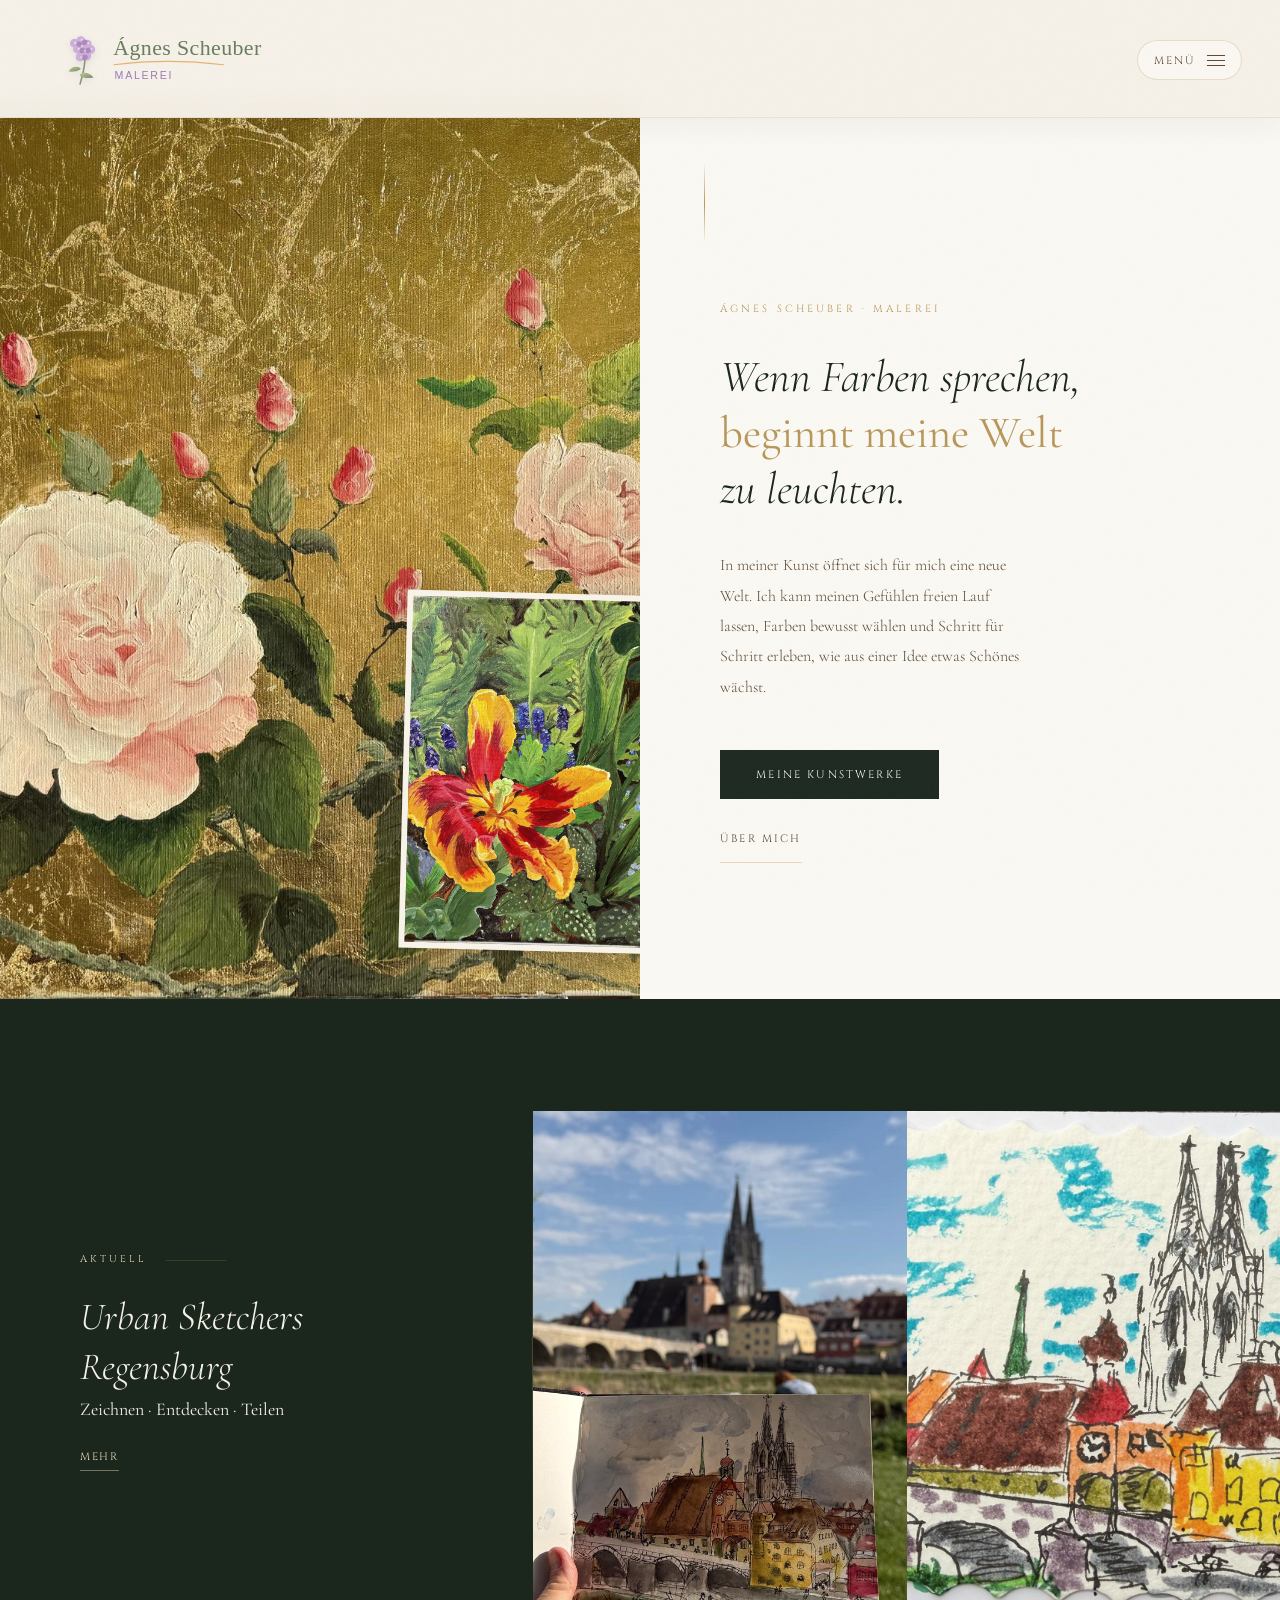
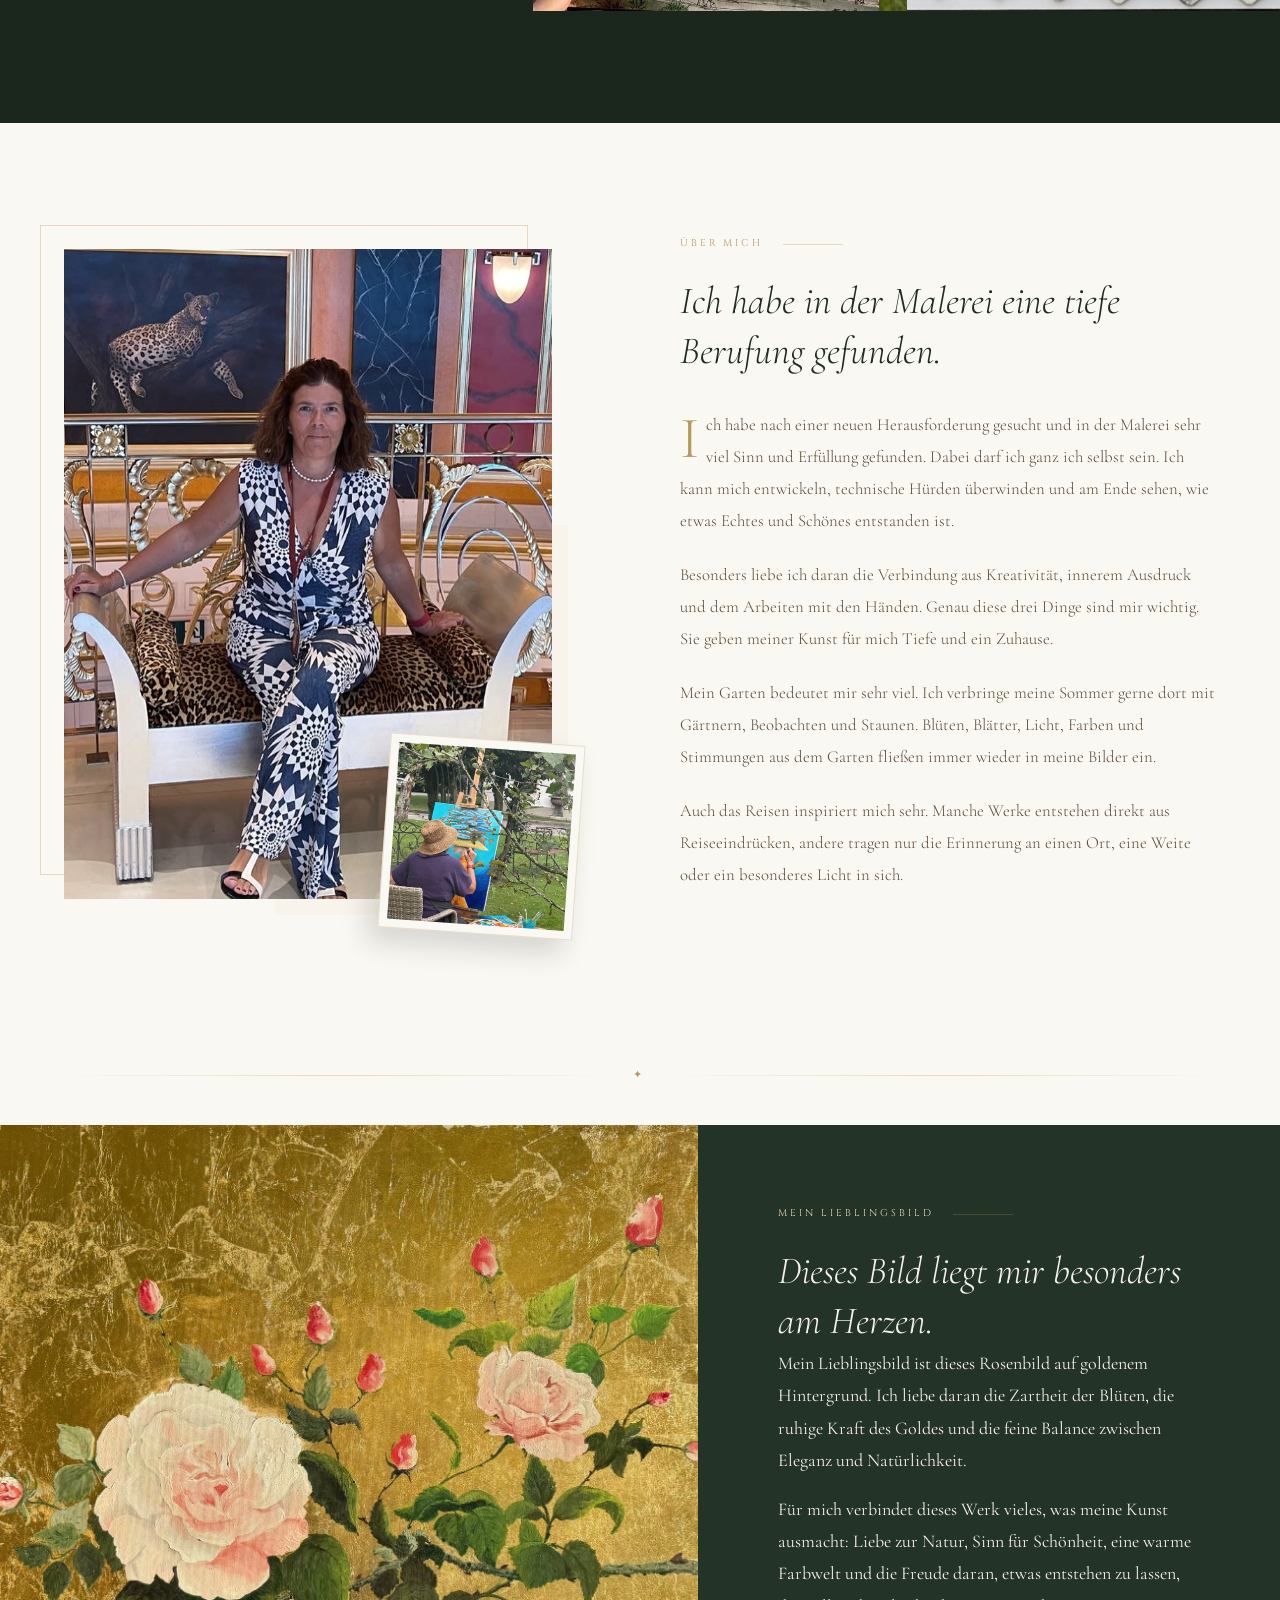
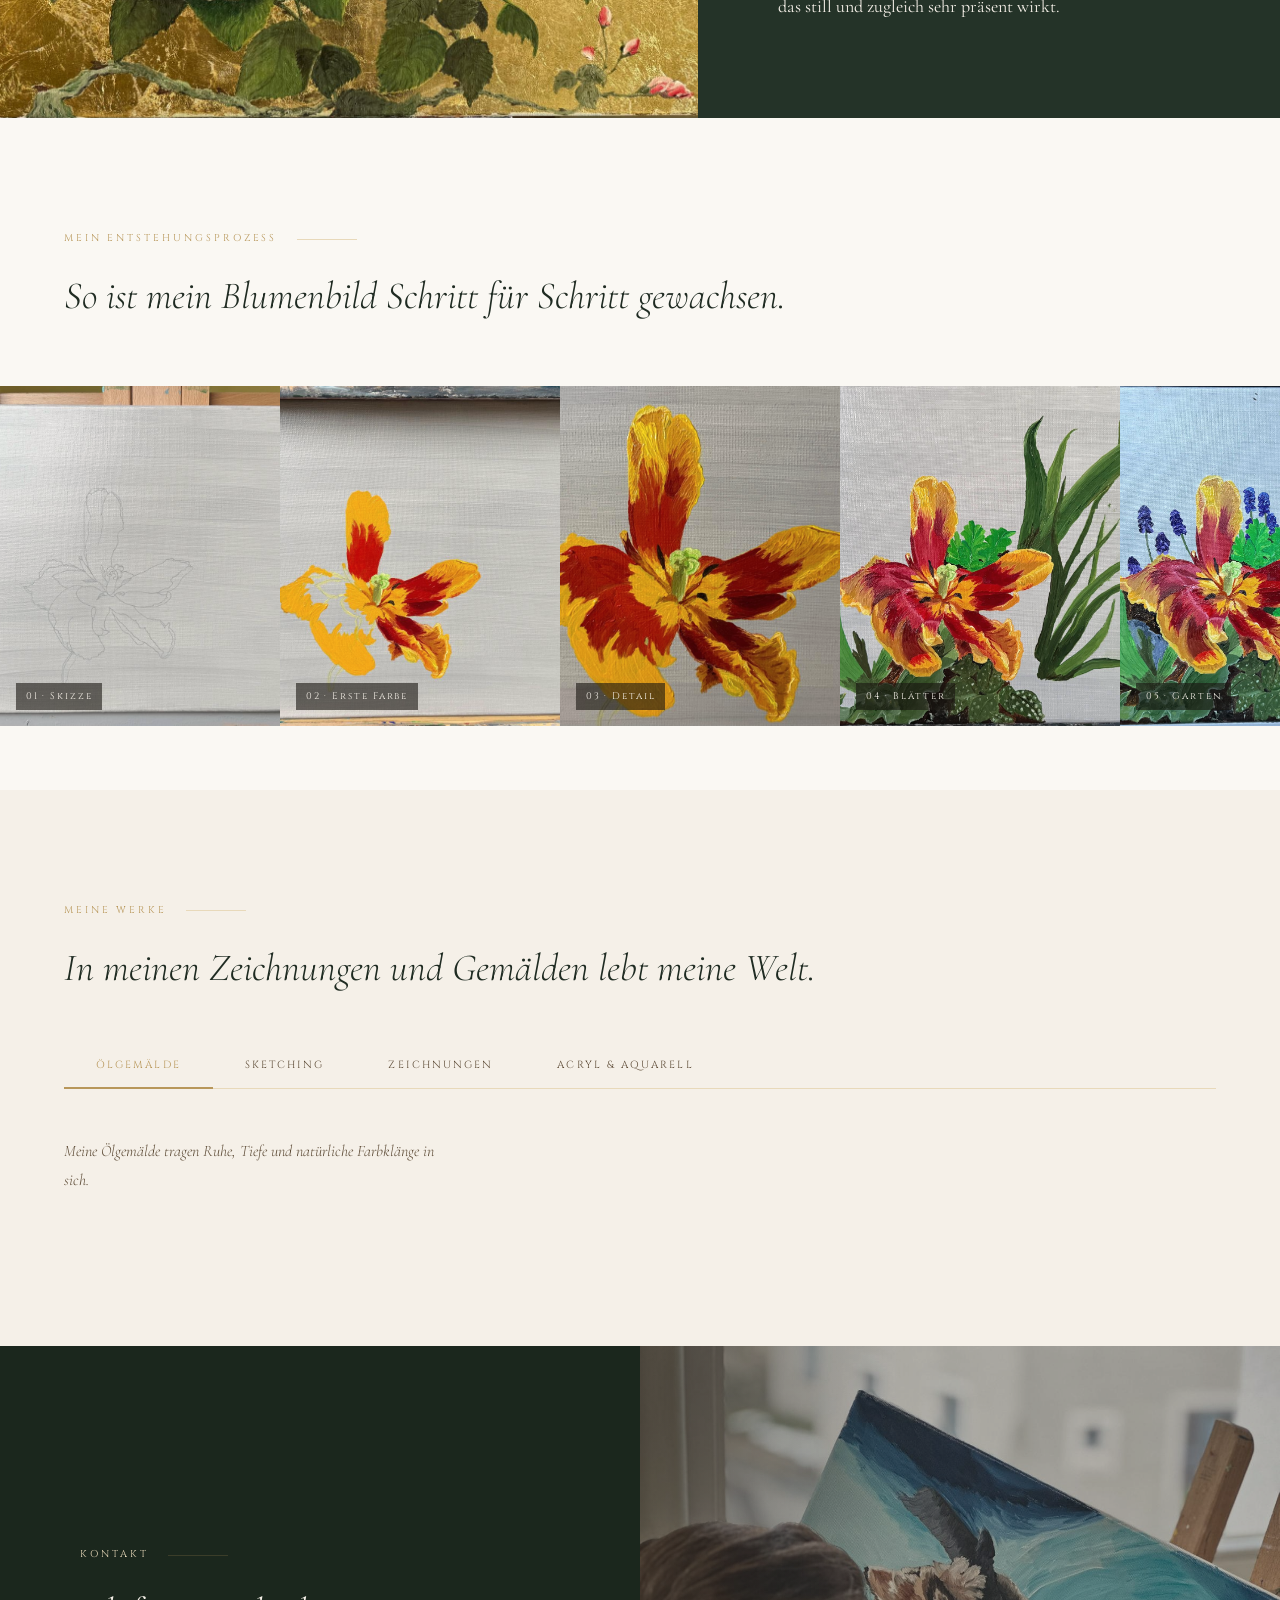
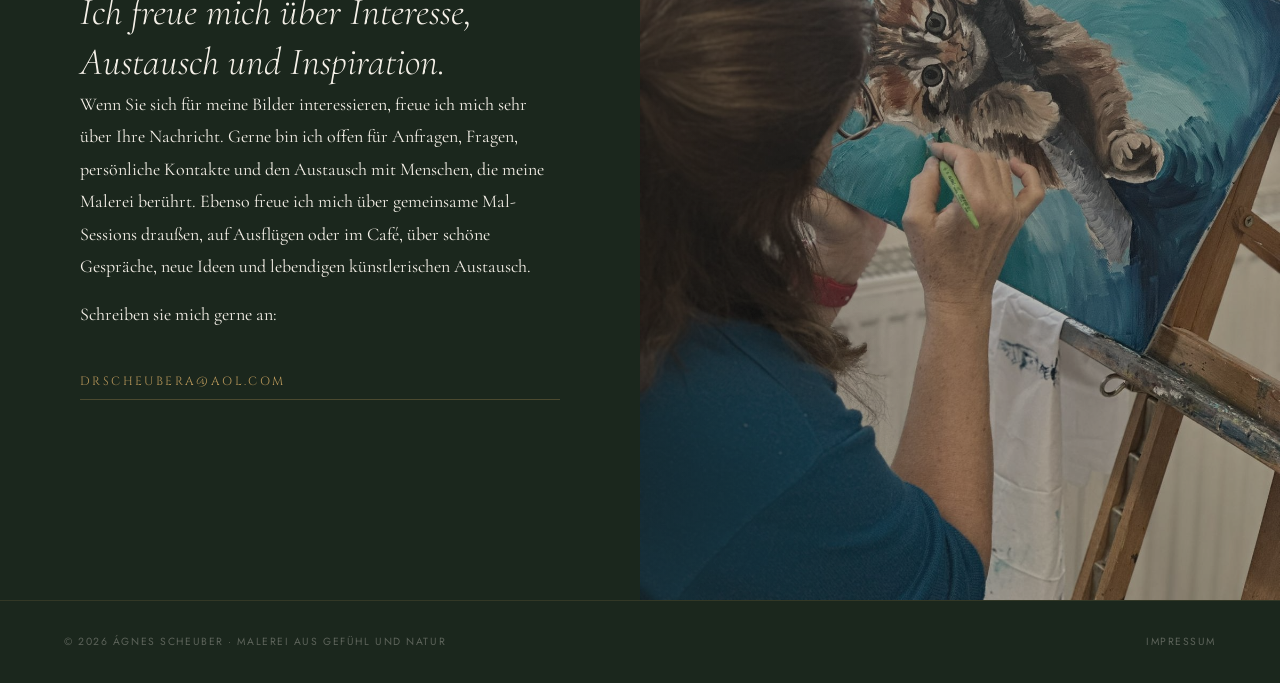
==== claude-layout-test.html @ e6d592bc "Switch top navigation to burger menu" ====
﻿<!DOCTYPE html>
<html lang="de">
<head>
<meta charset="UTF-8">
<meta name="viewport" content="width=device-width, initial-scale=1.0">
<title>Agnes Scheuber | Meine Kunst aus Gefühl und Natur</title>
<link rel="preconnect" href="https://fonts.googleapis.com">
<link href="https://fonts.googleapis.com/css2?family=Cormorant+Garamond:ital,wght@0,300;0,400;0,500;1,300;1,400&family=Cinzel:wght@400;500&family=Jost:wght@200;300;400&display=swap" rel="stylesheet">
<style>
  *, *::before, *::after { box-sizing: border-box; margin: 0; padding: 0; }

  :root {
    --cream: #f5f0e8;
    --warm-white: #faf8f3;
    --gold: #b8975a;
    --gold-light: #d4b07a;
    --gold-pale: #e8d9ba;
    --charcoal: #1f2b22;
    --brown: #5c4a35;
    --rose: #c17a6f;
    --sage: #7a8c6e;
    --ink: #1b271d;
    --deep-green-surface: #243328;
  }

  html { scroll-behavior: smooth; }

  #aktuell, #ueber-mich, #lieblingsbild, #entstehung, #kunstwerke, #kontakt { scroll-margin-top: 132px; }

  body {
    background: var(--cream);
    color: var(--charcoal);
    font-family: 'Cormorant Garamond', serif;
    font-size: 18px;
    line-height: 1.8;
    overflow-x: hidden;
    cursor: default;
  }

  /* ─── NOISE TEXTURE OVERLAY ─── */
  body::before {
    content: '';
    position: fixed;
    inset: 0;
    background-image: url("data:image/svg+xml,%3Csvg viewBox='0 0 256 256' xmlns='http://www.w3.org/2000/svg'%3E%3Cfilter id='n'%3E%3CfeTurbulence type='fractalNoise' baseFrequency='0.9' numOctaves='4' stitchTiles='stitch'/%3E%3C/filter%3E%3Crect width='100%25' height='100%25' filter='url(%23n)' opacity='0.03'/%3E%3C/svg%3E");
    pointer-events: none;
    z-index: 9999;
    opacity: 0.4;
  }

  /* ─── NAV ─── */
  nav {
    position: fixed;
    top: 0; left: 0; right: 0;
    z-index: 100;
    padding: 1.2rem 2.4rem 1rem;
    display: flex;
    justify-content: space-between;
    align-items: center;
    gap: 2rem;
    mix-blend-mode: normal;
    background: rgba(245,240,232,0.98);
    backdrop-filter: blur(10px);
    border-bottom: 1px solid rgba(184,151,90,0.16);
    box-shadow: 0 8px 24px rgba(42,37,32,0.05);
  }

  .nav-logo {
    height: 82px;
    width: auto;
    max-width: min(48vw, 420px);
    flex-shrink: 0;
    filter: sepia(20%) saturate(80%);
  }

  .nav-links {
    display: flex;
    gap: 1.7rem;
    list-style: none;
    flex-wrap: wrap;
    justify-content: flex-end;
    align-items: center;
  }

  .nav-links a {
    font-family: 'Cinzel', serif;
    font-size: 0.78rem;
    letter-spacing: 0.16em;
    text-transform: uppercase;
    color: var(--brown);
    text-decoration: none;
    position: relative;
    transition: color 0.3s;
    white-space: nowrap;
  }

  .nav-links a::after {
    content: '';
    position: absolute;
    bottom: -4px; left: 0;
    width: 0; height: 1px;
    background: var(--gold);
    transition: width 0.4s ease;
  }

  .nav-links a:hover { color: var(--gold); }
  .nav-links a:hover::after { width: 100%; }

  .nav-toggle {
    display: inline-flex;
    align-items: center;
    justify-content: center;
    gap: 0.7rem;
    padding: 0.72rem 1rem;
    border: 1px solid rgba(184,151,90,0.28);
    border-radius: 999px;
    background: rgba(250,248,243,0.94);
    color: var(--brown);
    font-family: 'Cinzel', serif;
    font-size: 0.68rem;
    letter-spacing: 0.16em;
    text-transform: uppercase;
    cursor: pointer;
    transition: all 0.3s ease;
  }

  .nav-toggle:hover {
    color: var(--gold);
    border-color: rgba(184,151,90,0.55);
    transform: translateY(-1px);
  }

  .nav-toggle-lines {
    display: inline-flex;
    flex-direction: column;
    gap: 4px;
  }

  .nav-toggle-lines span {
    display: block;
    width: 18px;
    height: 1px;
    background: currentColor;
    transition: transform 0.3s ease, opacity 0.3s ease;
  }

  nav.menu-open .nav-toggle-lines span:nth-child(1) {
    transform: translateY(5px) rotate(45deg);
  }

  nav.menu-open .nav-toggle-lines span:nth-child(2) {
    opacity: 0;
  }

  nav.menu-open .nav-toggle-lines span:nth-child(3) {
    transform: translateY(-5px) rotate(-45deg);
  }

  .nav-links {
    position: absolute;
    top: calc(100% + 0.8rem);
    right: 2.4rem;
    width: min(360px, calc(100vw - 2.5rem));
    display: flex;
    flex-direction: column;
    gap: 0.2rem;
    list-style: none;
    padding: 1rem;
    border: 1px solid rgba(184,151,90,0.18);
    border-radius: 1.3rem;
    background: rgba(250,248,243,0.98);
    box-shadow: 0 18px 42px rgba(42,37,32,0.12);
    opacity: 0;
    pointer-events: none;
    transform: translateY(-10px);
    transition: opacity 0.28s ease, transform 0.28s ease;
    flex-wrap: nowrap;
    justify-content: flex-start;
    align-items: stretch;
  }

  nav.menu-open .nav-links {
    opacity: 1;
    pointer-events: auto;
    transform: translateY(0);
  }

  .nav-links a {
    display: block;
    padding: 0.85rem 0.95rem;
    border-radius: 0.9rem;
    font-size: 0.76rem;
    letter-spacing: 0.14em;
    white-space: normal;
    line-height: 1.35;
  }

  .nav-links a::after {
    display: none;
  }

  .nav-links a:hover {
    color: var(--gold);
    background: rgba(232,217,186,0.24);
  }

  @media (max-width: 768px) {
    #aktuell, #ueber-mich, #lieblingsbild, #entstehung, #kunstwerke, #kontakt { scroll-margin-top: 140px; }
    nav {
      padding: 0.9rem 1rem 0.95rem;
      gap: 0.85rem;
    }
    .nav-logo {
      height: 62px;
      max-width: min(74vw, 300px);
    }
    .nav-toggle {
      padding: 0.68rem 0.88rem;
      font-size: 0.62rem;
      letter-spacing: 0.14em;
    }
    .nav-links {
      right: 1rem;
      width: min(320px, calc(100vw - 2rem));
    }
    .nav-links a {
      font-size: 0.64rem;
      letter-spacing: 0.12em;
      padding: 0.7rem 0.78rem;
    }
    .hero { margin-top: 7.3rem; }
  }

  @media (max-width: 420px) {
    .hero { margin-top: 7.6rem; }
    .nav-links a {
      font-size: 0.58rem;
      letter-spacing: 0.1em;
    }
  }

  /* ─── HERO ─── */
  .hero {
    min-height: 100vh;
    display: grid;
    grid-template-columns: 1fr 1fr;
    position: relative;
    overflow: hidden;
    margin-top: 6.2rem;
  }

  .hero-images {
    position: relative;
    overflow: hidden;
  }

  .hero-img-main {
    width: 100%;
    height: 100vh;
    object-fit: cover;
    object-position: center;
    display: block;
    filter: saturate(0.9) sepia(8%);
  }

  .hero-img-overlay {
    position: absolute;
    bottom: 3rem; right: -2rem;
    width: 42%;
    aspect-ratio: 3/4;
    object-fit: cover;
    border: 6px solid var(--cream);
    box-shadow: -8px 8px 40px rgba(26,22,18,0.3);
    filter: saturate(0.85) sepia(5%);
    transform: rotate(1.5deg);
    transition: transform 0.6s ease;
  }

  .hero-img-overlay:hover { transform: rotate(0deg) scale(1.02); }

  .hero-content {
    display: flex;
    flex-direction: column;
    justify-content: center;
    padding: 8rem 5rem 4rem 5rem;
    background: var(--warm-white);
    position: relative;
  }

  .hero-content::before {
    content: '';
    position: absolute;
    top: 4rem; left: 4rem;
    width: 1px;
    height: 80px;
    background: linear-gradient(to bottom, transparent, var(--gold), transparent);
  }

  .hero-eyebrow {
    font-family: 'Cinzel', serif;
    font-size: 0.65rem;
    letter-spacing: 0.3em;
    text-transform: uppercase;
    color: var(--gold);
    margin-bottom: 2rem;
  }

  .hero-title {
    font-family: 'Cormorant Garamond', serif;
    font-size: clamp(2.2rem, 3.5vw, 3.8rem);
    font-weight: 300;
    font-style: italic;
    line-height: 1.25;
    color: var(--ink);
    margin-bottom: 2rem;
  }

  .hero-title span {
    display: block;
    color: var(--gold);
    font-style: normal;
    font-weight: 400;
  }

  .hero-text {
    font-size: 1rem;
    line-height: 1.9;
    color: var(--brown);
    max-width: 38ch;
    font-weight: 300;
    margin-bottom: 3rem;
  }

  .hero-ctas {
    display: flex;
    flex-direction: column;
    gap: 1rem;
    align-items: flex-start;
  }

  .btn-primary {
    font-family: 'Cinzel', serif;
    font-size: 0.68rem;
    letter-spacing: 0.2em;
    text-transform: uppercase;
    color: var(--warm-white);
    background: var(--charcoal);
    text-decoration: none;
    padding: 0.85rem 2.2rem;
    border: 1px solid var(--charcoal);
    transition: all 0.35s ease;
  }

  .btn-primary:hover {
    background: var(--gold);
    border-color: var(--gold);
    letter-spacing: 0.28em;
  }

  .btn-secondary {
    font-family: 'Cinzel', serif;
    font-size: 0.68rem;
    letter-spacing: 0.2em;
    text-transform: uppercase;
    color: var(--brown);
    text-decoration: none;
    padding: 0.85rem 0;
    border-bottom: 1px solid var(--gold-pale);
    transition: all 0.35s;
  }

  .btn-secondary:hover {
    color: var(--gold);
    border-color: var(--gold);
  }

  /* ─── ORNAMENT ─── */
  .ornament {
    text-align: center;
    color: var(--gold);
    font-size: 1.1rem;
    letter-spacing: 0.5em;
    opacity: 0.5;
    margin: 0.5rem 0;
  }

  /* ─── SECTION WRAPPER ─── */
  .section {
    padding: 7rem 0;
  }

  .container {
    max-width: 1280px;
    margin: 0 auto;
    padding: 0 4rem;
  }

  .section-label {
    font-family: 'Cinzel', serif;
    font-size: 0.62rem;
    letter-spacing: 0.3em;
    text-transform: uppercase;
    color: var(--gold);
    display: flex;
    align-items: center;
    gap: 1.2rem;
    margin-bottom: 1.5rem;
  }

  .section-label::after {
    content: '';
    flex: 1;
    max-width: 60px;
    height: 1px;
    background: var(--gold-pale);
  }

  .section-title {
  font-family: 'Cormorant Garamond', serif;
  font-size: clamp(1.8rem, 3vw, 3rem);
  font-weight: 300;
  font-style: italic;
  line-height: 1.3;
  color: var(--charcoal);
  max-width: none;
  width: 100%;
}

  /* ─── AKTUELL ─── */
  .aktuell {
    background: var(--ink);
    color: var(--cream);
    overflow: hidden;
  }

  .aktuell-inner {
    display: grid;
    grid-template-columns: 1fr 1.4fr;
    gap: 0;
    min-height: 500px;
  }

  .aktuell-content {
    padding: 5rem;
    display: flex;
    flex-direction: column;
    justify-content: center;
    background: var(--ink);
    position: relative;
  }

  .aktuell-content::after {
    content: '';
    position: absolute;
    top: 3rem; bottom: 3rem; right: 0;
    width: 1px;
    background: linear-gradient(to bottom, transparent, var(--gold), transparent);
    opacity: 0.3;
  }

  .aktuell .section-label { color: var(--gold-pale); }
  .aktuell .section-label::after { background: rgba(184,151,90,0.2); }

  .aktuell .section-title {
  font-family: 'Cormorant Garamond', serif;
  font-size: clamp(1.8rem, 3vw, 3rem);
  font-weight: 300;
  font-style: italic;
  line-height: 1.3;
  color: var(--cream);
  max-width: none;
  width: 100%;
}

  .aktuell-more {
    display: inline-block;
    margin-top: 1.35rem;
    font-family: 'Cinzel', serif;
    font-size: 0.68rem;
    letter-spacing: 0.16em;
    text-transform: uppercase;
    color: var(--gold-pale);
    text-decoration: none;
    border-bottom: 1px solid rgba(232,217,186,0.45);
    padding-bottom: 0.2rem;
    width: fit-content;
    transition: color 0.3s ease, border-color 0.3s ease;
  }

  .aktuell-more:hover {
    color: var(--gold-light);
    border-color: var(--gold-light);
  }

  .aktuell-images {
    display: grid;
    grid-template-columns: 1fr 1fr;
  }

  .aktuell-images img {
    width: 100%;
    height: 100%;
    object-fit: cover;
    display: block;
    filter: sepia(10%) saturate(0.9);
    transition: filter 0.5s, transform 0.5s;
  }

  .aktuell-images img:hover {
    filter: sepia(0%) saturate(1.1);
    transform: scale(1.03);
  }

  .aktuell-images .img-wrap {
    overflow: hidden;
    position: relative;
  }

  /* ─── ÜBER MICH ─── */
  .about {
    background: var(--warm-white);
  }

  .about-grid {
    display: grid;
    grid-template-columns: 1fr 1.1fr;
    gap: 8rem;
    align-items: center;
  }

  .about-portrait {
    position: relative;
  }

  .about-portrait > img {
    width: 100%;
    aspect-ratio: 3/4;
    object-fit: cover;
    object-position: top center;
    display: block;
    filter: sepia(8%) saturate(0.9);
  }

  .about-portrait::before {
    content: '';
    position: absolute;
    top: -1.5rem; left: -1.5rem;
    right: 1.5rem; bottom: 1.5rem;
    border: 1px solid var(--gold-pale);
    z-index: -1;
  }

  .about-portrait::after {
    content: '';
    position: absolute;
    bottom: -1rem; right: -1rem;
    width: 60%;
    height: 60%;
    background: var(--gold-pale);
    opacity: 0.15;
    z-index: -2;
  }

  .about-portrait-detail {
    position: absolute;
    right: -1.7rem;
    bottom: -2.2rem;
    width: 40%;
    max-width: 250px;
    aspect-ratio: 1 / 1;
    padding: 0.5rem;
    background: var(--warm-white);
    border: 1px solid rgba(184,151,90,0.28);
    box-shadow: -10px 14px 28px rgba(26,22,18,0.16);
    transform: rotate(4deg);
    z-index: 2;
  }

  .about-portrait-detail img {
    width: 100%;
    height: 100%;
    object-fit: cover;
    object-position: center center;
    display: block;
    filter: sepia(8%) saturate(0.92);
  }

  .about-text p {
    color: var(--brown);
    font-size: 1.05rem;
    line-height: 1.9;
    font-weight: 300;
    margin-bottom: 1.4rem;
  }

  .about-text p:first-of-type::first-letter {
    font-size: 3.5em;
    float: left;
    line-height: 0.8;
    margin: 0.1em 0.12em 0 0;
    color: var(--gold);
    font-family: 'Cormorant Garamond', serif;
  }

  /* ─── LIEBLINGSBILD ─── */
  .lieblings {
    background: var(--cream);
    overflow: hidden;
  }

  .lieblings-inner {
    display: grid;
    grid-template-columns: 1.2fr 1fr;
    gap: 0;
    align-items: stretch;
  }

  .lieblings-img-wrap {
    position: relative;
    overflow: hidden;
  }

  .lieblings-img-wrap img {
    width: 100%;
    height: 100%;
    object-fit: cover;
    display: block;
    filter: saturate(1.05) sepia(5%);
    transition: transform 0.8s ease;
  }

  .lieblings-img-wrap:hover img { transform: scale(1.04); }

  .lieblings-content {
    padding: 5rem;
    background: var(--deep-green-surface);
    color: var(--cream);
    display: flex;
    flex-direction: column;
    justify-content: center;
  }

  .lieblings-content .section-label { color: var(--gold-pale); }
  .lieblings-content .section-label::after { background: rgba(184,151,90,0.25); }
  .lieblings-content .section-title {
  font-family: 'Cormorant Garamond', serif;
  font-size: clamp(1.8rem, 3vw, 3rem);
  font-weight: 300;
  font-style: italic;
  line-height: 1.3;
  color: var(--cream);
  max-width: none;
  width: 100%;
}


  .lieblings-text p { margin-bottom: 1rem; }

  /* ─── ENTSTEHUNG ─── */
  .entstehung {
    background: var(--warm-white);
    padding: 7rem 0 4rem;
  }

  .entstehung-header { margin-bottom: 4rem; }

  .process-strip {
    display: flex;
    gap: 0;
    overflow-x: auto;
    scrollbar-width: thin;
    scrollbar-color: var(--gold-pale) transparent;
  }

  .process-strip::-webkit-scrollbar { height: 3px; }
  .process-strip::-webkit-scrollbar-thumb { background: var(--gold-pale); }

  .process-item {
    position: relative;
    flex: 0 0 280px;
    overflow: hidden;
  }

  .process-item img {
    width: 100%;
    height: 340px;
    object-fit: cover;
    display: block;
    filter: sepia(5%) saturate(0.9);
    transition: filter 0.5s, transform 0.5s;
  }

  .process-item:hover img {
    filter: sepia(0%) saturate(1.1);
    transform: scale(1.05);
  }

  .process-num {
    position: absolute;
    bottom: 1rem; left: 1rem;
    font-family: 'Cinzel', serif;
    font-size: 0.6rem;
    letter-spacing: 0.2em;
    color: var(--cream);
    background: rgba(26,22,18,0.6);
    padding: 0.3rem 0.6rem;
  }

  /* ─── GALLERY ─── */
  .gallery-section {
    background: var(--cream);
    padding: 7rem 0;
  }

  .gallery-tabs {
    display: flex;
    gap: 0;
    border-bottom: 1px solid var(--gold-pale);
    margin-bottom: 3rem;
  }

  .tab-btn {
    font-family: 'Cinzel', serif;
    font-size: 0.65rem;
    letter-spacing: 0.2em;
    text-transform: uppercase;
    color: var(--brown);
    background: none;
    border: none;
    cursor: pointer;
    padding: 1rem 2rem;
    position: relative;
    transition: color 0.3s;
  }

  .tab-btn::after {
    content: '';
    position: absolute;
    bottom: -1px; left: 0; right: 0;
    height: 2px;
    background: var(--gold);
    transform: scaleX(0);
    transition: transform 0.3s;
  }

  .tab-btn.active, .tab-btn:hover { color: var(--gold); }
  .tab-btn.active::after { transform: scaleX(1); }

  .tab-panel { display: none; }
  .tab-panel.active { display: block; }

  .gallery-subsection-title {
    font-family: 'Cormorant Garamond', serif;
    font-size: 1.1rem;
    font-style: italic;
    font-weight: 300;
    color: var(--brown);
    margin: 2.5rem 0 1.5rem;
    padding-left: 1.5rem;
    border-left: 2px solid var(--gold-pale);
  }

  .masonry {
    columns: 4;
    column-gap: 0.8rem;
  }

  .masonry-item {
    break-inside: avoid;
    margin-bottom: 0.8rem;
    overflow: hidden;
    position: relative;
    cursor: zoom-in;
  }

  .masonry-item img {
    width: 100%;
    display: block;
    filter: sepia(5%) saturate(0.88);
    transition: filter 0.5s ease, transform 0.5s ease;
  }

  .masonry-item:hover img {
    filter: sepia(0%) saturate(1.1);
    transform: scale(1.04);
  }

  .masonry-3 { columns: 3; }
  .masonry-2 { columns: 2; }

  /* ─── LIGHTBOX ─── */
  .lightbox {
    display: none;
    position: fixed;
    inset: 0;
    background: rgba(26,22,18,0.95);
    z-index: 1000;
    align-items: center;
    justify-content: center;
    backdrop-filter: blur(8px);
  }

  .lightbox.open {
    display: flex;
  }

  .lightbox img {
    max-width: 90vw;
    max-height: 90vh;
    object-fit: contain;
    box-shadow: 0 0 80px rgba(0,0,0,0.8);
  }

  .lightbox-close {
    position: absolute;
    top: 2rem; right: 2.5rem;
    color: var(--cream);
    font-family: 'Jost', sans-serif;
    font-size: 0.7rem;
    letter-spacing: 0.3em;
    text-transform: uppercase;
    cursor: pointer;
    opacity: 0.6;
    transition: opacity 0.3s;
    border: none;
    background: none;
  }

  .lightbox-close:hover { opacity: 1; }

  /* ─── KONTAKT ─── */
  .kontakt {
    background: var(--ink);
    overflow: hidden;
    position: relative;
  }

  .kontakt::before {
    content: '';
    position: absolute;
    top: -80px; right: -80px;
    width: 400px; height: 400px;
    background: radial-gradient(circle, rgba(184,151,90,0.08) 0%, transparent 70%);
    pointer-events: none;
  }

  .kontakt-inner {
    display: grid;
    grid-template-columns: 1fr 1fr;
    gap: 0;
    align-items: stretch;
  }

  .kontakt-content {
    padding: 7rem 5rem;
    color: var(--cream);
    display: flex;
    flex-direction: column;
    justify-content: center;
  }

  .kontakt .section-label { color: var(--gold-pale); }
  .kontakt .section-label::after { background: rgba(184,151,90,0.2); }
  .kontakt .section-title {
  font-family: 'Cormorant Garamond', serif;
  font-size: clamp(1.8rem, 3vw, 3rem);
  font-weight: 300;
  font-style: italic;
  line-height: 1.3;
  color: var(--cream);
  max-width: none;
  width: 100%;
}


  .kontakt-email {
    display: inline-block;
    margin-top: 2.5rem;
    font-family: 'Cinzel', serif;
    font-size: 0.75rem;
    letter-spacing: 0.2em;
    text-transform: uppercase;
    color: var(--gold);
    text-decoration: none;
    border-bottom: 1px solid rgba(184,151,90,0.3);
    padding-bottom: 0.4rem;
    transition: border-color 0.3s, color 0.3s;
  }

  .kontakt-email:hover {
    color: var(--gold-light);
    border-color: var(--gold);
  }

  .kontakt-img-wrap {
    position: relative;
    overflow: hidden;
  }

  .kontakt-img-wrap img {
    width: 100%;
    height: 100%;
    object-fit: cover;
    display: block;
    filter: sepia(15%) saturate(0.8) brightness(0.7);
    transition: filter 0.5s;
  }

  .kontakt-img-wrap:hover img {
    filter: sepia(5%) saturate(1) brightness(0.85);
  }

  .kontakt-img-wrap::after {
    content: '';
    position: absolute;
    inset: 0;
    background: linear-gradient(to right, rgba(26,22,18,0.4), transparent 40%);
    pointer-events: none;
  }

  /* ─── FOOTER ─── */
  footer {
    background: var(--ink);
    border-top: 1px solid rgba(184,151,90,0.15);
    padding: 2rem 4rem;
    display: flex;
    justify-content: space-between;
    align-items: center;
  }

  footer p {
    font-family: 'Jost', sans-serif;
    font-size: 0.65rem;
    letter-spacing: 0.15em;
    color: rgba(245,240,232,0.3);
    text-transform: uppercase;
  }

  footer a {
    font-family: 'Jost', sans-serif;
    font-size: 0.65rem;
    letter-spacing: 0.15em;
    color: rgba(245,240,232,0.3);
    text-decoration: none;
    text-transform: uppercase;
    transition: color 0.3s;
  }

  footer a:hover { color: var(--gold); }

  /* ─── DIVIDER ─── */
  .gold-divider {
    display: flex;
    align-items: center;
    gap: 1.5rem;
    padding: 2.5rem 4rem;
    background: var(--warm-white);
  }

  .gold-divider::before, .gold-divider::after {
    content: '';
    flex: 1;
    height: 1px;
    background: linear-gradient(to right, transparent, var(--gold-pale), transparent);
  }

  .gold-divider span {
    color: var(--gold);
    font-size: 0.7rem;
    letter-spacing: 0.5em;
  }

  /* ─── SCROLL ANIMATIONS ─── */
  .fade-up {
    opacity: 0;
    transform: translateY(30px);
    transition: opacity 0.8s ease, transform 0.8s ease;
  }

  .fade-up.visible {
    opacity: 1;
    transform: translateY(0);
  }

  .fade-up:nth-child(2) { transition-delay: 0.15s; }
  .fade-up:nth-child(3) { transition-delay: 0.3s; }
  .fade-up:nth-child(4) { transition-delay: 0.45s; }

  /* ─── RESPONSIVE ─── */
  @media (max-width: 1024px) {
    nav { padding: 0.95rem 1.2rem 0.85rem; }
    .nav-logo { height: 68px; max-width: 270px; }
    .nav-links { gap: 0.9rem 1.1rem; }
    .nav-links a { font-size: 0.72rem; letter-spacing: 0.14em; }
    .hero { grid-template-columns: 1fr; margin-top: 5.4rem; }
    .hero-images { height: 60vh; }
    .hero-img-main { height: 100%; }
    .hero-img-overlay { display: none; }
    .hero-content { padding: 4rem 2rem; }
    .about-grid { grid-template-columns: 1fr; gap: 3rem; }
    .about-portrait-detail { right: 0.8rem; bottom: -1rem; width: 38%; max-width: 210px; }
    .lieblings-inner { grid-template-columns: 1fr; }
    .lieblings-img-wrap { height: 50vh; }
    .kontakt-inner { grid-template-columns: 1fr; }
    .kontakt-img-wrap { height: 40vh; }
    .aktuell-inner { grid-template-columns: 1fr; }
    .masonry { columns: 2; }
    .container { padding: 0 2rem; }
  }

  @media (max-width: 768px) {
    #aktuell, #ueber-mich, #lieblingsbild, #entstehung, #kunstwerke, #kontakt { scroll-margin-top: 170px; }
    nav {
      padding: 0.9rem 1rem 0.95rem;
      flex-direction: column;
      align-items: center;
      gap: 0.75rem;
    }
    .nav-logo {
      height: 62px;
      max-width: min(78vw, 320px);
    }
    .nav-links {
      width: 100%;
      display: grid;
      grid-template-columns: repeat(2, minmax(0, 1fr));
      gap: 0.45rem 0.7rem;
      justify-content: stretch;
    }
    .nav-links li { min-width: 0; }
    .nav-links a {
      display: block;
      text-align: center;
      font-size: 0.64rem;
      letter-spacing: 0.12em;
      padding: 0.45rem 0.4rem;
      white-space: normal;
      line-height: 1.35;
    }
    .hero { margin-top: 8.8rem; }
    .hero-content { padding: 3.2rem 1.35rem; }
    .hero-images { height: 46vh; }
    .container { padding: 0 1.35rem; }
    .gallery-tabs {
      display: grid;
      grid-template-columns: repeat(2, minmax(0, 1fr));
      gap: 0.6rem;
      border-bottom: none;
      margin-bottom: 2rem;
    }
    .tab-btn {
      padding: 0.8rem 0.7rem;
      font-size: 0.56rem;
      letter-spacing: 0.12em;
      line-height: 1.35;
      white-space: normal;
      text-align: center;
      border: 1px solid rgba(184,151,90,0.25);
      border-radius: 999px;
      background: rgba(250,248,243,0.9);
    }
    .tab-btn::after { display: none; }
    .tab-btn.active, .tab-btn:hover {
      color: var(--gold);
      border-color: var(--gold);
      background: rgba(232,217,186,0.26);
    }
    .masonry { columns: 1; }
  }

  @media (max-width: 420px) {
    .hero { margin-top: 9.4rem; }
    .nav-links a {
      font-size: 0.58rem;
      letter-spacing: 0.1em;
    }
    .tab-btn {
      font-size: 0.52rem;
      padding: 0.78rem 0.55rem;
    }
  }
</style>
</head>
<body>

<!-- NAV -->
<nav id="top-nav">
  <img src="agnes-scheuber-logo.svg" alt="Ágnes Scheuber Malerei Logo" class="nav-logo">
  <button class="nav-toggle" id="nav-toggle" type="button" aria-expanded="false" aria-controls="nav-links" aria-label="Menü öffnen">
    <span>Menü</span>
    <span class="nav-toggle-lines" aria-hidden="true"><span></span><span></span><span></span></span>
  </button>
  <ul class="nav-links" id="nav-links">
    <li><a href="#aktuell">Aktuell</a></li>
    <li><a href="#ueber-mich">Über mich</a></li>
    <li><a href="#lieblingsbild">Lieblingsbild</a></li>
    <li><a href="#entstehung">Entstehung</a></li>
    <li><a href="#kunstwerke">Kunstwerke</a></li>
    <li><a href="#kontakt">Kontakt</a></li>
  </ul>
</nav>

<!-- HERO -->
<section class="hero">
  <div class="hero-images">
    <img class="hero-img-main" src="Bilder Mam/WhatsApp Image 2026-04-08 at 09.46.51 (31).jpeg" alt="Rosen auf goldenem Hintergrund">
    <img class="hero-img-overlay" src="Bilder Mam/WhatsApp Image 2026-04-08 at 09.46.50 (21).jpeg" alt="Blumenbild">
  </div>
  <div class="hero-content">
    <p class="hero-eyebrow">Ágnes Scheuber · Malerei</p>
    <h1 class="hero-title">
      Wenn Farben sprechen,<br>
      <span>beginnt meine Welt</span>
      zu leuchten.
    </h1>
    <p class="hero-text">In meiner Kunst öffnet sich für mich eine neue Welt. Ich kann meinen Gefühlen freien Lauf lassen, Farben bewusst wählen und Schritt für Schritt erleben, wie aus einer Idee etwas Schönes wächst.</p>
    <div class="hero-ctas">
      <a href="#kunstwerke" class="btn-primary">Meine Kunstwerke</a>
      <a href="#ueber-mich" class="btn-secondary">Über mich</a>
    </div>
  </div>
</section>

<!-- AKTUELL -->
<section class="section aktuell" id="aktuell">
  <div class="aktuell-inner">
    <div class="aktuell-content">
      <span class="section-label">Aktuell</span>
      <h2 class="section-title">Urban Sketchers<br>Regensburg</h2>
      <p class="aktuell-subtitle">Zeichnen · Entdecken · Teilen</p>
      <a href="#kunstwerke" class="aktuell-more" data-open-tab="reisen">Mehr</a>
    </div>
    <div class="aktuell-images">
      <div class="img-wrap">
        <img src="Bilder Mam/WhatsApp Image 2026-04-17 at 21.10.57.jpeg" alt="Urban Sketchers Regensburg mit Skizzenbuch">
      </div>
      <div class="img-wrap">
        <img src="Bilder Mam/WhatsApp Image 2026-04-17 at 21.24.54.jpeg" alt="Zeichnung der Stadtansicht Regensburg">
      </div>
    </div>
  </div>
</section>

<!-- ÜBER MICH -->
<section class="section about" id="ueber-mich">
  <div class="container">
    <div class="about-grid">
      <div class="about-portrait fade-up">
        <img src="Bilder Mam/316806623_10225576362968514_1020061160165627025_n.jpg" alt="Ágnes Scheuber Portrait">
        <div class="about-portrait-detail">
          <img src="Bilder Mam/WhatsApp Image 2026-04-08 at 09.46.51 (27).jpeg" alt="Agnes Scheuber beim Malen im Garten">
        </div>
      </div>
      <div class="about-text">
        <span class="section-label fade-up">Über mich</span>
        <h2 class="section-title fade-up">Ich habe in der Malerei eine tiefe Berufung gefunden.</h2>
        <div class="fade-up" style="margin-top:2rem;">
          <p>Ich habe nach einer neuen Herausforderung gesucht und in der Malerei sehr viel Sinn und Erfüllung gefunden. Dabei darf ich ganz ich selbst sein. Ich kann mich entwickeln, technische Hürden überwinden und am Ende sehen, wie etwas Echtes und Schönes entstanden ist.</p>
          <p>Besonders liebe ich daran die Verbindung aus Kreativität, innerem Ausdruck und dem Arbeiten mit den Händen. Genau diese drei Dinge sind mir wichtig. Sie geben meiner Kunst für mich Tiefe und ein Zuhause.</p>
          <p>Mein Garten bedeutet mir sehr viel. Ich verbringe meine Sommer gerne dort mit Gärtnern, Beobachten und Staunen. Blüten, Blätter, Licht, Farben und Stimmungen aus dem Garten fließen immer wieder in meine Bilder ein.</p>
          <p>Auch das Reisen inspiriert mich sehr. Manche Werke entstehen direkt aus Reiseeindrücken, andere tragen nur die Erinnerung an einen Ort, eine Weite oder ein besonderes Licht in sich.</p>
        </div>
      </div>
    </div>
  </div>
</section>

<!-- GOLD DIVIDER -->
<div class="gold-divider"><span>✦</span></div>

<!-- LIEBLINGSBILD -->
<section class="section lieblings" id="lieblingsbild" style="padding:0;">
  <div class="lieblings-inner">
    <div class="lieblings-img-wrap">
      <img src="Bilder Mam/WhatsApp Image 2026-04-08 at 09.46.51 (31).jpeg" alt="Rosen vor goldenem Hintergrund — Lieblingsbild">
    </div>
    <div class="lieblings-content">
      <span class="section-label">Mein Lieblingsbild</span>
      <h2 class="section-title">Dieses Bild liegt mir besonders am Herzen.</h2>
      <div class="lieblings-text">
        <p>Mein Lieblingsbild ist dieses Rosenbild auf goldenem Hintergrund. Ich liebe daran die Zartheit der Blüten, die ruhige Kraft des Goldes und die feine Balance zwischen Eleganz und Natürlichkeit.</p>
        <p>Für mich verbindet dieses Werk vieles, was meine Kunst ausmacht: Liebe zur Natur, Sinn für Schönheit, eine warme Farbwelt und die Freude daran, etwas entstehen zu lassen, das still und zugleich sehr präsent wirkt.</p>
      </div>
    </div>
  </div>
</section>

<!-- ENTSTEHUNGSPROZESS -->
<section class="entstehung" id="entstehung">
  <div class="container entstehung-header">
    <span class="section-label fade-up">Mein Entstehungsprozess</span>
    <h2 class="section-title fade-up">So ist mein Blumenbild Schritt für Schritt gewachsen.</h2>
  </div>
  <div class="process-strip">
    <div class="process-item fade-up">
      <img src="Bilder Mam/WhatsApp Image 2026-04-08 at 09.46.50 (15).jpeg" alt="Skizze">
      <span class="process-num">01 · Skizze</span>
    </div>
    <div class="process-item fade-up">
      <img src="Bilder Mam/WhatsApp Image 2026-04-08 at 09.46.50 (16).jpeg" alt="Erste Farbe">
      <span class="process-num">02 · Erste Farbe</span>
    </div>
    <div class="process-item fade-up">
      <img src="Bilder Mam/WhatsApp Image 2026-04-08 at 09.46.50 (17).jpeg" alt="Detail">
      <span class="process-num">03 · Detail</span>
    </div>
    <div class="process-item fade-up">
      <img src="Bilder Mam/WhatsApp Image 2026-04-08 at 09.46.50 (18).jpeg" alt="Blätter">
      <span class="process-num">04 · Blätter</span>
    </div>
    <div class="process-item fade-up">
      <img src="Bilder Mam/WhatsApp Image 2026-04-08 at 09.46.50 (19).jpeg" alt="Garten">
      <span class="process-num">05 · Garten</span>
    </div>
    <div class="process-item fade-up">
      <img src="Bilder Mam/WhatsApp Image 2026-04-08 at 09.46.50 (20).jpeg" alt="Fast fertig">
      <span class="process-num">06 · Fast fertig</span>
    </div>
    <div class="process-item fade-up">
      <img src="Bilder Mam/WhatsApp Image 2026-04-08 at 09.46.50 (21).jpeg" alt="Fertig">
      <span class="process-num">07 · Vollendet</span>
    </div>
  </div>
</section>

<!-- GALLERY -->
<section class="gallery-section" id="kunstwerke">
  <div class="container">
    <span class="section-label fade-up">Meine Werke</span>
    <h2 class="section-title fade-up" style="margin-bottom:3rem;">In meinen Zeichnungen und Gemälden lebt meine Welt.</h2>
    <div class="gallery-tabs">
      <button class="tab-btn active" data-tab="natur">Ölgemälde</button>
      <button class="tab-btn" data-tab="reisen">Sketching</button>
      <button class="tab-btn" data-tab="zeichnungen">Zeichnungen</button>
      <button class="tab-btn" data-tab="traum">Acryl &amp; Aquarell</button>
    </div>
    <!-- ZEICHNUNGEN -->
    <div class="tab-panel" id="tab-zeichnungen">
      <p style="font-style:italic;color:var(--brown);font-size:1rem;max-width:none;width:100%;margin-bottom:2.5rem;font-weight:300;">In meinen Zeichnungen beobachte ich Formen, Natur, Menschen und Stimmungen.</p>
      <div class="gallery-subsection-title">Skizzen und Studien in Schwarz-Weiß</div>
      <div class="masonry"></div>
    </div>

    <!-- NATUR & GARTEN -->
    <div class="tab-panel active" id="tab-natur">
      <p style="font-style:italic;color:var(--brown);font-size:1rem;max-width:55ch;margin-bottom:2.5rem;font-weight:300;">Meine Ölgemälde tragen Ruhe, Tiefe und natürliche Farbklänge in sich.</p>
      <div class="masonry masonry-3"></div>
    </div>

    <!-- REISEN & ORTE -->
    <div class="tab-panel" id="tab-reisen">
      <p style="font-style:italic;color:var(--brown);font-size:1rem;max-width:55ch;margin-bottom:2.5rem;font-weight:300;">Im Sketching halte ich Eindrücke, Bewegungen und besondere Momente spontan fest.</p>
      <div class="masonry masonry-3"></div>
    </div>

    <!-- TRAUMWELTEN -->
    <div class="tab-panel" id="tab-traum">
      <p style="font-style:italic;color:var(--brown);font-size:1rem;max-width:55ch;margin-bottom:2.5rem;font-weight:300;">In Acryl und Aquarell darf Farbe frei fließen und neue Stimmungen entstehen lassen.</p>
      <div class="masonry masonry-3"></div>
    </div>
  </div>
</section>

<!-- KONTAKT -->
<section class="kontakt" id="kontakt">
  <div class="kontakt-inner">
    <div class="kontakt-content">
      <span class="section-label">Kontakt</span>
      <h2 class="section-title">Ich freue mich über Interesse, Austausch und Inspiration.</h2>
      <p class="kontakt-text">Wenn Sie sich für meine Bilder interessieren, freue ich mich sehr über Ihre Nachricht. Gerne bin ich offen für Anfragen, Fragen, persönliche Kontakte und den Austausch mit Menschen, die meine Malerei berührt. Ebenso freue ich mich über gemeinsame Mal-Sessions draußen, auf Ausflügen oder im Café, über schöne Gespräche, neue Ideen und lebendigen künstlerischen Austausch.</p>
      <p class="kontakt-text" style="margin-top:1rem;">Schreiben sie mich gerne an:</p>
      <a href="mailto:drscheubera@aol.com" class="kontakt-email">drscheubera@aol.com</a>
    </div>
    <div class="kontakt-img-wrap">
      <img src="Bilder Mam/WhatsApp Image 2026-04-08 at 09.48.28.jpeg" alt="Agnes Scheuber beim Malen">
    </div>
  </div>
</section>

<!-- FOOTER -->
<footer>
  <p>© 2026 Ágnes Scheuber · Malerei aus Gefühl und Natur</p>
  <a href="impressum.html">Impressum</a>
</footer>

<!-- LIGHTBOX -->
<div class="lightbox" id="lightbox">
  <button class="lightbox-close" id="lightbox-close">Schließen ✕</button>
  <img src="" alt="" id="lightbox-img">
</div>

<script>
  // Tabs
  function activateTab(tabName) {
    const targetButton = document.querySelector('.tab-btn[data-tab="' + tabName + '"]');
    const targetPanel = document.getElementById('tab-' + tabName);
    if (!targetButton || !targetPanel) return;
    document.querySelectorAll('.tab-btn').forEach(b => b.classList.remove('active'));
    document.querySelectorAll('.tab-panel').forEach(p => p.classList.remove('active'));
    targetButton.classList.add('active');
    targetPanel.classList.add('active');
  }

  document.querySelectorAll('.tab-btn').forEach(btn => {
    btn.addEventListener('click', () => activateTab(btn.dataset.tab));
  });

  document.querySelectorAll('[data-open-tab]').forEach(link => {
    link.addEventListener('click', () => {
      activateTab(link.dataset.openTab);
    });
  });

  // Lightbox
  const lb = document.getElementById('lightbox');
  const lbImg = document.getElementById('lightbox-img');

  document.querySelectorAll('.masonry-item img, .lieblings-img-wrap img').forEach(img => {
    img.style.cursor = 'zoom-in';
    img.addEventListener('click', () => {
      lbImg.src = img.src;
      lbImg.alt = img.alt;
      lb.classList.add('open');
    });
  });

  document.getElementById('lightbox-close').addEventListener('click', () => lb.classList.remove('open'));
  lb.addEventListener('click', e => { if(e.target === lb) lb.classList.remove('open'); });
  document.addEventListener('keydown', e => { if(e.key === 'Escape') lb.classList.remove('open'); });

  // Scroll animations
  const observer = new IntersectionObserver(entries => {
    entries.forEach(e => { if(e.isIntersecting) e.target.classList.add('visible'); });
  }, { threshold: 0.1 });

  document.querySelectorAll('.fade-up').forEach(el => observer.observe(el));

  // Burger navigation
  const nav = document.getElementById('top-nav');
  const navToggle = document.getElementById('nav-toggle');
  const navLinks = document.getElementById('nav-links');

  function closeNavMenu() {
    nav.classList.remove('menu-open');
    navToggle.setAttribute('aria-expanded', 'false');
    navToggle.setAttribute('aria-label', 'Menü öffnen');
  }

  function openNavMenu() {
    nav.classList.add('menu-open');
    navToggle.setAttribute('aria-expanded', 'true');
    navToggle.setAttribute('aria-label', 'Menü schließen');
  }

  navToggle.addEventListener('click', () => {
    if (nav.classList.contains('menu-open')) {
      closeNavMenu();
    } else {
      openNavMenu();
    }
  });

  navLinks.querySelectorAll('a').forEach(link => {
    link.addEventListener('click', () => {
      closeNavMenu();
    });
  });

  document.addEventListener('click', e => {
    if (!nav.contains(e.target)) {
      closeNavMenu();
    }
  });

  document.addEventListener('keydown', e => {
    if (e.key === 'Escape') {
      closeNavMenu();
    }
  });

  window.addEventListener('scroll', () => {
    if (window.scrollY > 24) {
      closeNavMenu();
    }
  });
</script>
</body>
</html>
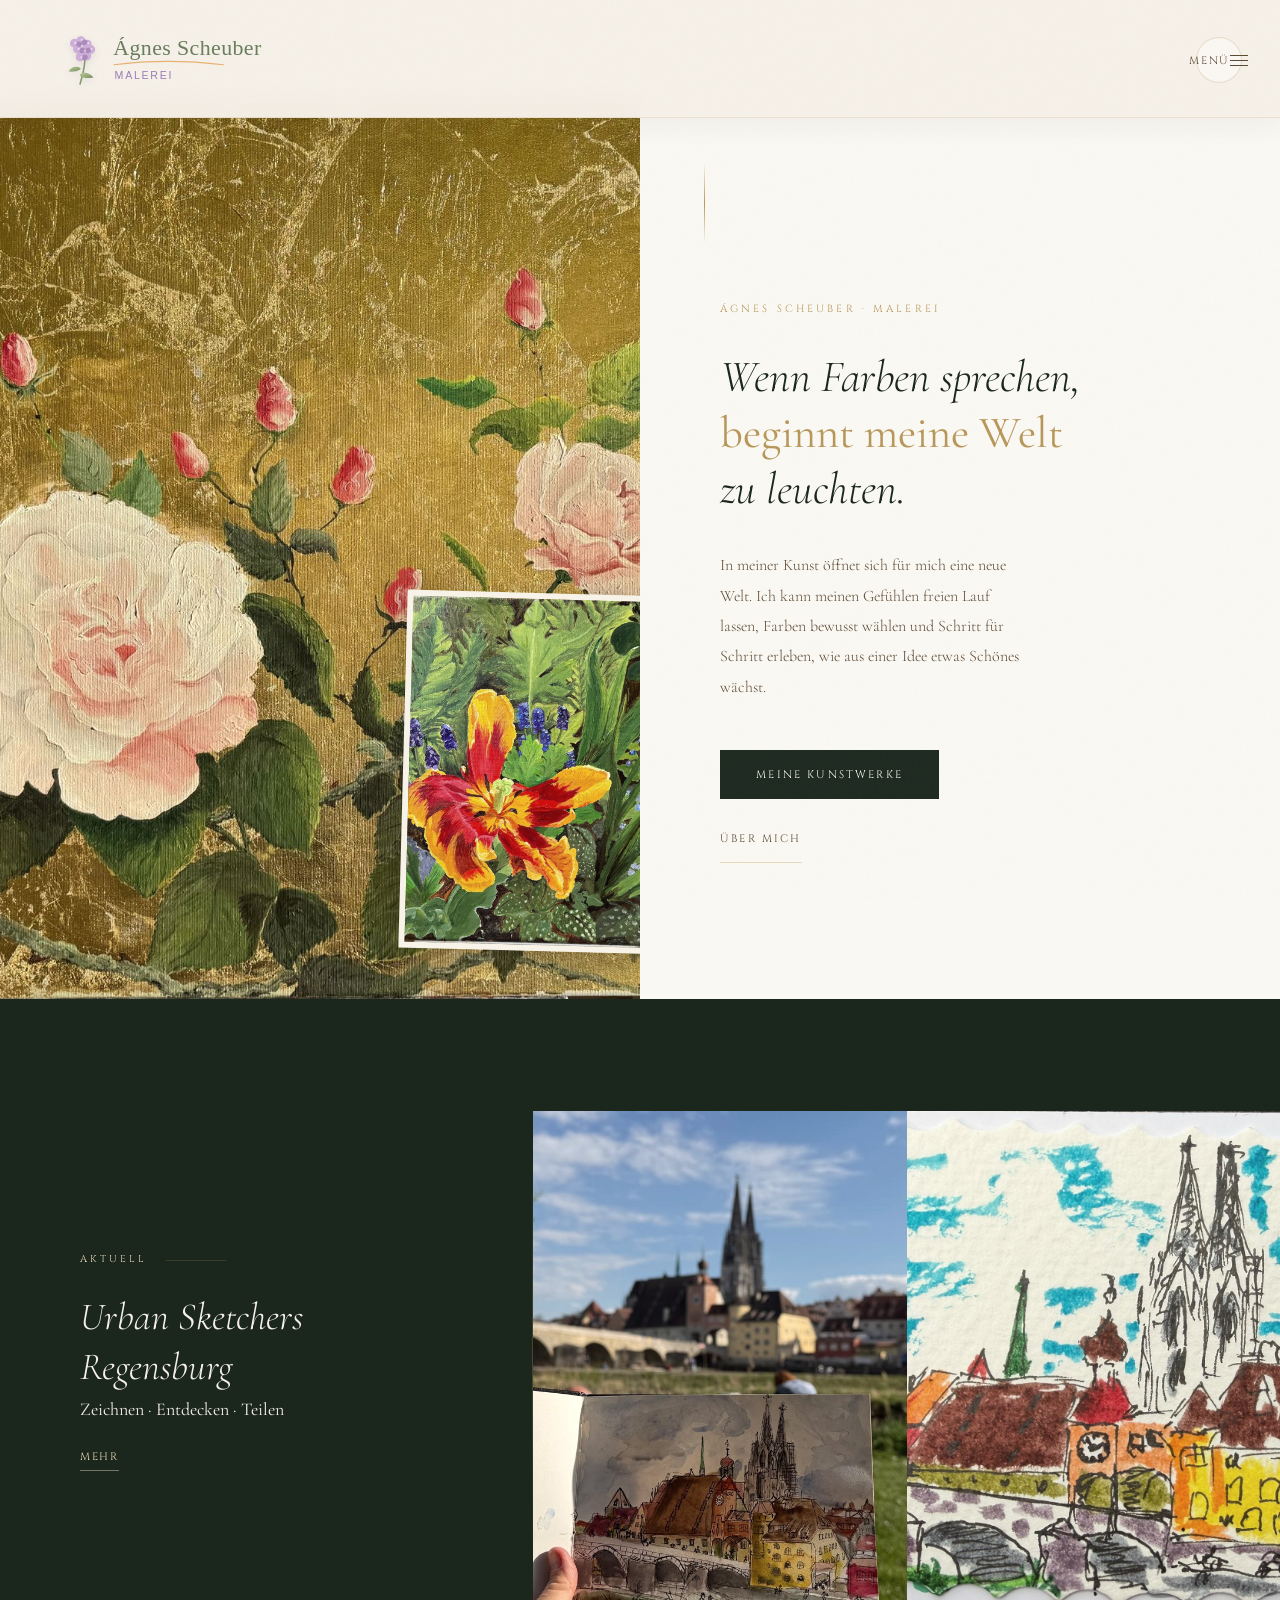
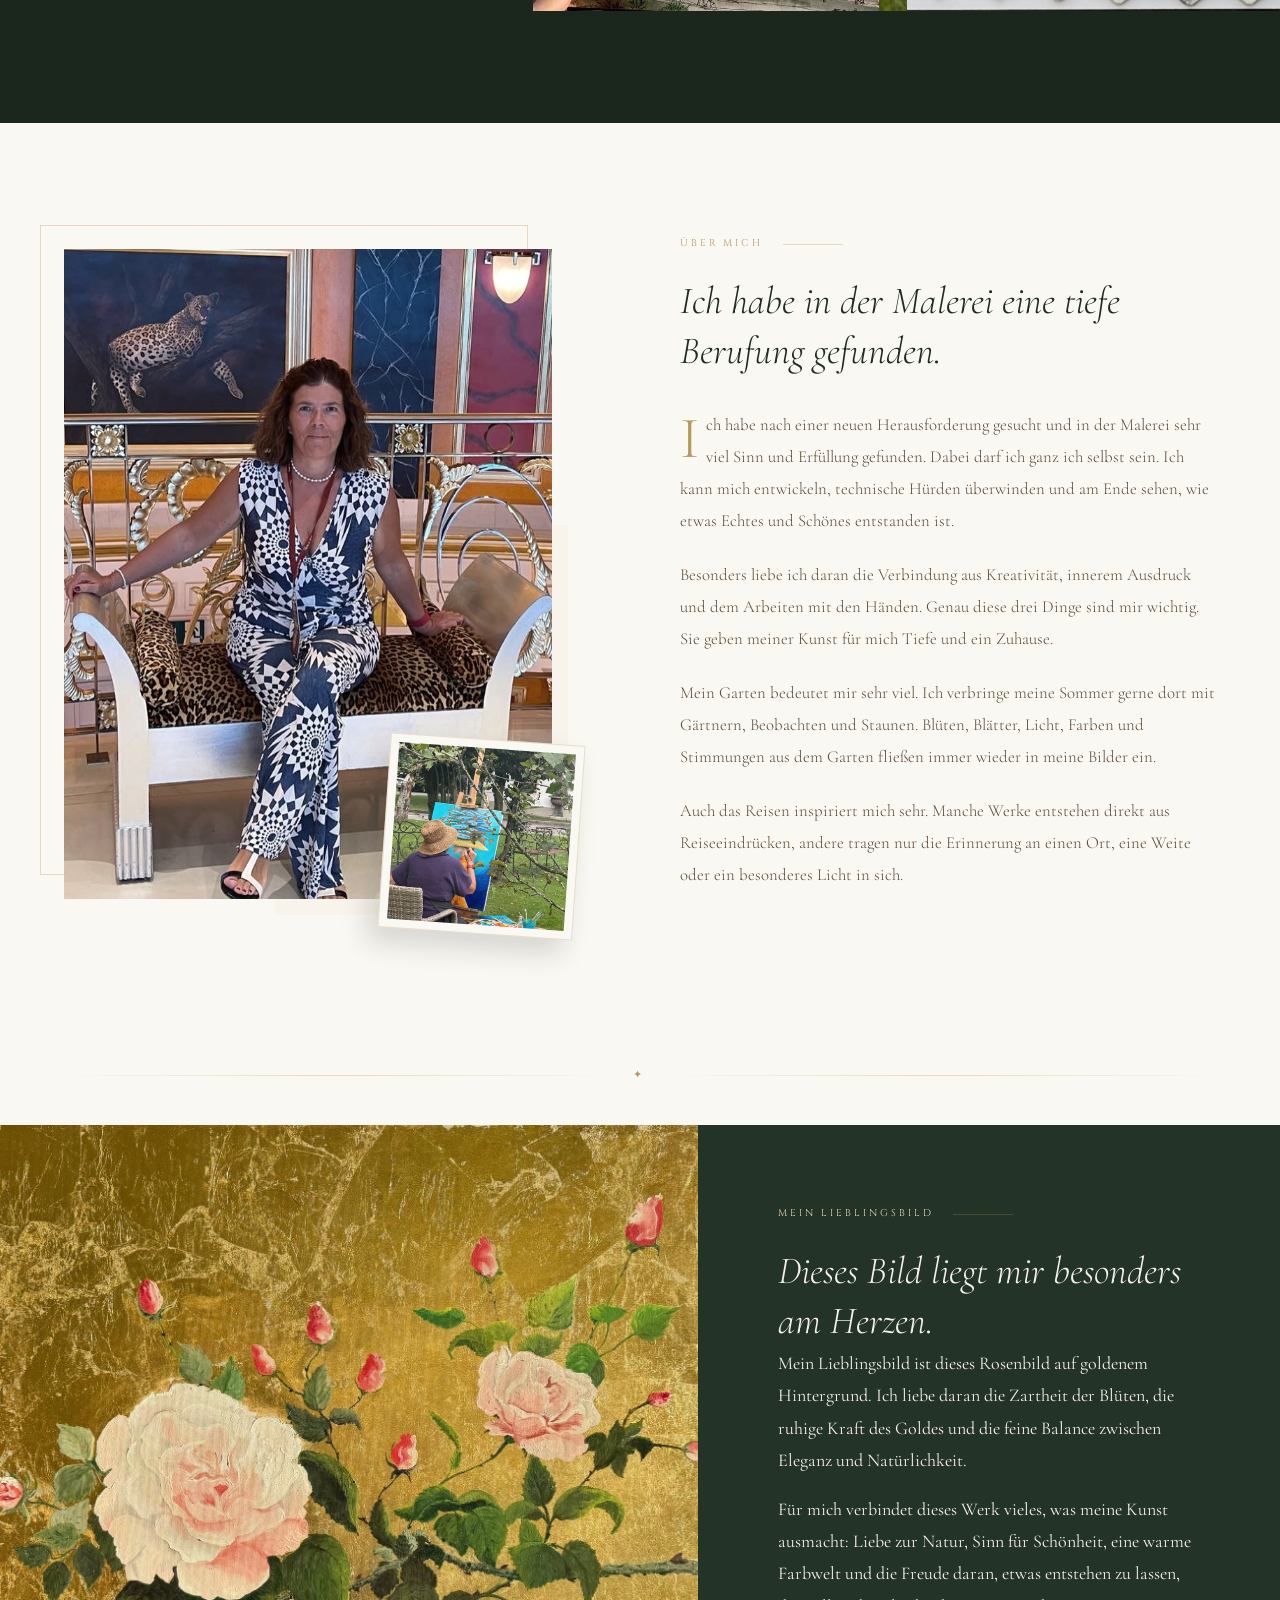
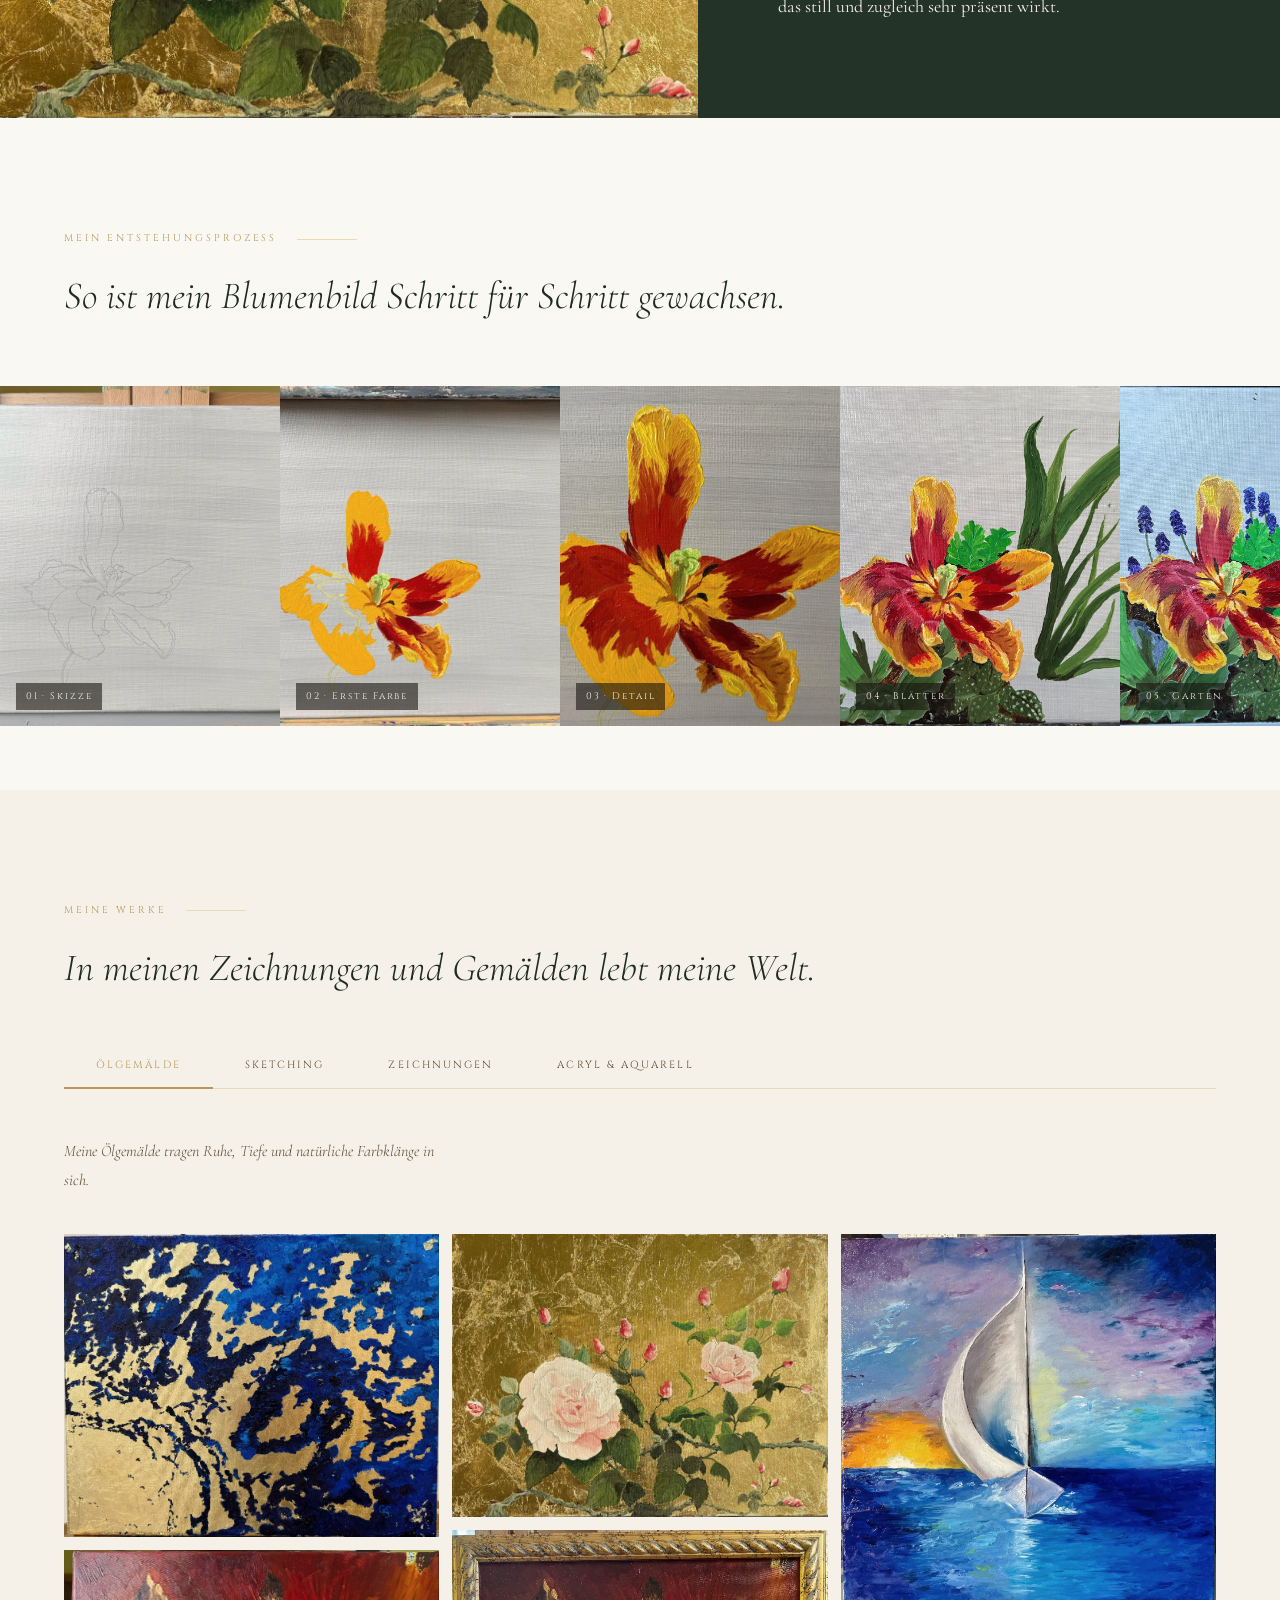
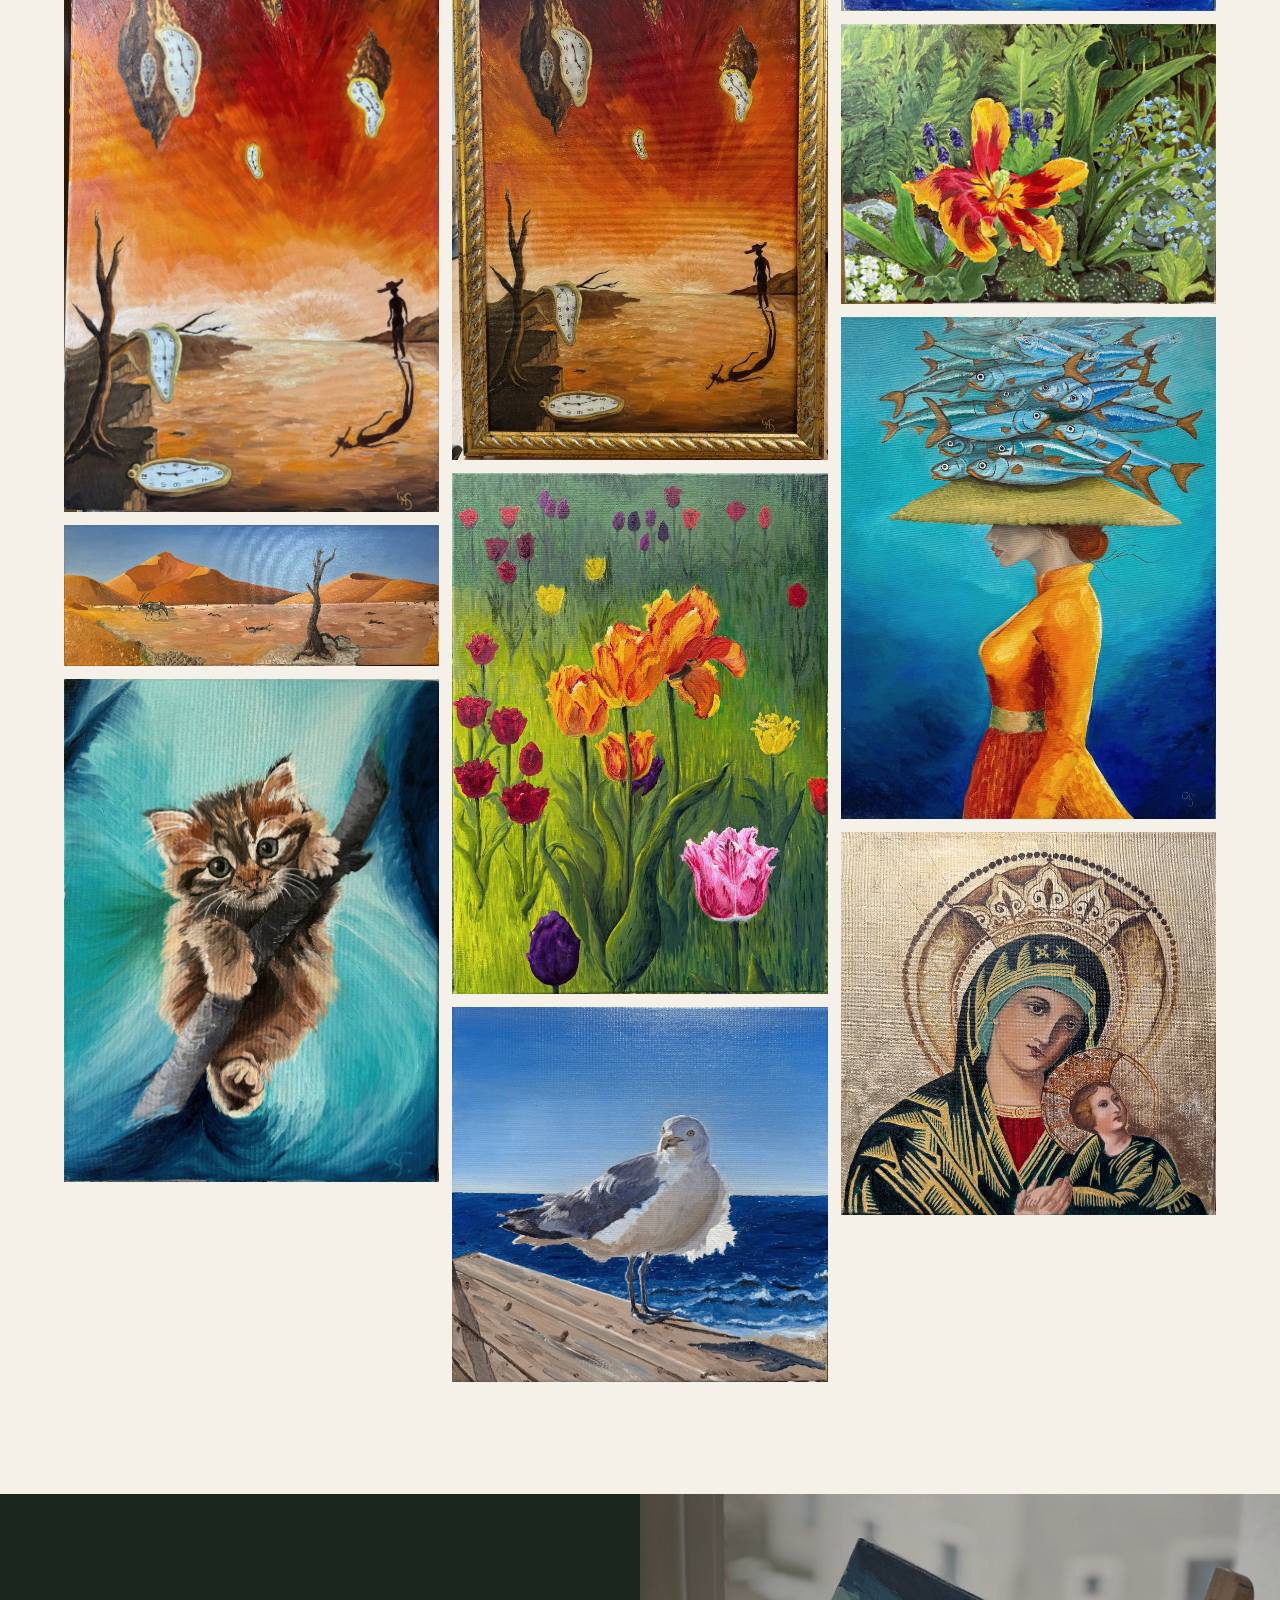
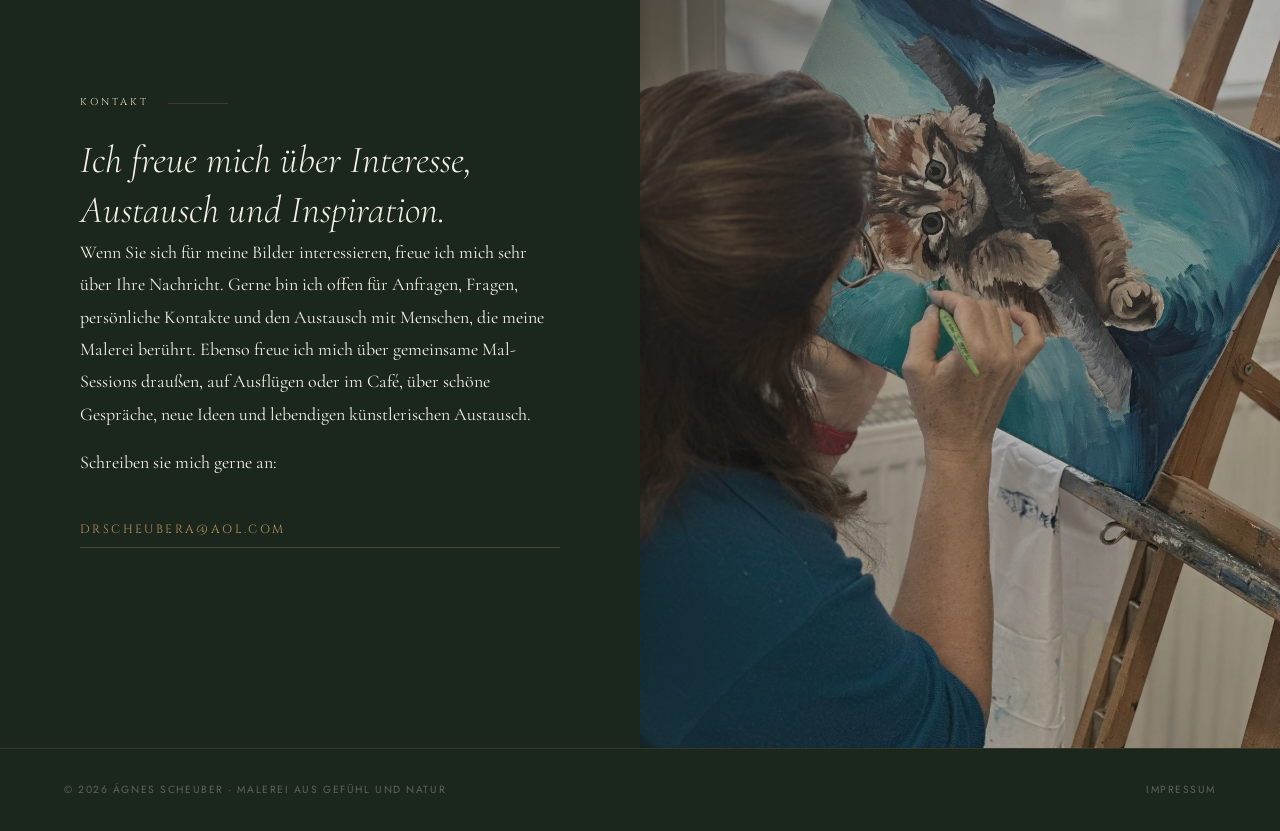
==== commit 7e82f2bc: "Add full art galleries and urban sketching section" ====
--- a/claude-layout-test.html
+++ b/claude-layout-test.html
@@ -110,8 +110,10 @@
     display: inline-flex;
     align-items: center;
     justify-content: center;
-    gap: 0.7rem;
-    padding: 0.72rem 1rem;
+    gap: 0;
+    width: 46px;
+    height: 46px;
+    padding: 0;
     border: 1px solid rgba(184,151,90,0.28);
     border-radius: 999px;
     background: rgba(250,248,243,0.94);
@@ -204,20 +206,24 @@
     background: rgba(232,217,186,0.24);
   }
 
-  @media (max-width: 768px) {
+    @media (max-width: 768px) {
     #aktuell, #ueber-mich, #lieblingsbild, #entstehung, #kunstwerke, #kontakt { scroll-margin-top: 140px; }
     nav {
       padding: 0.9rem 1rem 0.95rem;
+      flex-direction: row;
+      align-items: center;
+      justify-content: space-between;
       gap: 0.85rem;
     }
     .nav-logo {
       height: 62px;
-      max-width: min(74vw, 300px);
+      max-width: min(68vw, 300px);
     }
     .nav-toggle {
-      padding: 0.68rem 0.88rem;
-      font-size: 0.62rem;
-      letter-spacing: 0.14em;
+      width: 42px;
+      height: 42px;
+      padding: 0;
+      flex-shrink: 0;
     }
     .nav-links {
       right: 1rem;
@@ -227,15 +233,58 @@
       font-size: 0.64rem;
       letter-spacing: 0.12em;
       padding: 0.7rem 0.78rem;
-    }
-    .hero { margin-top: 7.3rem; }
-  }
-
-  @media (max-width: 420px) {
-    .hero { margin-top: 7.6rem; }
+      text-align: center;
+      white-space: normal;
+      line-height: 1.35;
+    }
+    .hero { margin-top: 6.8rem; }
+    .hero-content { padding: 3.2rem 1.35rem; }
+    .hero-images { height: 46vh; }
+    .container { padding: 0 1.35rem; }
+    .gallery-tabs {
+      display: grid;
+      grid-template-columns: repeat(2, minmax(0, 1fr));
+      gap: 0.6rem;
+      border-bottom: none;
+      margin-bottom: 2rem;
+    }
+    .tab-btn {
+      padding: 0.8rem 0.7rem;
+      font-size: 0.56rem;
+      letter-spacing: 0.12em;
+      line-height: 1.35;
+      white-space: normal;
+      text-align: center;
+      border: 1px solid rgba(184,151,90,0.25);
+      border-radius: 999px;
+      background: rgba(250,248,243,0.9);
+    }
+    .tab-btn::after { display: none; }
+    .tab-btn.active, .tab-btn:hover {
+      color: var(--gold);
+      border-color: var(--gold);
+      background: rgba(232,217,186,0.26);
+    }
+    .masonry { columns: 1; }
+  }
+
+    @media (max-width: 420px) {
+    .hero { margin-top: 6.9rem; }
+    .nav-logo {
+      height: 58px;
+      max-width: min(66vw, 260px);
+    }
+    .nav-toggle {
+      width: 40px;
+      height: 40px;
+    }
     .nav-links a {
       font-size: 0.58rem;
       letter-spacing: 0.1em;
+    }
+    .tab-btn {
+      font-size: 0.52rem;
+      padding: 0.78rem 0.55rem;
     }
   }
 
@@ -749,6 +798,41 @@
   .tab-panel { display: none; }
   .tab-panel.active { display: block; }
 
+  .sketch-subtabs {
+    display: flex;
+    flex-wrap: wrap;
+    gap: 0.7rem;
+    margin: 0 0 1.8rem;
+  }
+
+  .sketch-subtab-btn {
+    font-family: 'Cinzel', serif;
+    font-size: 0.62rem;
+    letter-spacing: 0.16em;
+    text-transform: uppercase;
+    color: var(--brown);
+    background: rgba(250,248,243,0.9);
+    border: 1px solid rgba(184,151,90,0.25);
+    border-radius: 999px;
+    padding: 0.72rem 1rem;
+    cursor: pointer;
+    transition: all 0.3s ease;
+  }
+
+  .sketch-subtab-btn.active,
+  .sketch-subtab-btn:hover {
+    color: var(--gold);
+    border-color: var(--gold);
+    background: rgba(232,217,186,0.26);
+  }
+
+  .sketch-subpanel {
+    display: none;
+  }
+
+  .sketch-subpanel.active {
+    display: block;
+  }
   .gallery-subsection-title {
     font-family: 'Cormorant Garamond', serif;
     font-size: 1.1rem;
@@ -809,6 +893,24 @@
     max-height: 90vh;
     object-fit: contain;
     box-shadow: 0 0 80px rgba(0,0,0,0.8);
+  }
+
+  .lightbox-caption {
+    position: absolute;
+    left: 50%;
+    bottom: 2rem;
+    transform: translateX(-50%);
+    color: var(--cream);
+    font-family: 'Cinzel', serif;
+    font-size: 0.72rem;
+    letter-spacing: 0.18em;
+    text-transform: uppercase;
+    text-align: center;
+    padding: 0.7rem 1rem;
+    background: rgba(27,39,29,0.7);
+    border: 1px solid rgba(232,217,186,0.22);
+    border-radius: 999px;
+    max-width: calc(100vw - 3rem);
   }
 
   .lightbox-close {
@@ -1008,36 +1110,38 @@
     .container { padding: 0 2rem; }
   }
 
-  @media (max-width: 768px) {
-    #aktuell, #ueber-mich, #lieblingsbild, #entstehung, #kunstwerke, #kontakt { scroll-margin-top: 170px; }
+    @media (max-width: 768px) {
+    #aktuell, #ueber-mich, #lieblingsbild, #entstehung, #kunstwerke, #kontakt { scroll-margin-top: 140px; }
     nav {
       padding: 0.9rem 1rem 0.95rem;
-      flex-direction: column;
+      flex-direction: row;
       align-items: center;
-      gap: 0.75rem;
+      justify-content: space-between;
+      gap: 0.85rem;
     }
     .nav-logo {
       height: 62px;
-      max-width: min(78vw, 320px);
+      max-width: min(68vw, 300px);
+    }
+    .nav-toggle {
+      width: 42px;
+      height: 42px;
+      padding: 0;
+      flex-shrink: 0;
     }
     .nav-links {
-      width: 100%;
-      display: grid;
-      grid-template-columns: repeat(2, minmax(0, 1fr));
-      gap: 0.45rem 0.7rem;
-      justify-content: stretch;
-    }
-    .nav-links li { min-width: 0; }
+      right: 1rem;
+      width: min(320px, calc(100vw - 2rem));
+    }
     .nav-links a {
-      display: block;
-      text-align: center;
       font-size: 0.64rem;
       letter-spacing: 0.12em;
-      padding: 0.45rem 0.4rem;
+      padding: 0.7rem 0.78rem;
+      text-align: center;
       white-space: normal;
       line-height: 1.35;
     }
-    .hero { margin-top: 8.8rem; }
+    .hero { margin-top: 6.8rem; }
     .hero-content { padding: 3.2rem 1.35rem; }
     .hero-images { height: 46vh; }
     .container { padding: 0 1.35rem; }
@@ -1068,8 +1172,16 @@
     .masonry { columns: 1; }
   }
 
-  @media (max-width: 420px) {
-    .hero { margin-top: 9.4rem; }
+    @media (max-width: 420px) {
+    .hero { margin-top: 6.9rem; }
+    .nav-logo {
+      height: 58px;
+      max-width: min(66vw, 260px);
+    }
+    .nav-toggle {
+      width: 40px;
+      height: 40px;
+    }
     .nav-links a {
       font-size: 0.58rem;
       letter-spacing: 0.1em;
@@ -1128,7 +1240,7 @@
       <span class="section-label">Aktuell</span>
       <h2 class="section-title">Urban Sketchers<br>Regensburg</h2>
       <p class="aktuell-subtitle">Zeichnen · Entdecken · Teilen</p>
-      <a href="#kunstwerke" class="aktuell-more" data-open-tab="reisen">Mehr</a>
+      <a href="#kunstwerke" class="aktuell-more" data-open-tab="reisen" data-open-sketch-tab="urban">Mehr</a>
     </div>
     <div class="aktuell-images">
       <div class="img-wrap">
@@ -1238,25 +1350,158 @@
     <div class="tab-panel" id="tab-zeichnungen">
       <p style="font-style:italic;color:var(--brown);font-size:1rem;max-width:none;width:100%;margin-bottom:2.5rem;font-weight:300;">In meinen Zeichnungen beobachte ich Formen, Natur, Menschen und Stimmungen.</p>
       <div class="gallery-subsection-title">Skizzen und Studien in Schwarz-Weiß</div>
-      <div class="masonry"></div>
+      <div class="masonry">
+      <div class="masonry-item"><img src="Zeichnungen/IMG_4563.jpeg" alt="Zeichnung 1" data-title="Zeichnung 1" title="Zeichnung 1"></div>
+      <div class="masonry-item"><img src="Zeichnungen/IMG_5153.jpeg" alt="Zeichnung 2" data-title="Zeichnung 2" title="Zeichnung 2"></div>
+      <div class="masonry-item"><img src="Zeichnungen/IMG_5203.jpeg" alt="Zeichnung 3" data-title="Zeichnung 3" title="Zeichnung 3"></div>
+      <div class="masonry-item"><img src="Zeichnungen/IMG_5366.jpeg" alt="Zeichnung 4" data-title="Zeichnung 4" title="Zeichnung 4"></div>
+      <div class="masonry-item"><img src="Zeichnungen/IMG_5530.jpeg" alt="Zeichnung 5" data-title="Zeichnung 5" title="Zeichnung 5"></div>
+      <div class="masonry-item"><img src="Zeichnungen/IMG_5678.jpeg" alt="Zeichnung 6" data-title="Zeichnung 6" title="Zeichnung 6"></div>
+      <div class="masonry-item"><img src="Zeichnungen/IMG_5806.jpeg" alt="Zeichnung 7" data-title="Zeichnung 7" title="Zeichnung 7"></div>
+      <div class="masonry-item"><img src="Zeichnungen/IMG_6241.jpeg" alt="Zeichnung 8" data-title="Zeichnung 8" title="Zeichnung 8"></div>
+      <div class="masonry-item"><img src="Zeichnungen/IMG_7680.jpeg" alt="Zeichnung 9" data-title="Zeichnung 9" title="Zeichnung 9"></div>
+    </div>
     </div>
 
     <!-- NATUR & GARTEN -->
     <div class="tab-panel active" id="tab-natur">
       <p style="font-style:italic;color:var(--brown);font-size:1rem;max-width:55ch;margin-bottom:2.5rem;font-weight:300;">Meine Ölgemälde tragen Ruhe, Tiefe und natürliche Farbklänge in sich.</p>
-      <div class="masonry masonry-3"></div>
+      <div class="masonry masonry-3">
+      <div class="masonry-item"><img src="Ölgemälde/IMG_1769.jpeg" alt="Ölgemälde 1" data-title="Ölgemälde 1" title="Ölgemälde 1"></div>
+      <div class="masonry-item"><img src="Ölgemälde/IMG_3368.jpeg" alt="Ölgemälde 2" data-title="Ölgemälde 2" title="Ölgemälde 2"></div>
+      <div class="masonry-item"><img src="Ölgemälde/IMG_3709.jpeg" alt="Ölgemälde 3" data-title="Ölgemälde 3" title="Ölgemälde 3"></div>
+      <div class="masonry-item"><img src="Ölgemälde/IMG_3881.jpeg" alt="Ölgemälde 4" data-title="Ölgemälde 4" title="Ölgemälde 4"></div>
+      <div class="masonry-item"><img src="Ölgemälde/IMG_6016.jpeg" alt="Ölgemälde 5" data-title="Ölgemälde 5" title="Ölgemälde 5"></div>
+      <div class="masonry-item"><img src="Ölgemälde/IMG_6143.jpeg" alt="Ölgemälde 6" data-title="Ölgemälde 6" title="Ölgemälde 6"></div>
+      <div class="masonry-item"><img src="Ölgemälde/IMG_6257.jpeg" alt="Ölgemälde 7" data-title="Ölgemälde 7" title="Ölgemälde 7"></div>
+      <div class="masonry-item"><img src="Ölgemälde/IMG_6439.jpeg" alt="Ölgemälde 8" data-title="Ölgemälde 8" title="Ölgemälde 8"></div>
+      <div class="masonry-item"><img src="Ölgemälde/IMG_6882.jpeg" alt="Ölgemälde 9" data-title="Ölgemälde 9" title="Ölgemälde 9"></div>
+      <div class="masonry-item"><img src="Ölgemälde/IMG_7468.jpeg" alt="Ölgemälde 10" data-title="Ölgemälde 10" title="Ölgemälde 10"></div>
+      <div class="masonry-item"><img src="Ölgemälde/IMG_7502.jpeg" alt="Ölgemälde 11" data-title="Ölgemälde 11" title="Ölgemälde 11"></div>
+      <div class="masonry-item"><img src="Ölgemälde/IMG_8084.jpeg" alt="Ölgemälde 12" data-title="Ölgemälde 12" title="Ölgemälde 12"></div>
+    </div>
     </div>
 
     <!-- REISEN & ORTE -->
     <div class="tab-panel" id="tab-reisen">
       <p style="font-style:italic;color:var(--brown);font-size:1rem;max-width:55ch;margin-bottom:2.5rem;font-weight:300;">Im Sketching halte ich Eindrücke, Bewegungen und besondere Momente spontan fest.</p>
-      <div class="masonry masonry-3"></div>
+      <div class="sketch-subtabs">
+        <button class="sketch-subtab-btn active" data-sketch-tab="classic">Sketching</button>
+        <button class="sketch-subtab-btn" data-sketch-tab="urban">Urban Sketching</button>
+      </div>
+      <div class="sketch-subpanel active" id="sketch-classic">
+        <div class="masonry masonry-3">
+          <div class="masonry-item"><img src="Sketching/IMG_2609.jpeg" alt="Sketching 1" data-title="Sketching 1" title="Sketching 1"></div>
+          <div class="masonry-item"><img src="Sketching/IMG_2711.jpeg" alt="Sketching 2" data-title="Sketching 2" title="Sketching 2"></div>
+          <div class="masonry-item"><img src="Sketching/IMG_2712.jpeg" alt="Sketching 3" data-title="Sketching 3" title="Sketching 3"></div>
+          <div class="masonry-item"><img src="Sketching/IMG_2719.jpeg" alt="Sketching 4" data-title="Sketching 4" title="Sketching 4"></div>
+          <div class="masonry-item"><img src="Sketching/IMG_2720.jpeg" alt="Sketching 5" data-title="Sketching 5" title="Sketching 5"></div>
+          <div class="masonry-item"><img src="Sketching/IMG_3133.jpeg" alt="Sketching 6" data-title="Sketching 6" title="Sketching 6"></div>
+          <div class="masonry-item"><img src="Sketching/IMG_3530.jpeg" alt="Sketching 7" data-title="Sketching 7" title="Sketching 7"></div>
+          <div class="masonry-item"><img src="Sketching/IMG_3682.jpeg" alt="Sketching 8" data-title="Sketching 8" title="Sketching 8"></div>
+          <div class="masonry-item"><img src="Sketching/IMG_3826.jpeg" alt="Sketching 9" data-title="Sketching 9" title="Sketching 9"></div>
+          <div class="masonry-item"><img src="Sketching/IMG_3828.jpeg" alt="Sketching 10" data-title="Sketching 10" title="Sketching 10"></div>
+          <div class="masonry-item"><img src="Sketching/IMG_3829.jpeg" alt="Sketching 11" data-title="Sketching 11" title="Sketching 11"></div>
+          <div class="masonry-item"><img src="Sketching/IMG_3883.jpeg" alt="Sketching 12" data-title="Sketching 12" title="Sketching 12"></div>
+          <div class="masonry-item"><img src="Sketching/IMG_3916.jpeg" alt="Sketching 13" data-title="Sketching 13" title="Sketching 13"></div>
+          <div class="masonry-item"><img src="Sketching/IMG_3918.jpeg" alt="Sketching 14" data-title="Sketching 14" title="Sketching 14"></div>
+          <div class="masonry-item"><img src="Sketching/IMG_3919.jpeg" alt="Sketching 15" data-title="Sketching 15" title="Sketching 15"></div>
+          <div class="masonry-item"><img src="Sketching/IMG_4543.jpeg" alt="Sketching 16" data-title="Sketching 16" title="Sketching 16"></div>
+          <div class="masonry-item"><img src="Sketching/IMG_4544.jpeg" alt="Sketching 17" data-title="Sketching 17" title="Sketching 17"></div>
+          <div class="masonry-item"><img src="Sketching/IMG_4565.jpeg" alt="Sketching 18" data-title="Sketching 18" title="Sketching 18"></div>
+          <div class="masonry-item"><img src="Sketching/IMG_4864.jpeg" alt="Sketching 19" data-title="Sketching 19" title="Sketching 19"></div>
+          <div class="masonry-item"><img src="Sketching/IMG_4865.jpeg" alt="Sketching 20" data-title="Sketching 20" title="Sketching 20"></div>
+          <div class="masonry-item"><img src="Sketching/IMG_4866.jpeg" alt="Sketching 21" data-title="Sketching 21" title="Sketching 21"></div>
+          <div class="masonry-item"><img src="Sketching/IMG_4869.jpeg" alt="Sketching 22" data-title="Sketching 22" title="Sketching 22"></div>
+          <div class="masonry-item"><img src="Sketching/IMG_5134.jpeg" alt="Sketching 23" data-title="Sketching 23" title="Sketching 23"></div>
+          <div class="masonry-item"><img src="Sketching/IMG_5135.jpeg" alt="Sketching 24" data-title="Sketching 24" title="Sketching 24"></div>
+          <div class="masonry-item"><img src="Sketching/IMG_5334.jpeg" alt="Sketching 25" data-title="Sketching 25" title="Sketching 25"></div>
+          <div class="masonry-item"><img src="Sketching/IMG_5335.jpeg" alt="Sketching 26" data-title="Sketching 26" title="Sketching 26"></div>
+          <div class="masonry-item"><img src="Sketching/IMG_5655.jpeg" alt="Sketching 27" data-title="Sketching 27" title="Sketching 27"></div>
+          <div class="masonry-item"><img src="Sketching/IMG_5684.jpeg" alt="Sketching 28" data-title="Sketching 28" title="Sketching 28"></div>
+          <div class="masonry-item"><img src="Sketching/IMG_6349.jpeg" alt="Sketching 29" data-title="Sketching 29" title="Sketching 29"></div>
+          <div class="masonry-item"><img src="Sketching/IMG_6382.jpeg" alt="Sketching 30" data-title="Sketching 30" title="Sketching 30"></div>
+          <div class="masonry-item"><img src="Sketching/IMG_6513.jpeg" alt="Sketching 31" data-title="Sketching 31" title="Sketching 31"></div>
+          <div class="masonry-item"><img src="Sketching/IMG_6514.jpeg" alt="Sketching 32" data-title="Sketching 32" title="Sketching 32"></div>
+          <div class="masonry-item"><img src="Sketching/IMG_6517.jpeg" alt="Sketching 33" data-title="Sketching 33" title="Sketching 33"></div>
+          <div class="masonry-item"><img src="Sketching/IMG_6521.jpeg" alt="Sketching 34" data-title="Sketching 34" title="Sketching 34"></div>
+          <div class="masonry-item"><img src="Sketching/IMG_6522.jpeg" alt="Sketching 35" data-title="Sketching 35" title="Sketching 35"></div>
+          <div class="masonry-item"><img src="Sketching/IMG_6525.jpeg" alt="Sketching 36" data-title="Sketching 36" title="Sketching 36"></div>
+          <div class="masonry-item"><img src="Sketching/IMG_6526.jpeg" alt="Sketching 37" data-title="Sketching 37" title="Sketching 37"></div>
+          <div class="masonry-item"><img src="Sketching/IMG_6822.jpeg" alt="Sketching 38" data-title="Sketching 38" title="Sketching 38"></div>
+          <div class="masonry-item"><img src="Sketching/IMG_6823.jpeg" alt="Sketching 39" data-title="Sketching 39" title="Sketching 39"></div>
+          <div class="masonry-item"><img src="Sketching/IMG_7069.jpeg" alt="Sketching 40" data-title="Sketching 40" title="Sketching 40"></div>
+          <div class="masonry-item"><img src="Sketching/IMG_7128.jpeg" alt="Sketching 41" data-title="Sketching 41" title="Sketching 41"></div>
+        </div>
+      </div>
+      <div class="sketch-subpanel" id="sketch-urban">
+        <div class="gallery-subsection-title">Urban Sketching</div>
+        <div class="masonry masonry-3">
+          <div class="masonry-item"><img src="Sketching/Urban Sketching/IMG_2713.jpeg" alt="Urban Sketching 1" data-title="Urban Sketching 1" title="Urban Sketching 1"></div>
+          <div class="masonry-item"><img src="Sketching/Urban Sketching/IMG_2716.jpeg" alt="Urban Sketching 2" data-title="Urban Sketching 2" title="Urban Sketching 2"></div>
+          <div class="masonry-item"><img src="Sketching/Urban Sketching/IMG_3945.jpeg" alt="Urban Sketching 3" data-title="Urban Sketching 3" title="Urban Sketching 3"></div>
+          <div class="masonry-item"><img src="Sketching/Urban Sketching/IMG_4883.jpeg" alt="Urban Sketching 4" data-title="Urban Sketching 4" title="Urban Sketching 4"></div>
+          <div class="masonry-item"><img src="Sketching/Urban Sketching/IMG_4885.jpeg" alt="Urban Sketching 5" data-title="Urban Sketching 5" title="Urban Sketching 5"></div>
+          <div class="masonry-item"><img src="Sketching/Urban Sketching/IMG_5004.jpeg" alt="Urban Sketching 6" data-title="Urban Sketching 6" title="Urban Sketching 6"></div>
+          <div class="masonry-item"><img src="Sketching/Urban Sketching/IMG_5005.jpeg" alt="Urban Sketching 7" data-title="Urban Sketching 7" title="Urban Sketching 7"></div>
+          <div class="masonry-item"><img src="Sketching/Urban Sketching/IMG_5007.jpeg" alt="Urban Sketching 8" data-title="Urban Sketching 8" title="Urban Sketching 8"></div>
+          <div class="masonry-item"><img src="Sketching/Urban Sketching/IMG_5333.jpeg" alt="Urban Sketching 9" data-title="Urban Sketching 9" title="Urban Sketching 9"></div>
+          <div class="masonry-item"><img src="Sketching/Urban Sketching/IMG_5803.jpeg" alt="Urban Sketching 10" data-title="Urban Sketching 10" title="Urban Sketching 10"></div>
+          <div class="masonry-item"><img src="Sketching/Urban Sketching/IMG_5822.jpeg" alt="Urban Sketching 11" data-title="Urban Sketching 11" title="Urban Sketching 11"></div>
+          <div class="masonry-item"><img src="Sketching/Urban Sketching/IMG_5914.jpeg" alt="Urban Sketching 12" data-title="Urban Sketching 12" title="Urban Sketching 12"></div>
+          <div class="masonry-item"><img src="Sketching/Urban Sketching/IMG_5915.jpeg" alt="Urban Sketching 13" data-title="Urban Sketching 13" title="Urban Sketching 13"></div>
+          <div class="masonry-item"><img src="Sketching/Urban Sketching/IMG_6240.jpeg" alt="Urban Sketching 14" data-title="Urban Sketching 14" title="Urban Sketching 14"></div>
+          <div class="masonry-item"><img src="Sketching/Urban Sketching/IMG_6360.jpeg" alt="Urban Sketching 15" data-title="Urban Sketching 15" title="Urban Sketching 15"></div>
+          <div class="masonry-item"><img src="Sketching/Urban Sketching/IMG_6381.jpeg" alt="Urban Sketching 16" data-title="Urban Sketching 16" title="Urban Sketching 16"></div>
+          <div class="masonry-item"><img src="Sketching/Urban Sketching/IMG_6508.jpeg" alt="Urban Sketching 17" data-title="Urban Sketching 17" title="Urban Sketching 17"></div>
+          <div class="masonry-item"><img src="Sketching/Urban Sketching/IMG_6512.jpeg" alt="Urban Sketching 18" data-title="Urban Sketching 18" title="Urban Sketching 18"></div>
+          <div class="masonry-item"><img src="Sketching/Urban Sketching/IMG_6726.jpeg" alt="Urban Sketching 19" data-title="Urban Sketching 19" title="Urban Sketching 19"></div>
+          <div class="masonry-item"><img src="Sketching/Urban Sketching/IMG_6820.jpeg" alt="Urban Sketching 20" data-title="Urban Sketching 20" title="Urban Sketching 20"></div>
+          <div class="masonry-item"><img src="Sketching/Urban Sketching/IMG_6821.jpeg" alt="Urban Sketching 21" data-title="Urban Sketching 21" title="Urban Sketching 21"></div>
+          <div class="masonry-item"><img src="Sketching/Urban Sketching/IMG_7126.jpeg" alt="Urban Sketching 22" data-title="Urban Sketching 22" title="Urban Sketching 22"></div>
+          <div class="masonry-item"><img src="Sketching/Urban Sketching/IMG_7283.jpeg" alt="Urban Sketching 23" data-title="Urban Sketching 23" title="Urban Sketching 23"></div>
+          <div class="masonry-item"><img src="Sketching/Urban Sketching/IMG_7289.jpeg" alt="Urban Sketching 24" data-title="Urban Sketching 24" title="Urban Sketching 24"></div>
+          <div class="masonry-item"><img src="Sketching/Urban Sketching/IMG_7292.jpeg" alt="Urban Sketching 25" data-title="Urban Sketching 25" title="Urban Sketching 25"></div>
+        </div>
+      </div>
     </div>
 
     <!-- TRAUMWELTEN -->
     <div class="tab-panel" id="tab-traum">
       <p style="font-style:italic;color:var(--brown);font-size:1rem;max-width:55ch;margin-bottom:2.5rem;font-weight:300;">In Acryl und Aquarell darf Farbe frei fließen und neue Stimmungen entstehen lassen.</p>
-      <div class="masonry masonry-3"></div>
+      <div class="masonry masonry-3">
+      <div class="masonry-item"><img src="Acryl & Aquarell/IMG_2098.jpeg" alt="Acryl & Aquarell 1" data-title="Acryl & Aquarell 1" title="Acryl & Aquarell 1"></div>
+      <div class="masonry-item"><img src="Acryl & Aquarell/IMG_2368.jpeg" alt="Acryl & Aquarell 2" data-title="Acryl & Aquarell 2" title="Acryl & Aquarell 2"></div>
+      <div class="masonry-item"><img src="Acryl & Aquarell/IMG_2515.jpeg" alt="Acryl & Aquarell 3" data-title="Acryl & Aquarell 3" title="Acryl & Aquarell 3"></div>
+      <div class="masonry-item"><img src="Acryl & Aquarell/IMG_2560.jpeg" alt="Acryl & Aquarell 4" data-title="Acryl & Aquarell 4" title="Acryl & Aquarell 4"></div>
+      <div class="masonry-item"><img src="Acryl & Aquarell/IMG_2562.jpeg" alt="Acryl & Aquarell 5" data-title="Acryl & Aquarell 5" title="Acryl & Aquarell 5"></div>
+      <div class="masonry-item"><img src="Acryl & Aquarell/IMG_2563.jpeg" alt="Acryl & Aquarell 6" data-title="Acryl & Aquarell 6" title="Acryl & Aquarell 6"></div>
+      <div class="masonry-item"><img src="Acryl & Aquarell/IMG_2890.jpeg" alt="Acryl & Aquarell 7" data-title="Acryl & Aquarell 7" title="Acryl & Aquarell 7"></div>
+      <div class="masonry-item"><img src="Acryl & Aquarell/IMG_3073.jpeg" alt="Acryl & Aquarell 8" data-title="Acryl & Aquarell 8" title="Acryl & Aquarell 8"></div>
+      <div class="masonry-item"><img src="Acryl & Aquarell/IMG_3368.jpeg" alt="Acryl & Aquarell 9" data-title="Acryl & Aquarell 9" title="Acryl & Aquarell 9"></div>
+      <div class="masonry-item"><img src="Acryl & Aquarell/IMG_3451.jpeg" alt="Acryl & Aquarell 10" data-title="Acryl & Aquarell 10" title="Acryl & Aquarell 10"></div>
+      <div class="masonry-item"><img src="Acryl & Aquarell/IMG_3588.jpeg" alt="Acryl & Aquarell 11" data-title="Acryl & Aquarell 11" title="Acryl & Aquarell 11"></div>
+      <div class="masonry-item"><img src="Acryl & Aquarell/IMG_4536.jpeg" alt="Acryl & Aquarell 12" data-title="Acryl & Aquarell 12" title="Acryl & Aquarell 12"></div>
+      <div class="masonry-item"><img src="Acryl & Aquarell/IMG_4541.jpeg" alt="Acryl & Aquarell 13" data-title="Acryl & Aquarell 13" title="Acryl & Aquarell 13"></div>
+      <div class="masonry-item"><img src="Acryl & Aquarell/IMG_4542.jpeg" alt="Acryl & Aquarell 14" data-title="Acryl & Aquarell 14" title="Acryl & Aquarell 14"></div>
+      <div class="masonry-item"><img src="Acryl & Aquarell/IMG_4583.jpeg" alt="Acryl & Aquarell 15" data-title="Acryl & Aquarell 15" title="Acryl & Aquarell 15"></div>
+      <div class="masonry-item"><img src="Acryl & Aquarell/IMG_5677.jpeg" alt="Acryl & Aquarell 16" data-title="Acryl & Aquarell 16" title="Acryl & Aquarell 16"></div>
+      <div class="masonry-item"><img src="Acryl & Aquarell/IMG_5679.jpeg" alt="Acryl & Aquarell 17" data-title="Acryl & Aquarell 17" title="Acryl & Aquarell 17"></div>
+      <div class="masonry-item"><img src="Acryl & Aquarell/IMG_5927.jpeg" alt="Acryl & Aquarell 18" data-title="Acryl & Aquarell 18" title="Acryl & Aquarell 18"></div>
+      <div class="masonry-item"><img src="Acryl & Aquarell/IMG_5928.jpeg" alt="Acryl & Aquarell 19" data-title="Acryl & Aquarell 19" title="Acryl & Aquarell 19"></div>
+      <div class="masonry-item"><img src="Acryl & Aquarell/IMG_6173.jpeg" alt="Acryl & Aquarell 20" data-title="Acryl & Aquarell 20" title="Acryl & Aquarell 20"></div>
+      <div class="masonry-item"><img src="Acryl & Aquarell/IMG_6216.jpeg" alt="Acryl & Aquarell 21" data-title="Acryl & Aquarell 21" title="Acryl & Aquarell 21"></div>
+      <div class="masonry-item"><img src="Acryl & Aquarell/IMG_6316.jpeg" alt="Acryl & Aquarell 22" data-title="Acryl & Aquarell 22" title="Acryl & Aquarell 22"></div>
+      <div class="masonry-item"><img src="Acryl & Aquarell/IMG_6334.jpeg" alt="Acryl & Aquarell 23" data-title="Acryl & Aquarell 23" title="Acryl & Aquarell 23"></div>
+      <div class="masonry-item"><img src="Acryl & Aquarell/IMG_6611.jpeg" alt="Acryl & Aquarell 24" data-title="Acryl & Aquarell 24" title="Acryl & Aquarell 24"></div>
+      <div class="masonry-item"><img src="Acryl & Aquarell/IMG_6626.jpeg" alt="Acryl & Aquarell 25" data-title="Acryl & Aquarell 25" title="Acryl & Aquarell 25"></div>
+      <div class="masonry-item"><img src="Acryl & Aquarell/IMG_6789.jpeg" alt="Acryl & Aquarell 26" data-title="Acryl & Aquarell 26" title="Acryl & Aquarell 26"></div>
+      <div class="masonry-item"><img src="Acryl & Aquarell/IMG_6790.jpeg" alt="Acryl & Aquarell 27" data-title="Acryl & Aquarell 27" title="Acryl & Aquarell 27"></div>
+      <div class="masonry-item"><img src="Acryl & Aquarell/IMG_7663.jpeg" alt="Acryl & Aquarell 28" data-title="Acryl & Aquarell 28" title="Acryl & Aquarell 28"></div>
+      <div class="masonry-item"><img src="Acryl & Aquarell/IMG_7929.jpeg" alt="Acryl & Aquarell 29" data-title="Acryl & Aquarell 29" title="Acryl & Aquarell 29"></div>
+      <div class="masonry-item"><img src="Acryl & Aquarell/IMG_7948.jpeg" alt="Acryl & Aquarell 30" data-title="Acryl & Aquarell 30" title="Acryl & Aquarell 30"></div>
+      <div class="masonry-item"><img src="Acryl & Aquarell/IMG_9549.jpeg" alt="Acryl & Aquarell 31" data-title="Acryl & Aquarell 31" title="Acryl & Aquarell 31"></div>
+    </div>
     </div>
   </div>
 </section>
@@ -1287,6 +1532,7 @@
 <div class="lightbox" id="lightbox">
   <button class="lightbox-close" id="lightbox-close">Schließen ✕</button>
   <img src="" alt="" id="lightbox-img">
+  <div class="lightbox-caption" id="lightbox-caption"></div>
 </div>
 
 <script>
@@ -1305,12 +1551,28 @@
     btn.addEventListener('click', () => activateTab(btn.dataset.tab));
   });
 
+  function activateSketchSubtab(tabName) {
+    const targetButton = document.querySelector('.sketch-subtab-btn[data-sketch-tab="' + tabName + '"]');
+    const targetPanel = document.getElementById('sketch-' + tabName);
+    if (!targetButton || !targetPanel) return;
+    document.querySelectorAll('.sketch-subtab-btn').forEach(b => b.classList.remove('active'));
+    document.querySelectorAll('.sketch-subpanel').forEach(p => p.classList.remove('active'));
+    targetButton.classList.add('active');
+    targetPanel.classList.add('active');
+  }
+
+  document.querySelectorAll('.sketch-subtab-btn').forEach(btn => {
+    btn.addEventListener('click', () => activateSketchSubtab(btn.dataset.sketchTab));
+  });
+
   document.querySelectorAll('[data-open-tab]').forEach(link => {
     link.addEventListener('click', () => {
       activateTab(link.dataset.openTab);
+      if (link.dataset.openSketchTab) {
+        activateSketchSubtab(link.dataset.openSketchTab);
+      }
     });
   });
-
   // Lightbox
   const lb = document.getElementById('lightbox');
   const lbImg = document.getElementById('lightbox-img');
@@ -1320,6 +1582,7 @@
     img.addEventListener('click', () => {
       lbImg.src = img.src;
       lbImg.alt = img.alt;
+      lbCaption.textContent = img.dataset.title || img.alt || '';
       lb.classList.add('open');
     });
   });
@@ -1415,3 +1678,10 @@
 
 
 
+
+
+
+
+
+
+
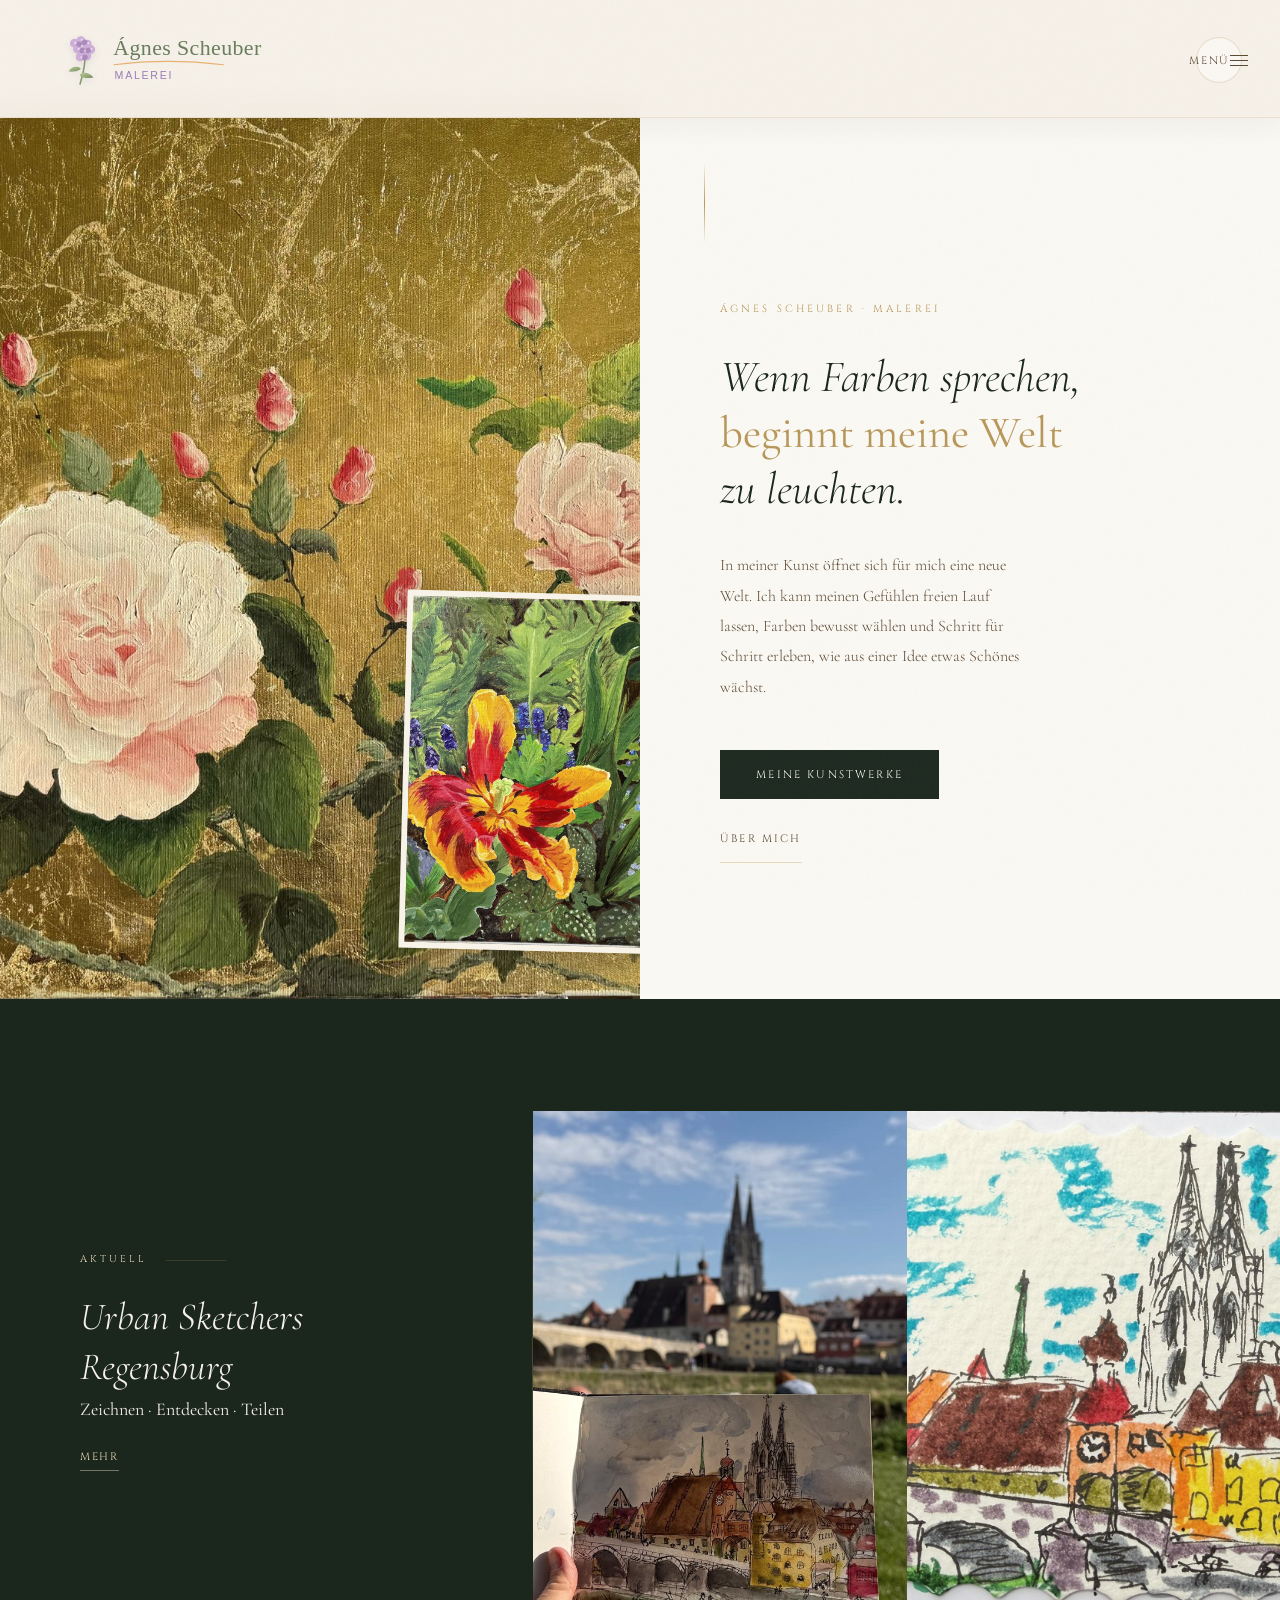
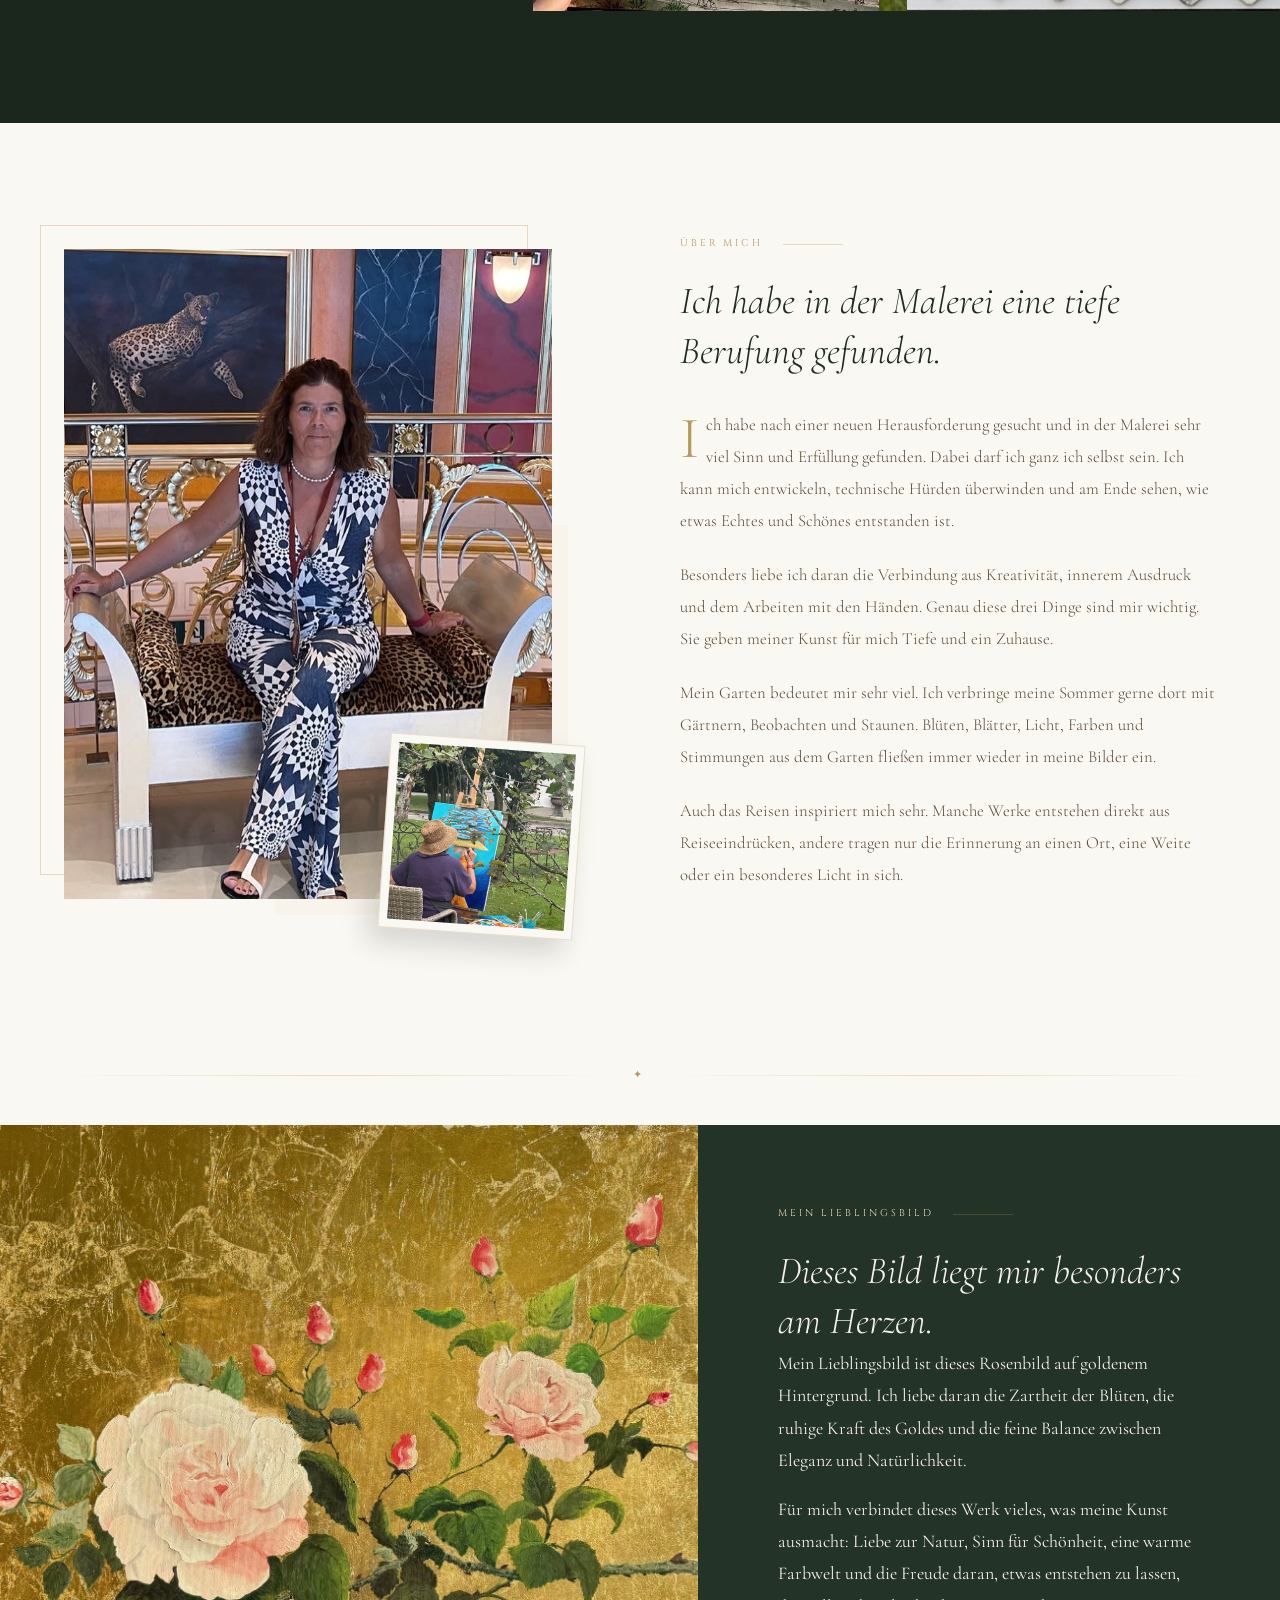
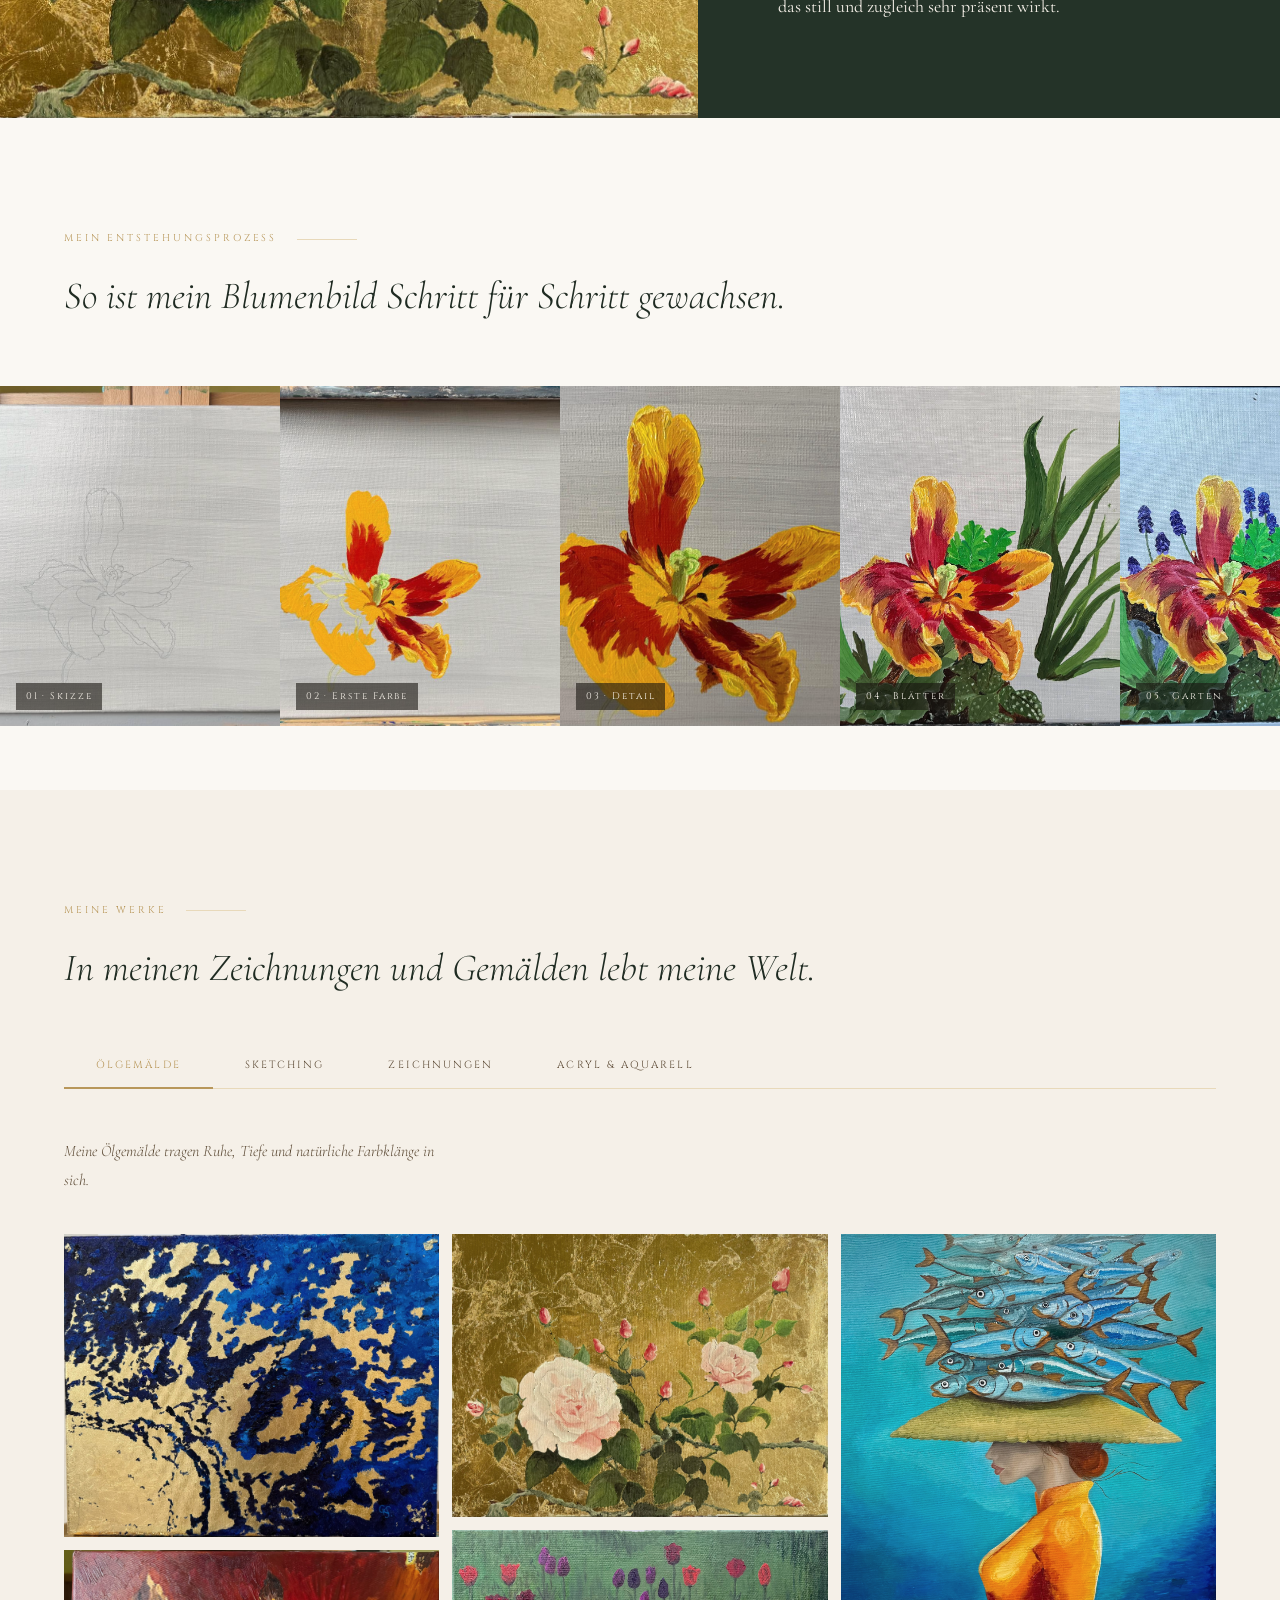
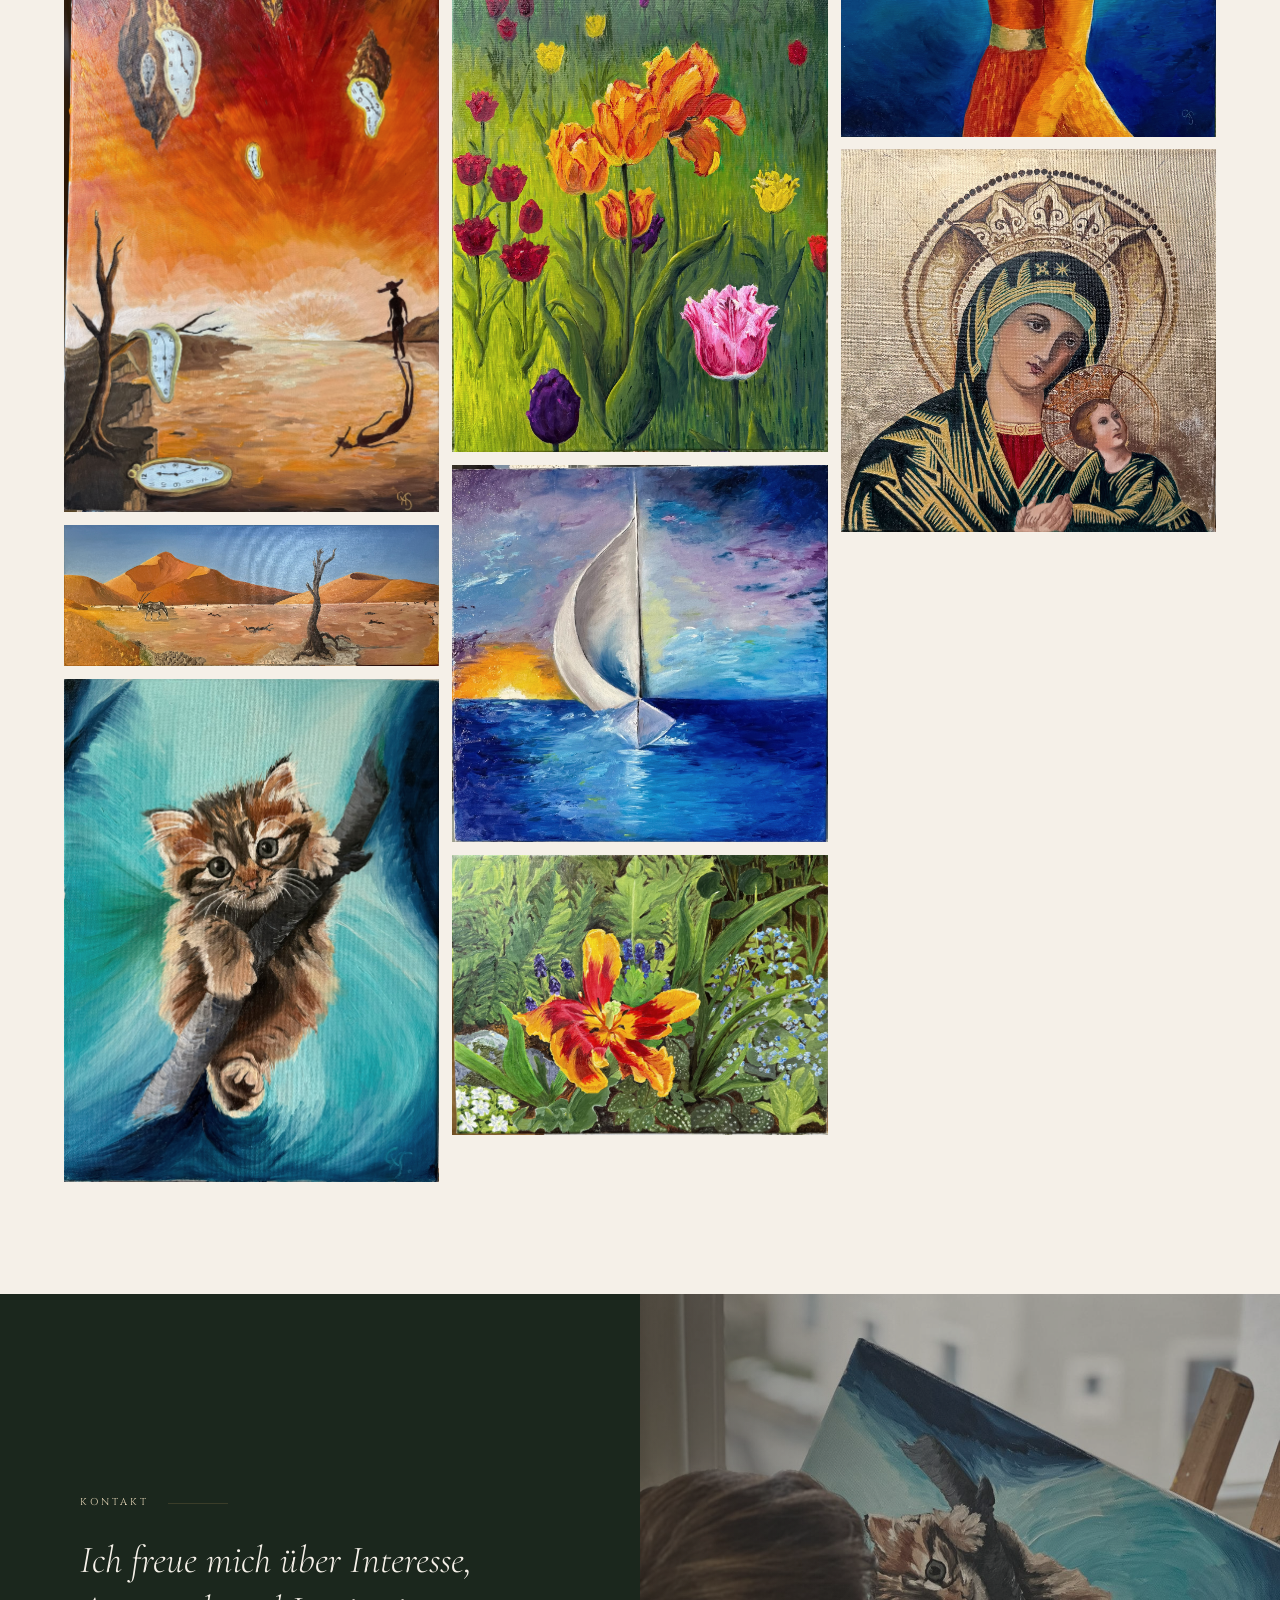
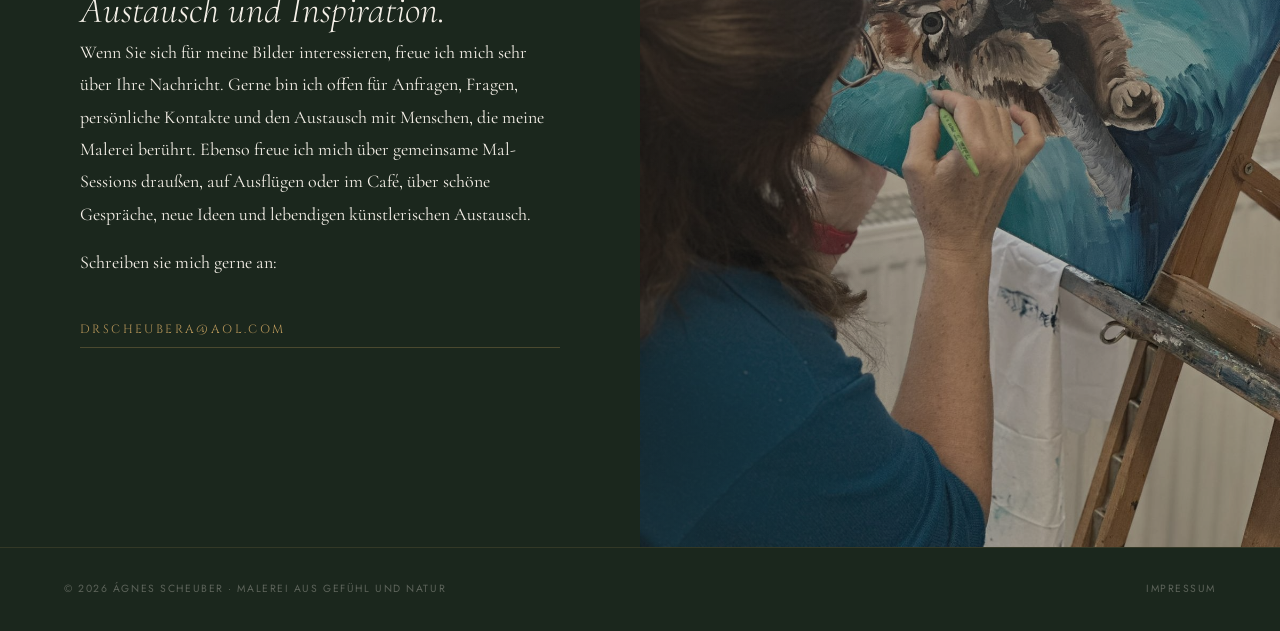
==== commit 7b20bd5f: "Remove selected gallery artworks" ====
--- a/claude-layout-test.html
+++ b/claude-layout-test.html
@@ -1372,13 +1372,11 @@
       <div class="masonry-item"><img src="Ölgemälde/IMG_3709.jpeg" alt="Ölgemälde 3" data-title="Ölgemälde 3" title="Ölgemälde 3"></div>
       <div class="masonry-item"><img src="Ölgemälde/IMG_3881.jpeg" alt="Ölgemälde 4" data-title="Ölgemälde 4" title="Ölgemälde 4"></div>
       <div class="masonry-item"><img src="Ölgemälde/IMG_6016.jpeg" alt="Ölgemälde 5" data-title="Ölgemälde 5" title="Ölgemälde 5"></div>
-      <div class="masonry-item"><img src="Ölgemälde/IMG_6143.jpeg" alt="Ölgemälde 6" data-title="Ölgemälde 6" title="Ölgemälde 6"></div>
-      <div class="masonry-item"><img src="Ölgemälde/IMG_6257.jpeg" alt="Ölgemälde 7" data-title="Ölgemälde 7" title="Ölgemälde 7"></div>
-      <div class="masonry-item"><img src="Ölgemälde/IMG_6439.jpeg" alt="Ölgemälde 8" data-title="Ölgemälde 8" title="Ölgemälde 8"></div>
-      <div class="masonry-item"><img src="Ölgemälde/IMG_6882.jpeg" alt="Ölgemälde 9" data-title="Ölgemälde 9" title="Ölgemälde 9"></div>
-      <div class="masonry-item"><img src="Ölgemälde/IMG_7468.jpeg" alt="Ölgemälde 10" data-title="Ölgemälde 10" title="Ölgemälde 10"></div>
-      <div class="masonry-item"><img src="Ölgemälde/IMG_7502.jpeg" alt="Ölgemälde 11" data-title="Ölgemälde 11" title="Ölgemälde 11"></div>
-      <div class="masonry-item"><img src="Ölgemälde/IMG_8084.jpeg" alt="Ölgemälde 12" data-title="Ölgemälde 12" title="Ölgemälde 12"></div>
+      <div class="masonry-item"><img src="Ölgemälde/IMG_6257.jpeg" alt="Ölgemälde 6" data-title="Ölgemälde 6" title="Ölgemälde 6"></div>
+      <div class="masonry-item"><img src="Ölgemälde/IMG_6882.jpeg" alt="Ölgemälde 7" data-title="Ölgemälde 7" title="Ölgemälde 7"></div>
+      <div class="masonry-item"><img src="Ölgemälde/IMG_7468.jpeg" alt="Ölgemälde 8" data-title="Ölgemälde 8" title="Ölgemälde 8"></div>
+      <div class="masonry-item"><img src="Ölgemälde/IMG_7502.jpeg" alt="Ölgemälde 9" data-title="Ölgemälde 9" title="Ölgemälde 9"></div>
+      <div class="masonry-item"><img src="Ölgemälde/IMG_8084.jpeg" alt="Ölgemälde 10" data-title="Ölgemälde 10" title="Ölgemälde 10"></div>
     </div>
     </div>
 
@@ -1472,35 +1470,33 @@
       <div class="masonry masonry-3">
       <div class="masonry-item"><img src="Acryl & Aquarell/IMG_2098.jpeg" alt="Acryl & Aquarell 1" data-title="Acryl & Aquarell 1" title="Acryl & Aquarell 1"></div>
       <div class="masonry-item"><img src="Acryl & Aquarell/IMG_2368.jpeg" alt="Acryl & Aquarell 2" data-title="Acryl & Aquarell 2" title="Acryl & Aquarell 2"></div>
-      <div class="masonry-item"><img src="Acryl & Aquarell/IMG_2515.jpeg" alt="Acryl & Aquarell 3" data-title="Acryl & Aquarell 3" title="Acryl & Aquarell 3"></div>
-      <div class="masonry-item"><img src="Acryl & Aquarell/IMG_2560.jpeg" alt="Acryl & Aquarell 4" data-title="Acryl & Aquarell 4" title="Acryl & Aquarell 4"></div>
-      <div class="masonry-item"><img src="Acryl & Aquarell/IMG_2562.jpeg" alt="Acryl & Aquarell 5" data-title="Acryl & Aquarell 5" title="Acryl & Aquarell 5"></div>
-      <div class="masonry-item"><img src="Acryl & Aquarell/IMG_2563.jpeg" alt="Acryl & Aquarell 6" data-title="Acryl & Aquarell 6" title="Acryl & Aquarell 6"></div>
-      <div class="masonry-item"><img src="Acryl & Aquarell/IMG_2890.jpeg" alt="Acryl & Aquarell 7" data-title="Acryl & Aquarell 7" title="Acryl & Aquarell 7"></div>
-      <div class="masonry-item"><img src="Acryl & Aquarell/IMG_3073.jpeg" alt="Acryl & Aquarell 8" data-title="Acryl & Aquarell 8" title="Acryl & Aquarell 8"></div>
-      <div class="masonry-item"><img src="Acryl & Aquarell/IMG_3368.jpeg" alt="Acryl & Aquarell 9" data-title="Acryl & Aquarell 9" title="Acryl & Aquarell 9"></div>
-      <div class="masonry-item"><img src="Acryl & Aquarell/IMG_3451.jpeg" alt="Acryl & Aquarell 10" data-title="Acryl & Aquarell 10" title="Acryl & Aquarell 10"></div>
-      <div class="masonry-item"><img src="Acryl & Aquarell/IMG_3588.jpeg" alt="Acryl & Aquarell 11" data-title="Acryl & Aquarell 11" title="Acryl & Aquarell 11"></div>
-      <div class="masonry-item"><img src="Acryl & Aquarell/IMG_4536.jpeg" alt="Acryl & Aquarell 12" data-title="Acryl & Aquarell 12" title="Acryl & Aquarell 12"></div>
-      <div class="masonry-item"><img src="Acryl & Aquarell/IMG_4541.jpeg" alt="Acryl & Aquarell 13" data-title="Acryl & Aquarell 13" title="Acryl & Aquarell 13"></div>
-      <div class="masonry-item"><img src="Acryl & Aquarell/IMG_4542.jpeg" alt="Acryl & Aquarell 14" data-title="Acryl & Aquarell 14" title="Acryl & Aquarell 14"></div>
-      <div class="masonry-item"><img src="Acryl & Aquarell/IMG_4583.jpeg" alt="Acryl & Aquarell 15" data-title="Acryl & Aquarell 15" title="Acryl & Aquarell 15"></div>
-      <div class="masonry-item"><img src="Acryl & Aquarell/IMG_5677.jpeg" alt="Acryl & Aquarell 16" data-title="Acryl & Aquarell 16" title="Acryl & Aquarell 16"></div>
-      <div class="masonry-item"><img src="Acryl & Aquarell/IMG_5679.jpeg" alt="Acryl & Aquarell 17" data-title="Acryl & Aquarell 17" title="Acryl & Aquarell 17"></div>
-      <div class="masonry-item"><img src="Acryl & Aquarell/IMG_5927.jpeg" alt="Acryl & Aquarell 18" data-title="Acryl & Aquarell 18" title="Acryl & Aquarell 18"></div>
-      <div class="masonry-item"><img src="Acryl & Aquarell/IMG_5928.jpeg" alt="Acryl & Aquarell 19" data-title="Acryl & Aquarell 19" title="Acryl & Aquarell 19"></div>
-      <div class="masonry-item"><img src="Acryl & Aquarell/IMG_6173.jpeg" alt="Acryl & Aquarell 20" data-title="Acryl & Aquarell 20" title="Acryl & Aquarell 20"></div>
-      <div class="masonry-item"><img src="Acryl & Aquarell/IMG_6216.jpeg" alt="Acryl & Aquarell 21" data-title="Acryl & Aquarell 21" title="Acryl & Aquarell 21"></div>
-      <div class="masonry-item"><img src="Acryl & Aquarell/IMG_6316.jpeg" alt="Acryl & Aquarell 22" data-title="Acryl & Aquarell 22" title="Acryl & Aquarell 22"></div>
-      <div class="masonry-item"><img src="Acryl & Aquarell/IMG_6334.jpeg" alt="Acryl & Aquarell 23" data-title="Acryl & Aquarell 23" title="Acryl & Aquarell 23"></div>
-      <div class="masonry-item"><img src="Acryl & Aquarell/IMG_6611.jpeg" alt="Acryl & Aquarell 24" data-title="Acryl & Aquarell 24" title="Acryl & Aquarell 24"></div>
-      <div class="masonry-item"><img src="Acryl & Aquarell/IMG_6626.jpeg" alt="Acryl & Aquarell 25" data-title="Acryl & Aquarell 25" title="Acryl & Aquarell 25"></div>
-      <div class="masonry-item"><img src="Acryl & Aquarell/IMG_6789.jpeg" alt="Acryl & Aquarell 26" data-title="Acryl & Aquarell 26" title="Acryl & Aquarell 26"></div>
-      <div class="masonry-item"><img src="Acryl & Aquarell/IMG_6790.jpeg" alt="Acryl & Aquarell 27" data-title="Acryl & Aquarell 27" title="Acryl & Aquarell 27"></div>
-      <div class="masonry-item"><img src="Acryl & Aquarell/IMG_7663.jpeg" alt="Acryl & Aquarell 28" data-title="Acryl & Aquarell 28" title="Acryl & Aquarell 28"></div>
-      <div class="masonry-item"><img src="Acryl & Aquarell/IMG_7929.jpeg" alt="Acryl & Aquarell 29" data-title="Acryl & Aquarell 29" title="Acryl & Aquarell 29"></div>
-      <div class="masonry-item"><img src="Acryl & Aquarell/IMG_7948.jpeg" alt="Acryl & Aquarell 30" data-title="Acryl & Aquarell 30" title="Acryl & Aquarell 30"></div>
-      <div class="masonry-item"><img src="Acryl & Aquarell/IMG_9549.jpeg" alt="Acryl & Aquarell 31" data-title="Acryl & Aquarell 31" title="Acryl & Aquarell 31"></div>
+      <div class="masonry-item"><img src="Acryl & Aquarell/IMG_2560.jpeg" alt="Acryl & Aquarell 3" data-title="Acryl & Aquarell 3" title="Acryl & Aquarell 3"></div>
+      <div class="masonry-item"><img src="Acryl & Aquarell/IMG_2562.jpeg" alt="Acryl & Aquarell 4" data-title="Acryl & Aquarell 4" title="Acryl & Aquarell 4"></div>
+      <div class="masonry-item"><img src="Acryl & Aquarell/IMG_2563.jpeg" alt="Acryl & Aquarell 5" data-title="Acryl & Aquarell 5" title="Acryl & Aquarell 5"></div>
+      <div class="masonry-item"><img src="Acryl & Aquarell/IMG_2890.jpeg" alt="Acryl & Aquarell 6" data-title="Acryl & Aquarell 6" title="Acryl & Aquarell 6"></div>
+      <div class="masonry-item"><img src="Acryl & Aquarell/IMG_3073.jpeg" alt="Acryl & Aquarell 7" data-title="Acryl & Aquarell 7" title="Acryl & Aquarell 7"></div>
+      <div class="masonry-item"><img src="Acryl & Aquarell/IMG_3368.jpeg" alt="Acryl & Aquarell 8" data-title="Acryl & Aquarell 8" title="Acryl & Aquarell 8"></div>
+      <div class="masonry-item"><img src="Acryl & Aquarell/IMG_3451.jpeg" alt="Acryl & Aquarell 9" data-title="Acryl & Aquarell 9" title="Acryl & Aquarell 9"></div>
+      <div class="masonry-item"><img src="Acryl & Aquarell/IMG_3588.jpeg" alt="Acryl & Aquarell 10" data-title="Acryl & Aquarell 10" title="Acryl & Aquarell 10"></div>
+      <div class="masonry-item"><img src="Acryl & Aquarell/IMG_4536.jpeg" alt="Acryl & Aquarell 11" data-title="Acryl & Aquarell 11" title="Acryl & Aquarell 11"></div>
+      <div class="masonry-item"><img src="Acryl & Aquarell/IMG_4541.jpeg" alt="Acryl & Aquarell 12" data-title="Acryl & Aquarell 12" title="Acryl & Aquarell 12"></div>
+      <div class="masonry-item"><img src="Acryl & Aquarell/IMG_4542.jpeg" alt="Acryl & Aquarell 13" data-title="Acryl & Aquarell 13" title="Acryl & Aquarell 13"></div>
+      <div class="masonry-item"><img src="Acryl & Aquarell/IMG_4583.jpeg" alt="Acryl & Aquarell 14" data-title="Acryl & Aquarell 14" title="Acryl & Aquarell 14"></div>
+      <div class="masonry-item"><img src="Acryl & Aquarell/IMG_5677.jpeg" alt="Acryl & Aquarell 15" data-title="Acryl & Aquarell 15" title="Acryl & Aquarell 15"></div>
+      <div class="masonry-item"><img src="Acryl & Aquarell/IMG_5679.jpeg" alt="Acryl & Aquarell 16" data-title="Acryl & Aquarell 16" title="Acryl & Aquarell 16"></div>
+      <div class="masonry-item"><img src="Acryl & Aquarell/IMG_5927.jpeg" alt="Acryl & Aquarell 17" data-title="Acryl & Aquarell 17" title="Acryl & Aquarell 17"></div>
+      <div class="masonry-item"><img src="Acryl & Aquarell/IMG_5928.jpeg" alt="Acryl & Aquarell 18" data-title="Acryl & Aquarell 18" title="Acryl & Aquarell 18"></div>
+      <div class="masonry-item"><img src="Acryl & Aquarell/IMG_6173.jpeg" alt="Acryl & Aquarell 19" data-title="Acryl & Aquarell 19" title="Acryl & Aquarell 19"></div>
+      <div class="masonry-item"><img src="Acryl & Aquarell/IMG_6316.jpeg" alt="Acryl & Aquarell 20" data-title="Acryl & Aquarell 20" title="Acryl & Aquarell 20"></div>
+      <div class="masonry-item"><img src="Acryl & Aquarell/IMG_6334.jpeg" alt="Acryl & Aquarell 21" data-title="Acryl & Aquarell 21" title="Acryl & Aquarell 21"></div>
+      <div class="masonry-item"><img src="Acryl & Aquarell/IMG_6611.jpeg" alt="Acryl & Aquarell 22" data-title="Acryl & Aquarell 22" title="Acryl & Aquarell 22"></div>
+      <div class="masonry-item"><img src="Acryl & Aquarell/IMG_6626.jpeg" alt="Acryl & Aquarell 23" data-title="Acryl & Aquarell 23" title="Acryl & Aquarell 23"></div>
+      <div class="masonry-item"><img src="Acryl & Aquarell/IMG_6789.jpeg" alt="Acryl & Aquarell 24" data-title="Acryl & Aquarell 24" title="Acryl & Aquarell 24"></div>
+      <div class="masonry-item"><img src="Acryl & Aquarell/IMG_6790.jpeg" alt="Acryl & Aquarell 25" data-title="Acryl & Aquarell 25" title="Acryl & Aquarell 25"></div>
+      <div class="masonry-item"><img src="Acryl & Aquarell/IMG_7663.jpeg" alt="Acryl & Aquarell 26" data-title="Acryl & Aquarell 26" title="Acryl & Aquarell 26"></div>
+      <div class="masonry-item"><img src="Acryl & Aquarell/IMG_7929.jpeg" alt="Acryl & Aquarell 27" data-title="Acryl & Aquarell 27" title="Acryl & Aquarell 27"></div>
+      <div class="masonry-item"><img src="Acryl & Aquarell/IMG_7948.jpeg" alt="Acryl & Aquarell 28" data-title="Acryl & Aquarell 28" title="Acryl & Aquarell 28"></div>
+      <div class="masonry-item"><img src="Acryl & Aquarell/IMG_9549.jpeg" alt="Acryl & Aquarell 29" data-title="Acryl & Aquarell 29" title="Acryl & Aquarell 29"></div>
     </div>
     </div>
   </div>
@@ -1576,6 +1572,7 @@
   // Lightbox
   const lb = document.getElementById('lightbox');
   const lbImg = document.getElementById('lightbox-img');
+  const lbCaption = document.getElementById('lightbox-caption');
 
   document.querySelectorAll('.masonry-item img, .lieblings-img-wrap img').forEach(img => {
     img.style.cursor = 'zoom-in';
@@ -1685,3 +1682,4 @@
 
 
 
+
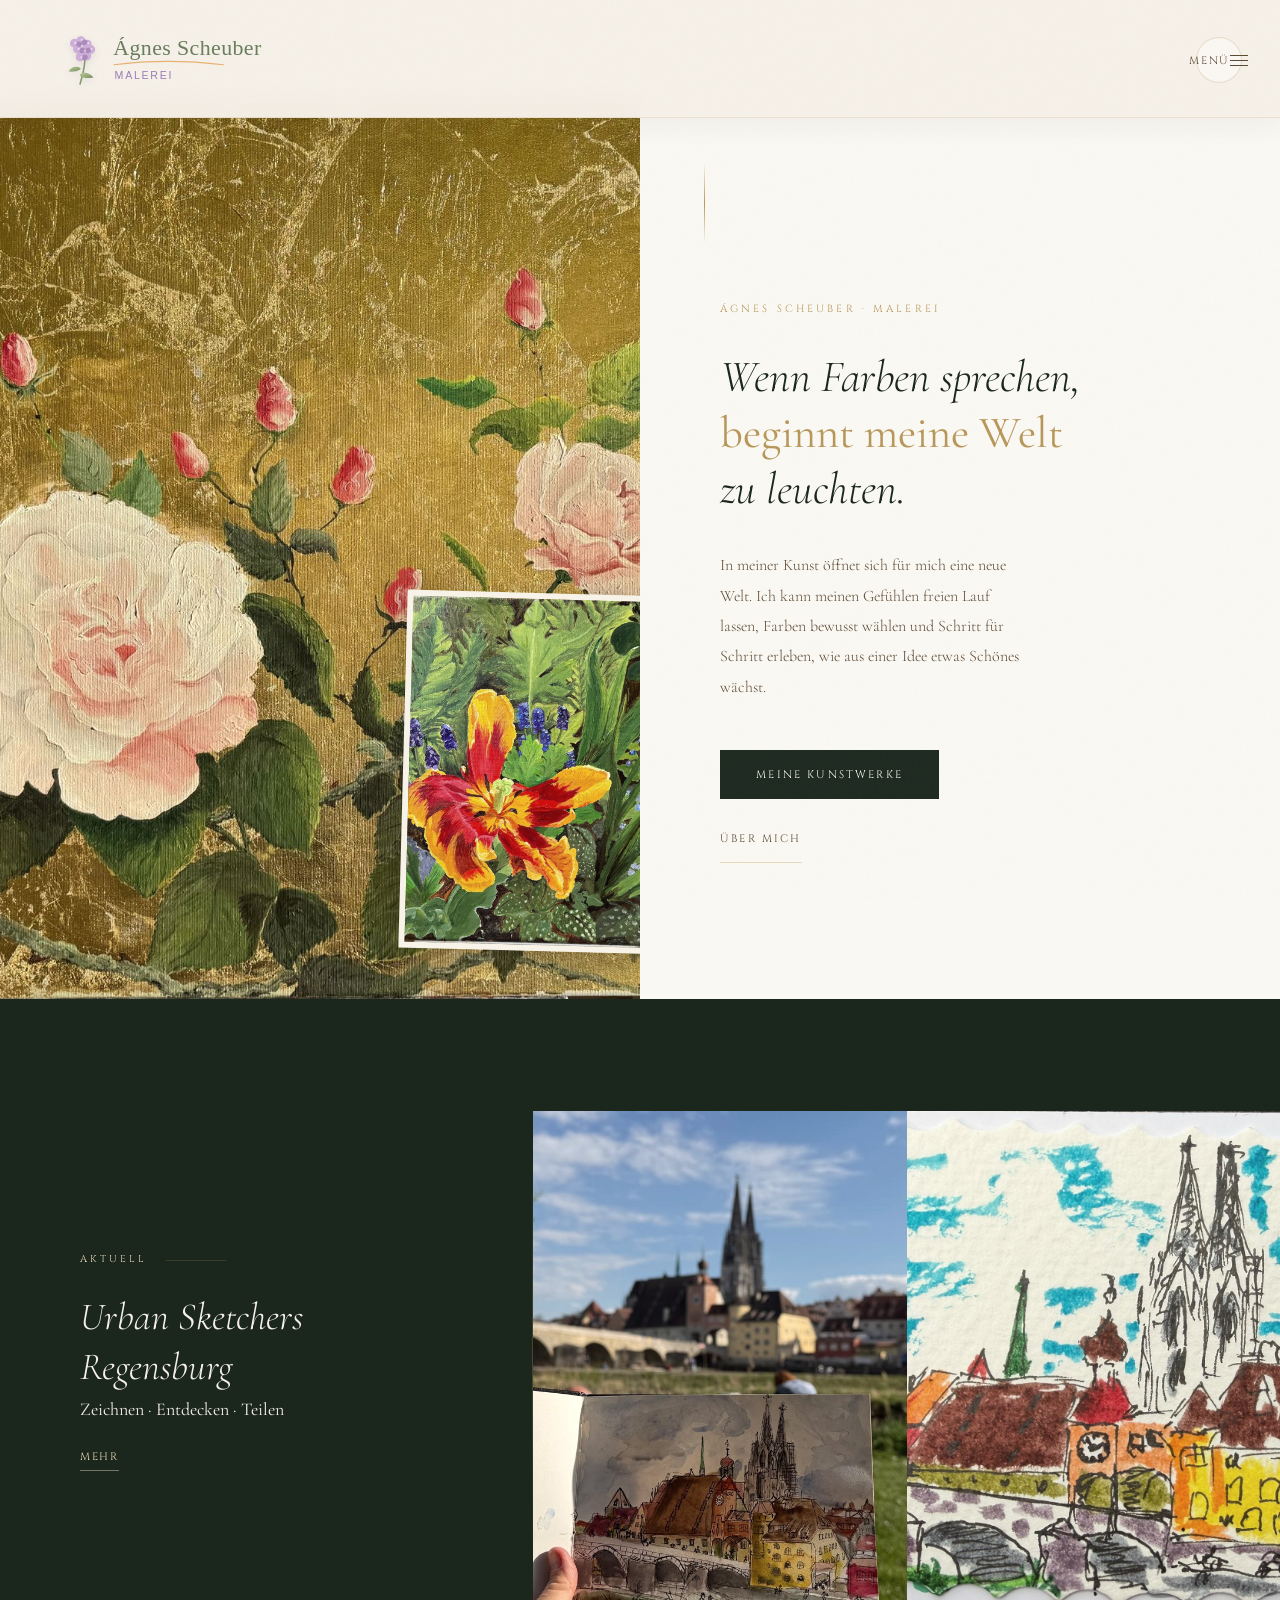
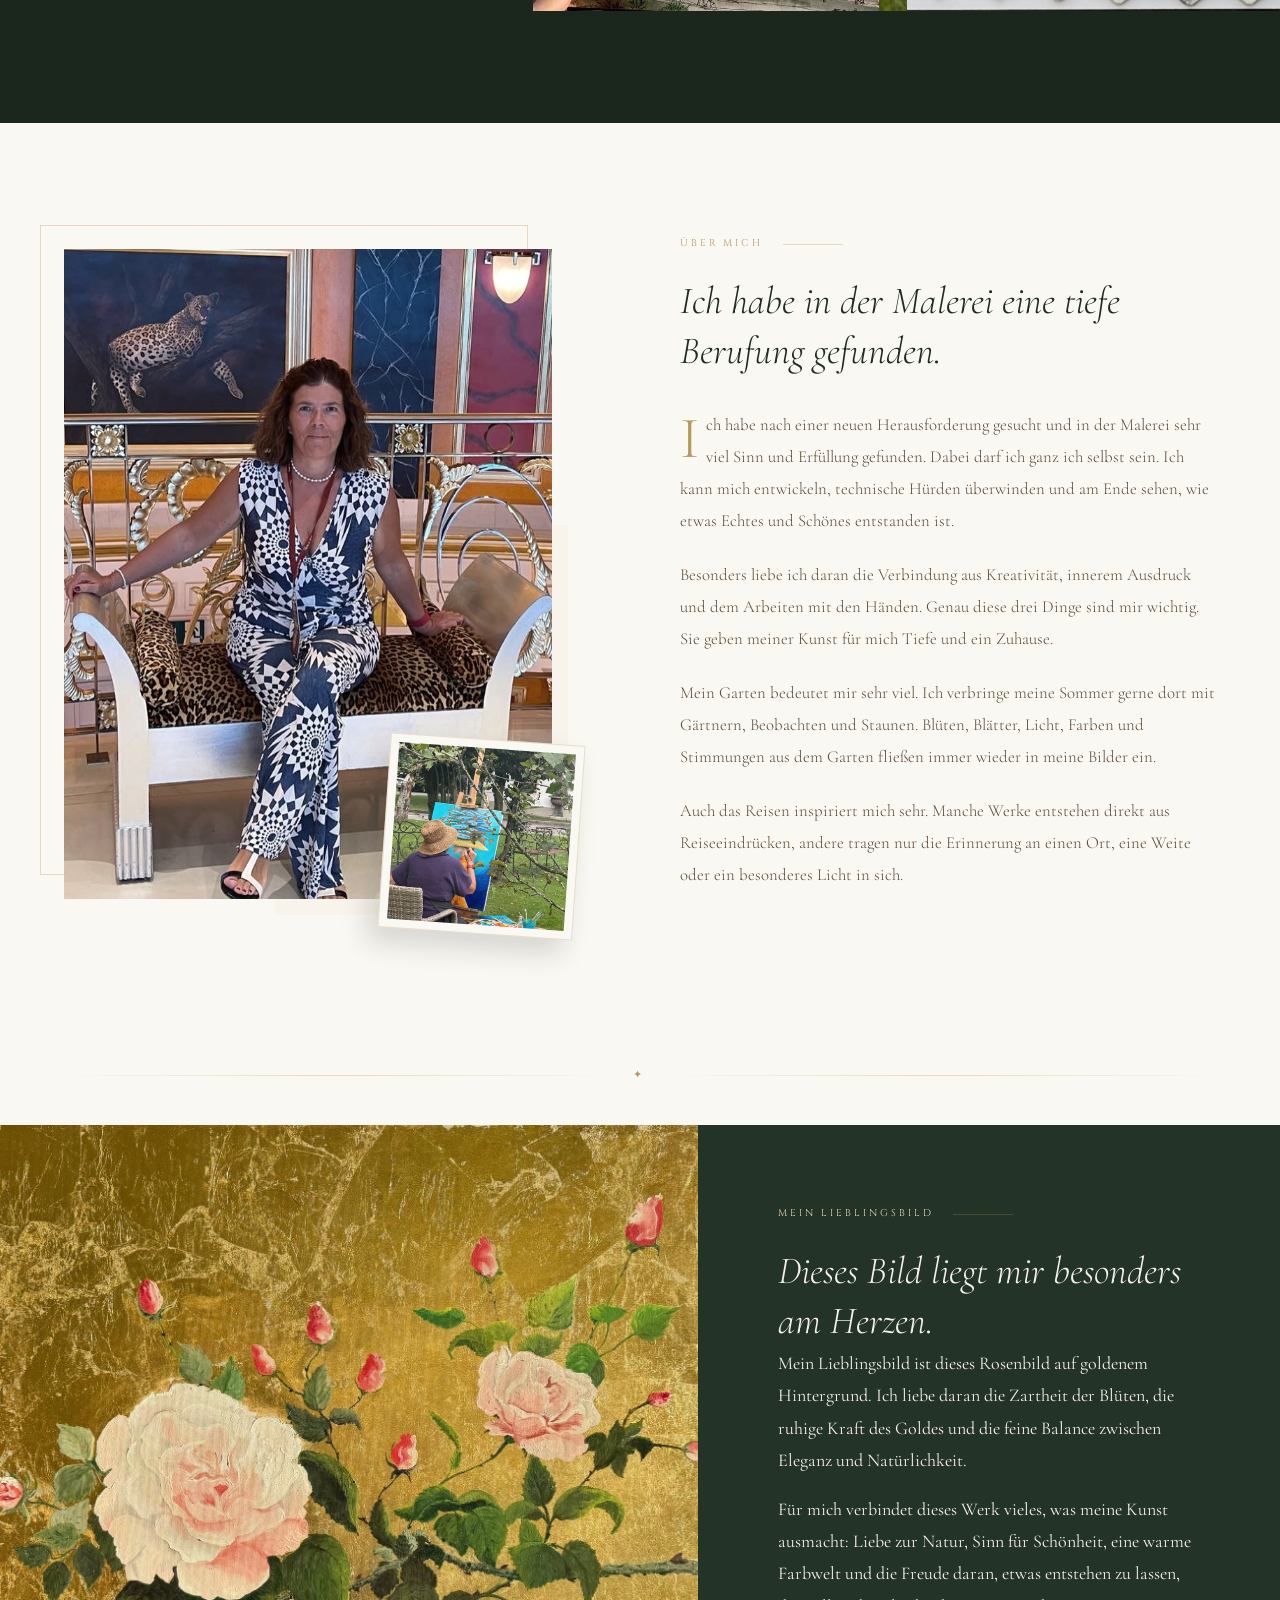
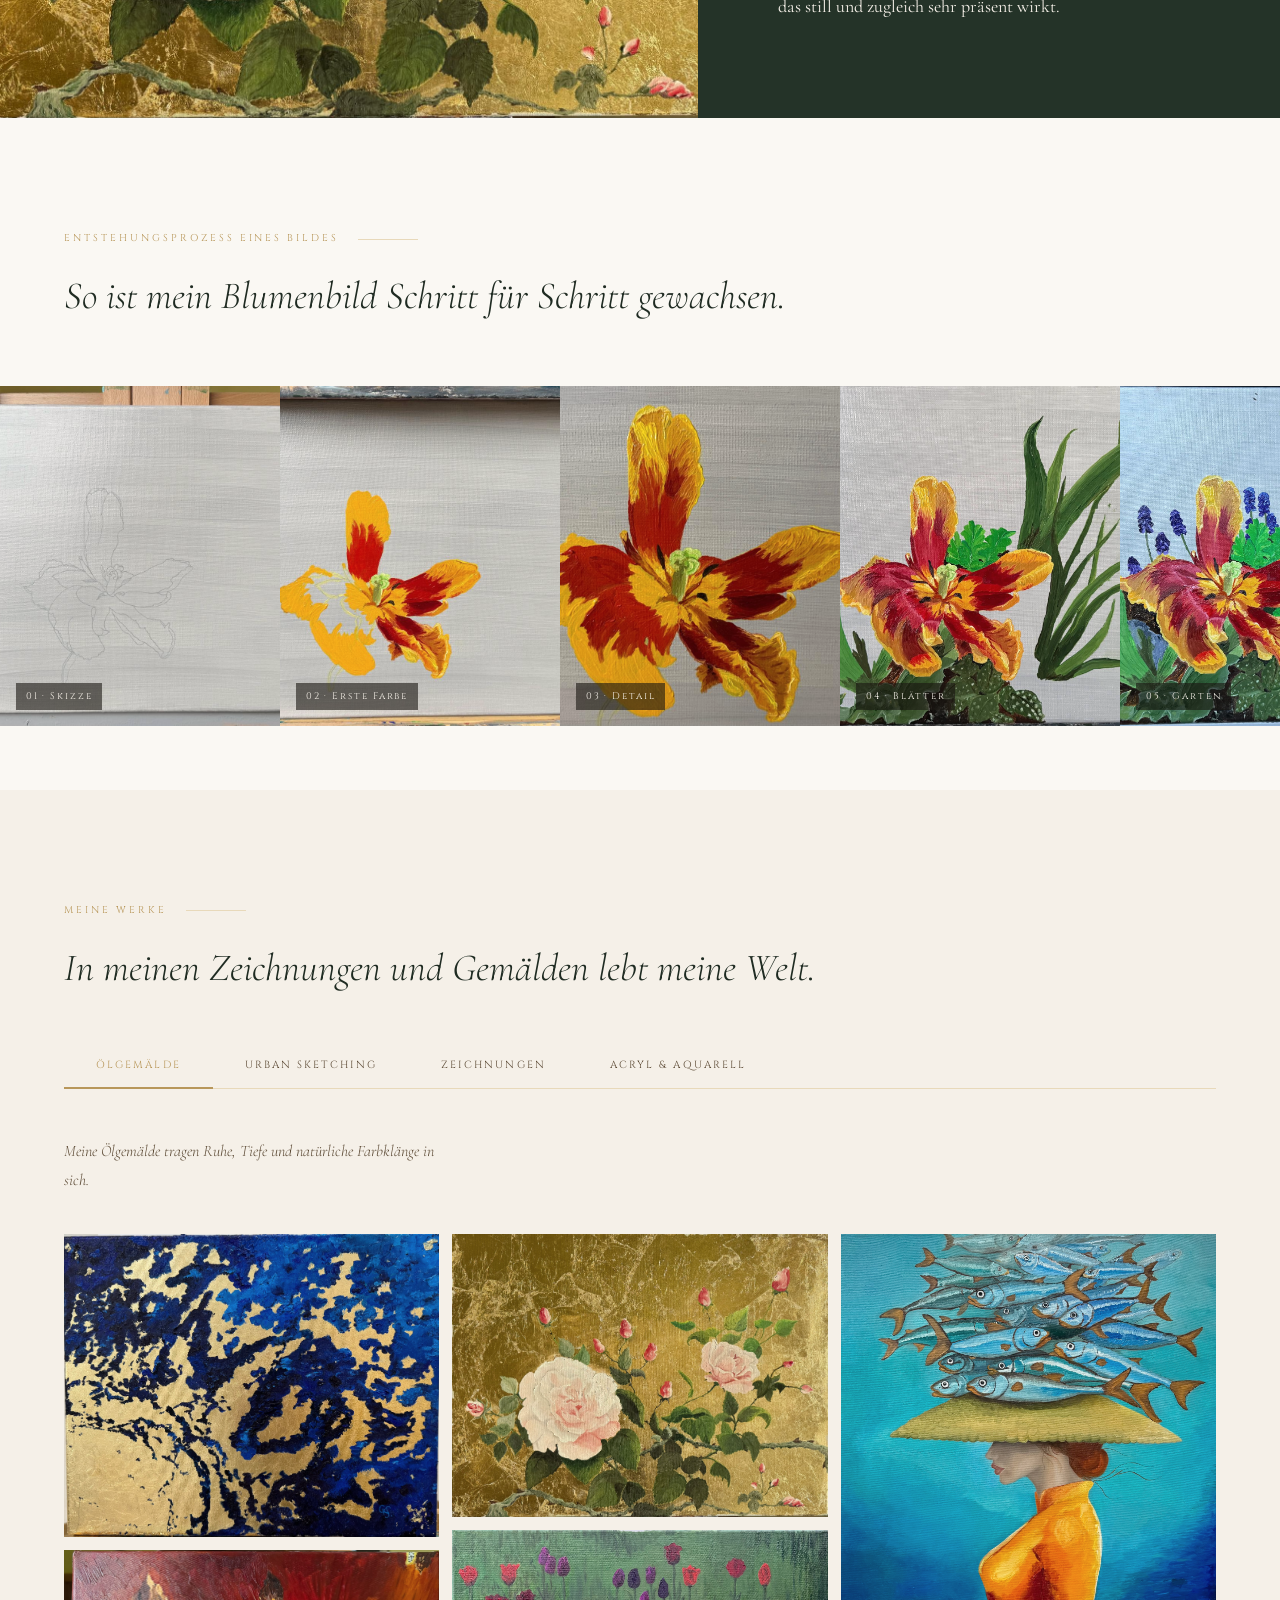
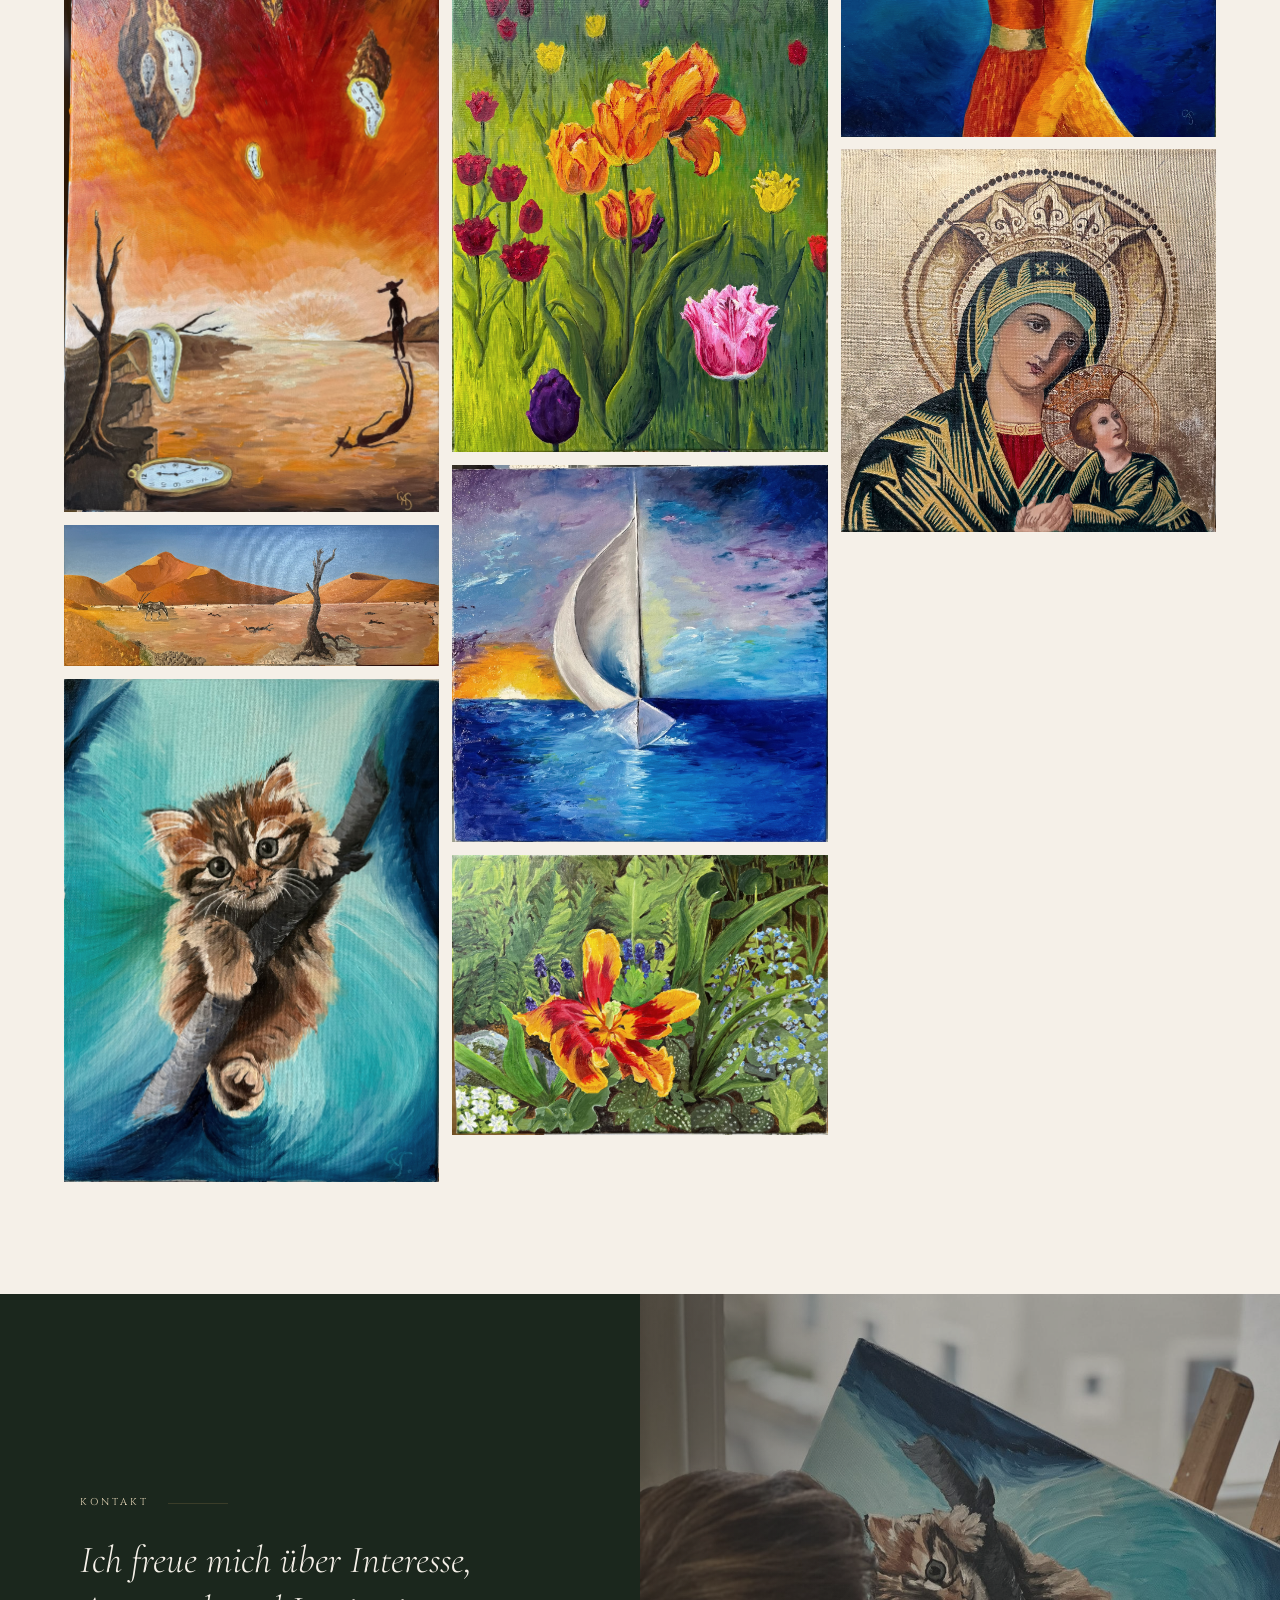
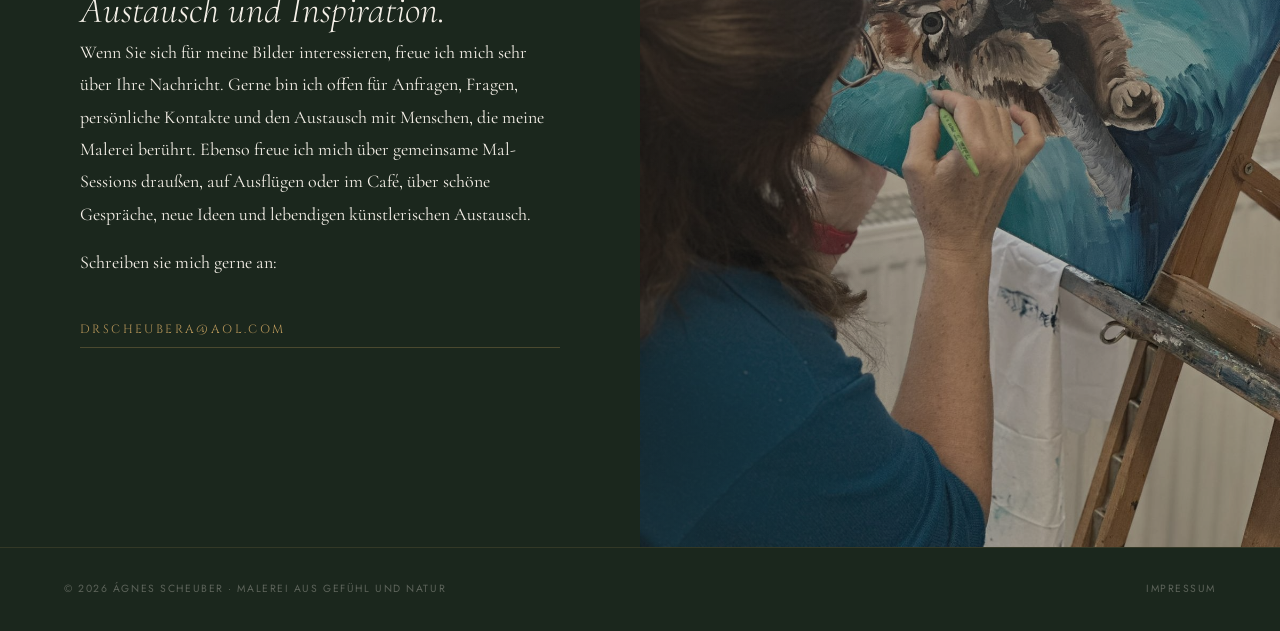
==== commit b7fb2882: "Promote urban sketching and add acrylic artwork" ====
--- a/claude-layout-test.html
+++ b/claude-layout-test.html
@@ -1300,7 +1300,7 @@
 <!-- ENTSTEHUNGSPROZESS -->
 <section class="entstehung" id="entstehung">
   <div class="container entstehung-header">
-    <span class="section-label fade-up">Mein Entstehungsprozess</span>
+    <span class="section-label fade-up">Entstehungsprozess eines Bildes</span>
     <h2 class="section-title fade-up">So ist mein Blumenbild Schritt für Schritt gewachsen.</h2>
   </div>
   <div class="process-strip">
@@ -1342,7 +1342,7 @@
     <h2 class="section-title fade-up" style="margin-bottom:3rem;">In meinen Zeichnungen und Gemälden lebt meine Welt.</h2>
     <div class="gallery-tabs">
       <button class="tab-btn active" data-tab="natur">Ölgemälde</button>
-      <button class="tab-btn" data-tab="reisen">Sketching</button>
+      <button class="tab-btn" data-tab="reisen">Urban Sketching</button>
       <button class="tab-btn" data-tab="zeichnungen">Zeichnungen</button>
       <button class="tab-btn" data-tab="traum">Acryl &amp; Aquarell</button>
     </div>
@@ -1380,61 +1380,10 @@
     </div>
     </div>
 
-    <!-- REISEN & ORTE -->
+        <!-- REISEN & ORTE -->
     <div class="tab-panel" id="tab-reisen">
-      <p style="font-style:italic;color:var(--brown);font-size:1rem;max-width:55ch;margin-bottom:2.5rem;font-weight:300;">Im Sketching halte ich Eindrücke, Bewegungen und besondere Momente spontan fest.</p>
-      <div class="sketch-subtabs">
-        <button class="sketch-subtab-btn active" data-sketch-tab="classic">Sketching</button>
-        <button class="sketch-subtab-btn" data-sketch-tab="urban">Urban Sketching</button>
-      </div>
-      <div class="sketch-subpanel active" id="sketch-classic">
-        <div class="masonry masonry-3">
-          <div class="masonry-item"><img src="Sketching/IMG_2609.jpeg" alt="Sketching 1" data-title="Sketching 1" title="Sketching 1"></div>
-          <div class="masonry-item"><img src="Sketching/IMG_2711.jpeg" alt="Sketching 2" data-title="Sketching 2" title="Sketching 2"></div>
-          <div class="masonry-item"><img src="Sketching/IMG_2712.jpeg" alt="Sketching 3" data-title="Sketching 3" title="Sketching 3"></div>
-          <div class="masonry-item"><img src="Sketching/IMG_2719.jpeg" alt="Sketching 4" data-title="Sketching 4" title="Sketching 4"></div>
-          <div class="masonry-item"><img src="Sketching/IMG_2720.jpeg" alt="Sketching 5" data-title="Sketching 5" title="Sketching 5"></div>
-          <div class="masonry-item"><img src="Sketching/IMG_3133.jpeg" alt="Sketching 6" data-title="Sketching 6" title="Sketching 6"></div>
-          <div class="masonry-item"><img src="Sketching/IMG_3530.jpeg" alt="Sketching 7" data-title="Sketching 7" title="Sketching 7"></div>
-          <div class="masonry-item"><img src="Sketching/IMG_3682.jpeg" alt="Sketching 8" data-title="Sketching 8" title="Sketching 8"></div>
-          <div class="masonry-item"><img src="Sketching/IMG_3826.jpeg" alt="Sketching 9" data-title="Sketching 9" title="Sketching 9"></div>
-          <div class="masonry-item"><img src="Sketching/IMG_3828.jpeg" alt="Sketching 10" data-title="Sketching 10" title="Sketching 10"></div>
-          <div class="masonry-item"><img src="Sketching/IMG_3829.jpeg" alt="Sketching 11" data-title="Sketching 11" title="Sketching 11"></div>
-          <div class="masonry-item"><img src="Sketching/IMG_3883.jpeg" alt="Sketching 12" data-title="Sketching 12" title="Sketching 12"></div>
-          <div class="masonry-item"><img src="Sketching/IMG_3916.jpeg" alt="Sketching 13" data-title="Sketching 13" title="Sketching 13"></div>
-          <div class="masonry-item"><img src="Sketching/IMG_3918.jpeg" alt="Sketching 14" data-title="Sketching 14" title="Sketching 14"></div>
-          <div class="masonry-item"><img src="Sketching/IMG_3919.jpeg" alt="Sketching 15" data-title="Sketching 15" title="Sketching 15"></div>
-          <div class="masonry-item"><img src="Sketching/IMG_4543.jpeg" alt="Sketching 16" data-title="Sketching 16" title="Sketching 16"></div>
-          <div class="masonry-item"><img src="Sketching/IMG_4544.jpeg" alt="Sketching 17" data-title="Sketching 17" title="Sketching 17"></div>
-          <div class="masonry-item"><img src="Sketching/IMG_4565.jpeg" alt="Sketching 18" data-title="Sketching 18" title="Sketching 18"></div>
-          <div class="masonry-item"><img src="Sketching/IMG_4864.jpeg" alt="Sketching 19" data-title="Sketching 19" title="Sketching 19"></div>
-          <div class="masonry-item"><img src="Sketching/IMG_4865.jpeg" alt="Sketching 20" data-title="Sketching 20" title="Sketching 20"></div>
-          <div class="masonry-item"><img src="Sketching/IMG_4866.jpeg" alt="Sketching 21" data-title="Sketching 21" title="Sketching 21"></div>
-          <div class="masonry-item"><img src="Sketching/IMG_4869.jpeg" alt="Sketching 22" data-title="Sketching 22" title="Sketching 22"></div>
-          <div class="masonry-item"><img src="Sketching/IMG_5134.jpeg" alt="Sketching 23" data-title="Sketching 23" title="Sketching 23"></div>
-          <div class="masonry-item"><img src="Sketching/IMG_5135.jpeg" alt="Sketching 24" data-title="Sketching 24" title="Sketching 24"></div>
-          <div class="masonry-item"><img src="Sketching/IMG_5334.jpeg" alt="Sketching 25" data-title="Sketching 25" title="Sketching 25"></div>
-          <div class="masonry-item"><img src="Sketching/IMG_5335.jpeg" alt="Sketching 26" data-title="Sketching 26" title="Sketching 26"></div>
-          <div class="masonry-item"><img src="Sketching/IMG_5655.jpeg" alt="Sketching 27" data-title="Sketching 27" title="Sketching 27"></div>
-          <div class="masonry-item"><img src="Sketching/IMG_5684.jpeg" alt="Sketching 28" data-title="Sketching 28" title="Sketching 28"></div>
-          <div class="masonry-item"><img src="Sketching/IMG_6349.jpeg" alt="Sketching 29" data-title="Sketching 29" title="Sketching 29"></div>
-          <div class="masonry-item"><img src="Sketching/IMG_6382.jpeg" alt="Sketching 30" data-title="Sketching 30" title="Sketching 30"></div>
-          <div class="masonry-item"><img src="Sketching/IMG_6513.jpeg" alt="Sketching 31" data-title="Sketching 31" title="Sketching 31"></div>
-          <div class="masonry-item"><img src="Sketching/IMG_6514.jpeg" alt="Sketching 32" data-title="Sketching 32" title="Sketching 32"></div>
-          <div class="masonry-item"><img src="Sketching/IMG_6517.jpeg" alt="Sketching 33" data-title="Sketching 33" title="Sketching 33"></div>
-          <div class="masonry-item"><img src="Sketching/IMG_6521.jpeg" alt="Sketching 34" data-title="Sketching 34" title="Sketching 34"></div>
-          <div class="masonry-item"><img src="Sketching/IMG_6522.jpeg" alt="Sketching 35" data-title="Sketching 35" title="Sketching 35"></div>
-          <div class="masonry-item"><img src="Sketching/IMG_6525.jpeg" alt="Sketching 36" data-title="Sketching 36" title="Sketching 36"></div>
-          <div class="masonry-item"><img src="Sketching/IMG_6526.jpeg" alt="Sketching 37" data-title="Sketching 37" title="Sketching 37"></div>
-          <div class="masonry-item"><img src="Sketching/IMG_6822.jpeg" alt="Sketching 38" data-title="Sketching 38" title="Sketching 38"></div>
-          <div class="masonry-item"><img src="Sketching/IMG_6823.jpeg" alt="Sketching 39" data-title="Sketching 39" title="Sketching 39"></div>
-          <div class="masonry-item"><img src="Sketching/IMG_7069.jpeg" alt="Sketching 40" data-title="Sketching 40" title="Sketching 40"></div>
-          <div class="masonry-item"><img src="Sketching/IMG_7128.jpeg" alt="Sketching 41" data-title="Sketching 41" title="Sketching 41"></div>
-        </div>
-      </div>
-      <div class="sketch-subpanel" id="sketch-urban">
-        <div class="gallery-subsection-title">Urban Sketching</div>
-        <div class="masonry masonry-3">
+      <p style="font-style:italic;color:var(--brown);font-size:1rem;max-width:55ch;margin-bottom:2.5rem;font-weight:300;">Im Urban Sketching halte ich Orte, Atmosphäre und besondere Momente spontan fest.</p>
+      <div class="masonry masonry-3">
           <div class="masonry-item"><img src="Sketching/Urban Sketching/IMG_2713.jpeg" alt="Urban Sketching 1" data-title="Urban Sketching 1" title="Urban Sketching 1"></div>
           <div class="masonry-item"><img src="Sketching/Urban Sketching/IMG_2716.jpeg" alt="Urban Sketching 2" data-title="Urban Sketching 2" title="Urban Sketching 2"></div>
           <div class="masonry-item"><img src="Sketching/Urban Sketching/IMG_3945.jpeg" alt="Urban Sketching 3" data-title="Urban Sketching 3" title="Urban Sketching 3"></div>
@@ -1460,7 +1409,6 @@
           <div class="masonry-item"><img src="Sketching/Urban Sketching/IMG_7283.jpeg" alt="Urban Sketching 23" data-title="Urban Sketching 23" title="Urban Sketching 23"></div>
           <div class="masonry-item"><img src="Sketching/Urban Sketching/IMG_7289.jpeg" alt="Urban Sketching 24" data-title="Urban Sketching 24" title="Urban Sketching 24"></div>
           <div class="masonry-item"><img src="Sketching/Urban Sketching/IMG_7292.jpeg" alt="Urban Sketching 25" data-title="Urban Sketching 25" title="Urban Sketching 25"></div>
-        </div>
       </div>
     </div>
 
@@ -1497,6 +1445,7 @@
       <div class="masonry-item"><img src="Acryl & Aquarell/IMG_7929.jpeg" alt="Acryl & Aquarell 27" data-title="Acryl & Aquarell 27" title="Acryl & Aquarell 27"></div>
       <div class="masonry-item"><img src="Acryl & Aquarell/IMG_7948.jpeg" alt="Acryl & Aquarell 28" data-title="Acryl & Aquarell 28" title="Acryl & Aquarell 28"></div>
       <div class="masonry-item"><img src="Acryl & Aquarell/IMG_9549.jpeg" alt="Acryl & Aquarell 29" data-title="Acryl & Aquarell 29" title="Acryl & Aquarell 29"></div>
+      <div class="masonry-item"><img src="Acryl & Aquarell/WhatsApp Image 2026-06-28 at 13.56.19.jpeg" alt="Acryl & Aquarell 30" data-title="Acryl & Aquarell 30" title="Acryl & Aquarell 30"></div>
     </div>
     </div>
   </div>
@@ -1683,3 +1632,5 @@
 
 
 
+
+
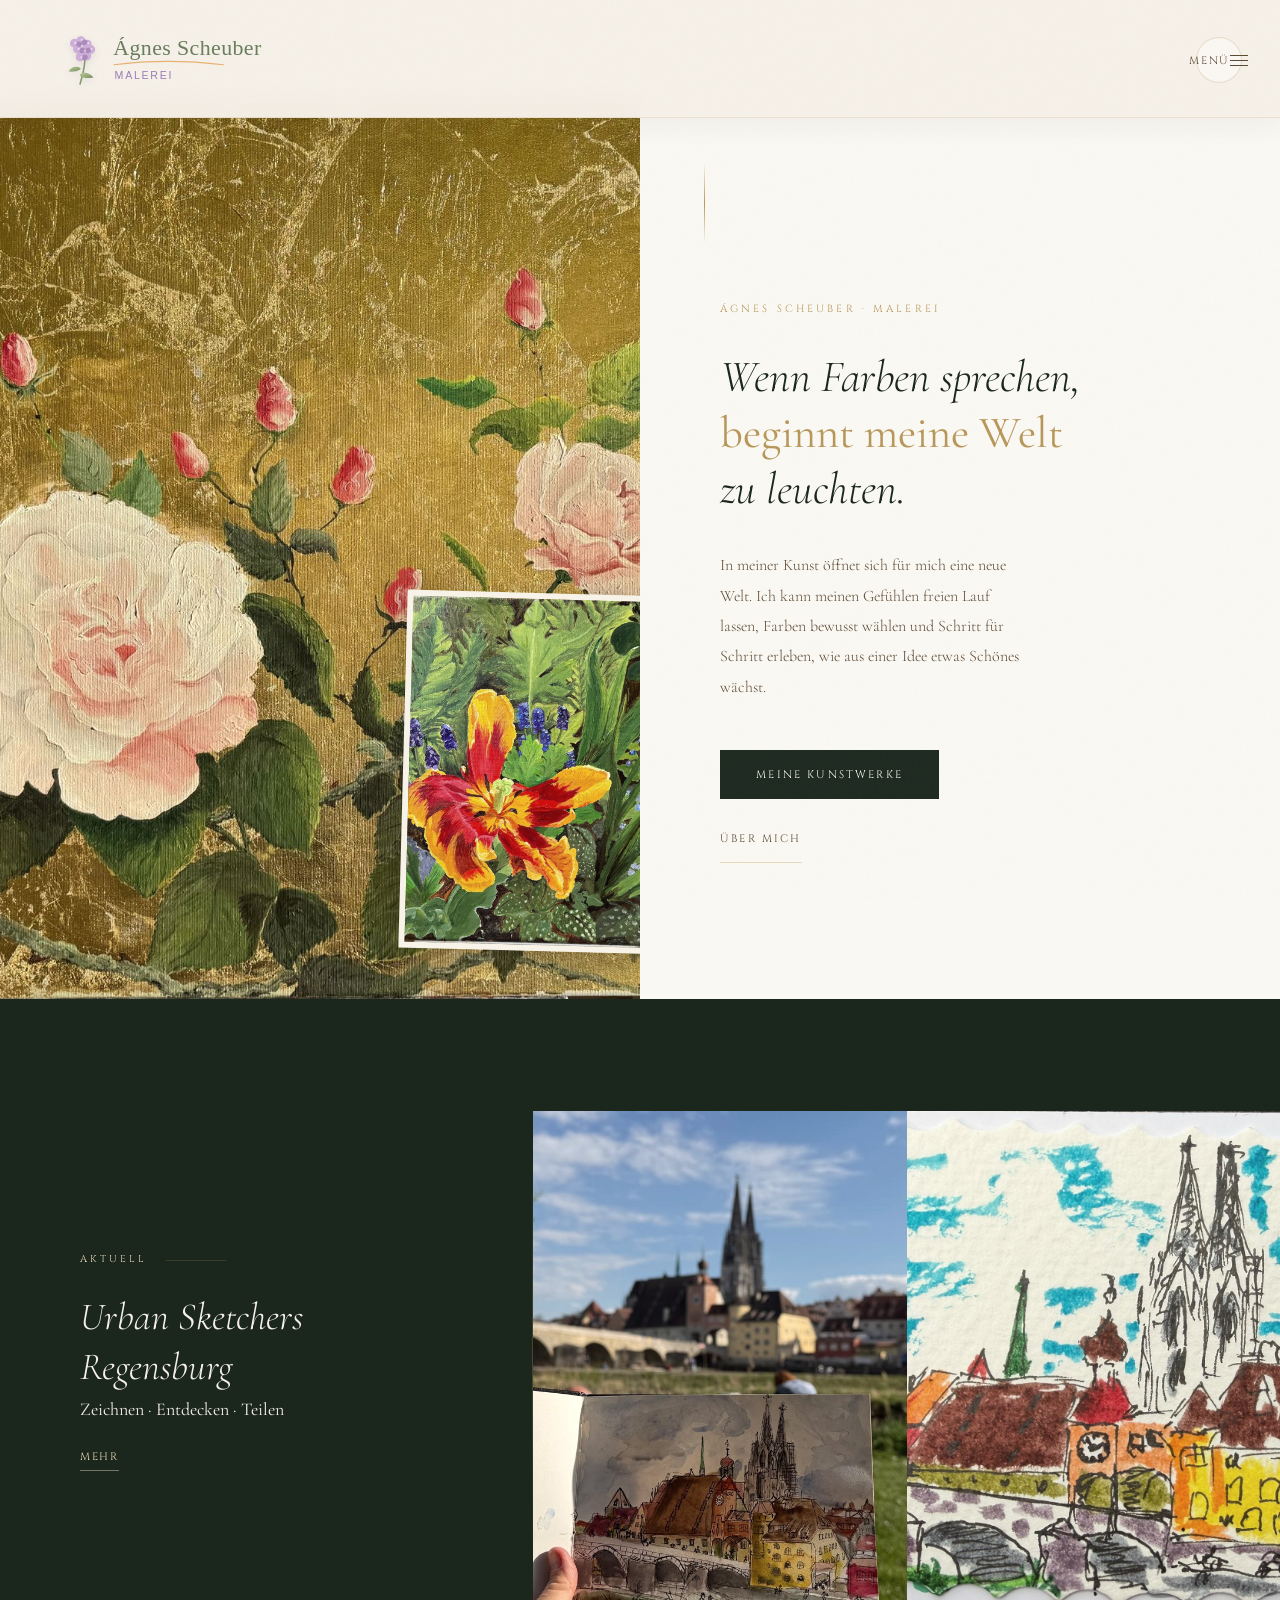
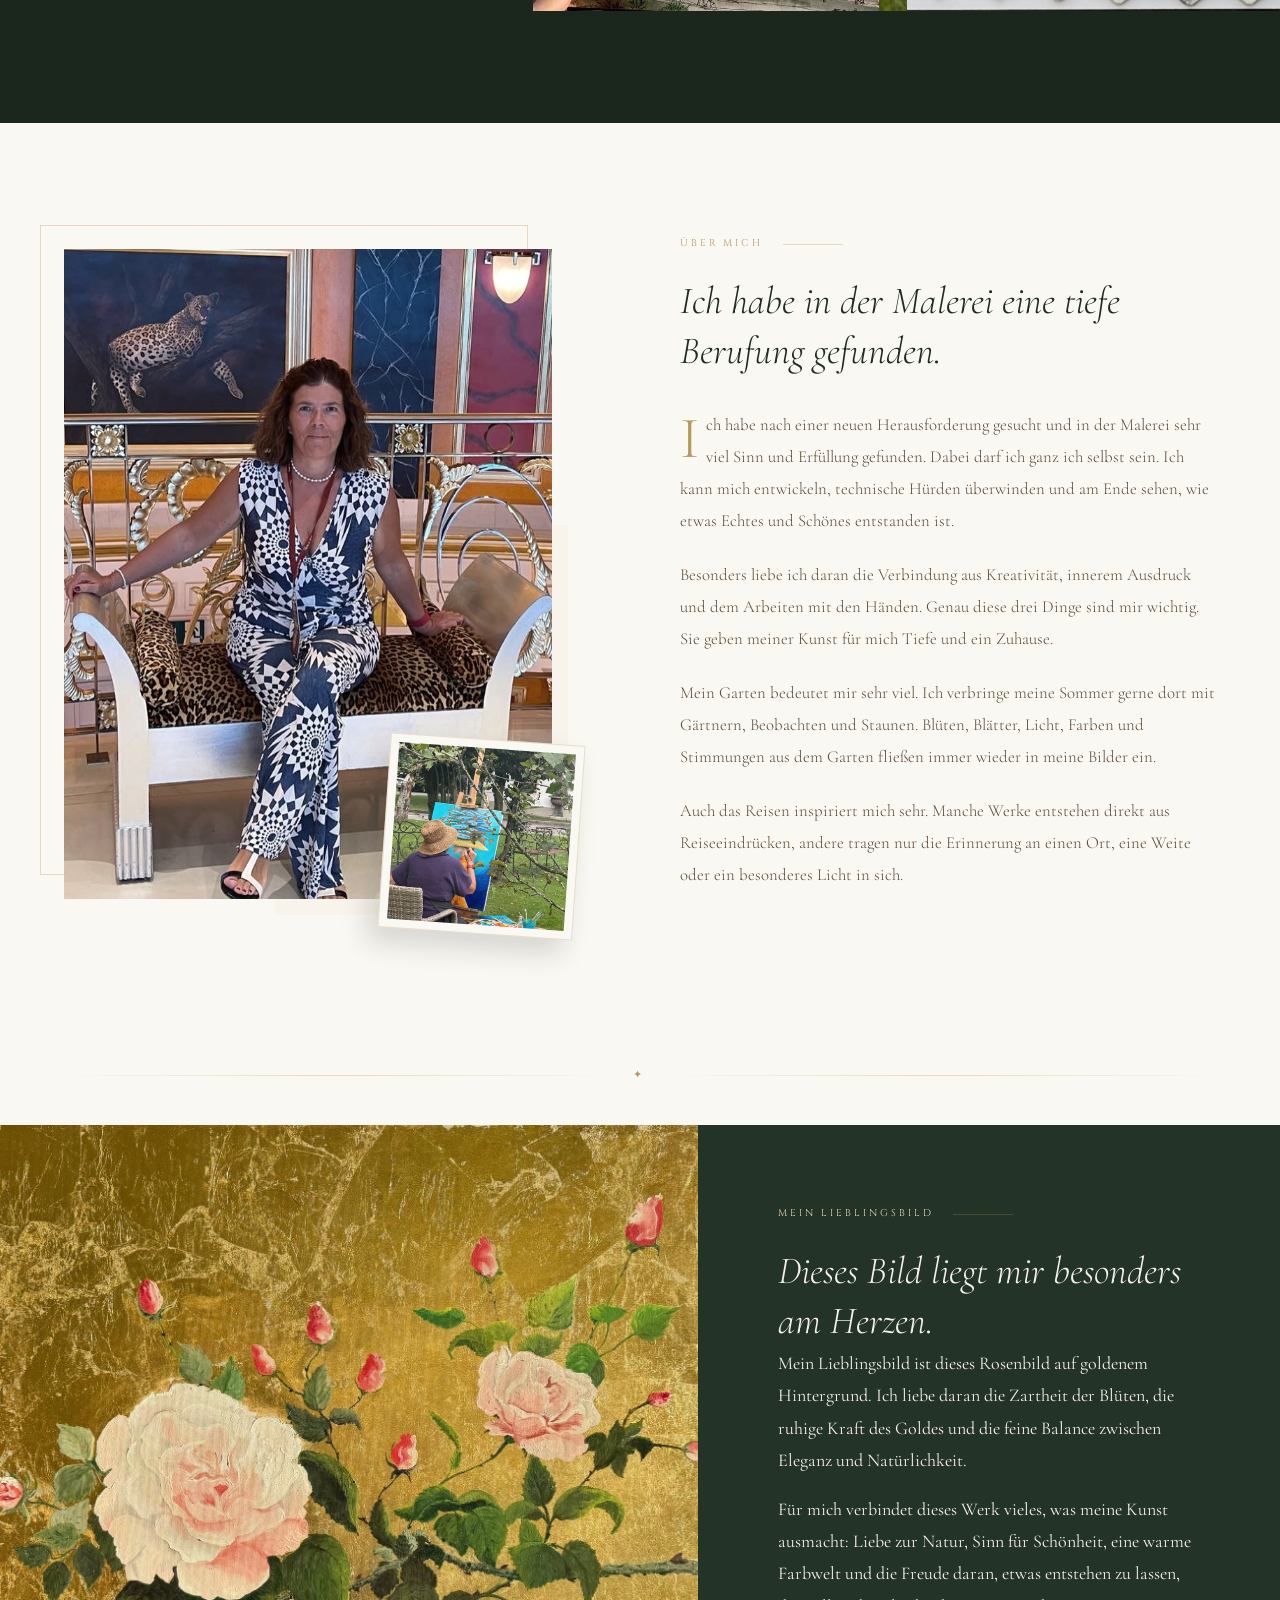
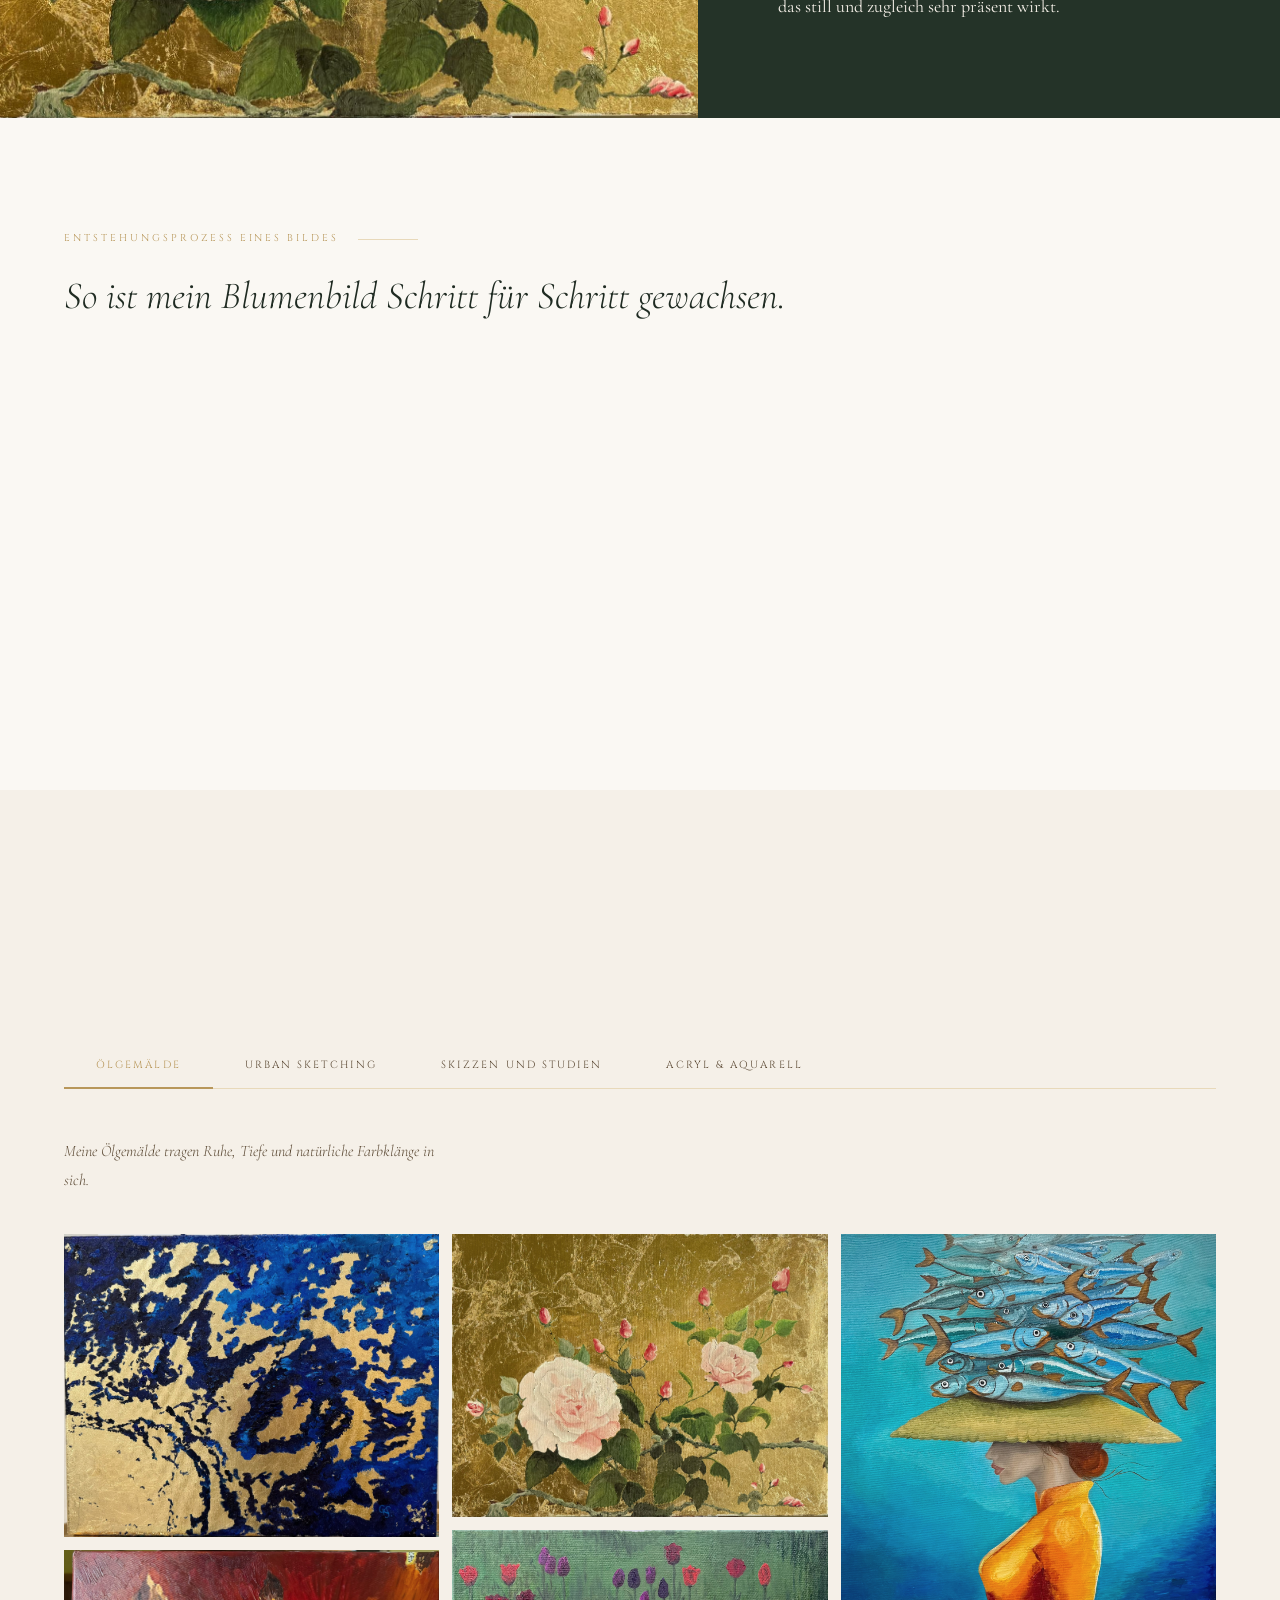
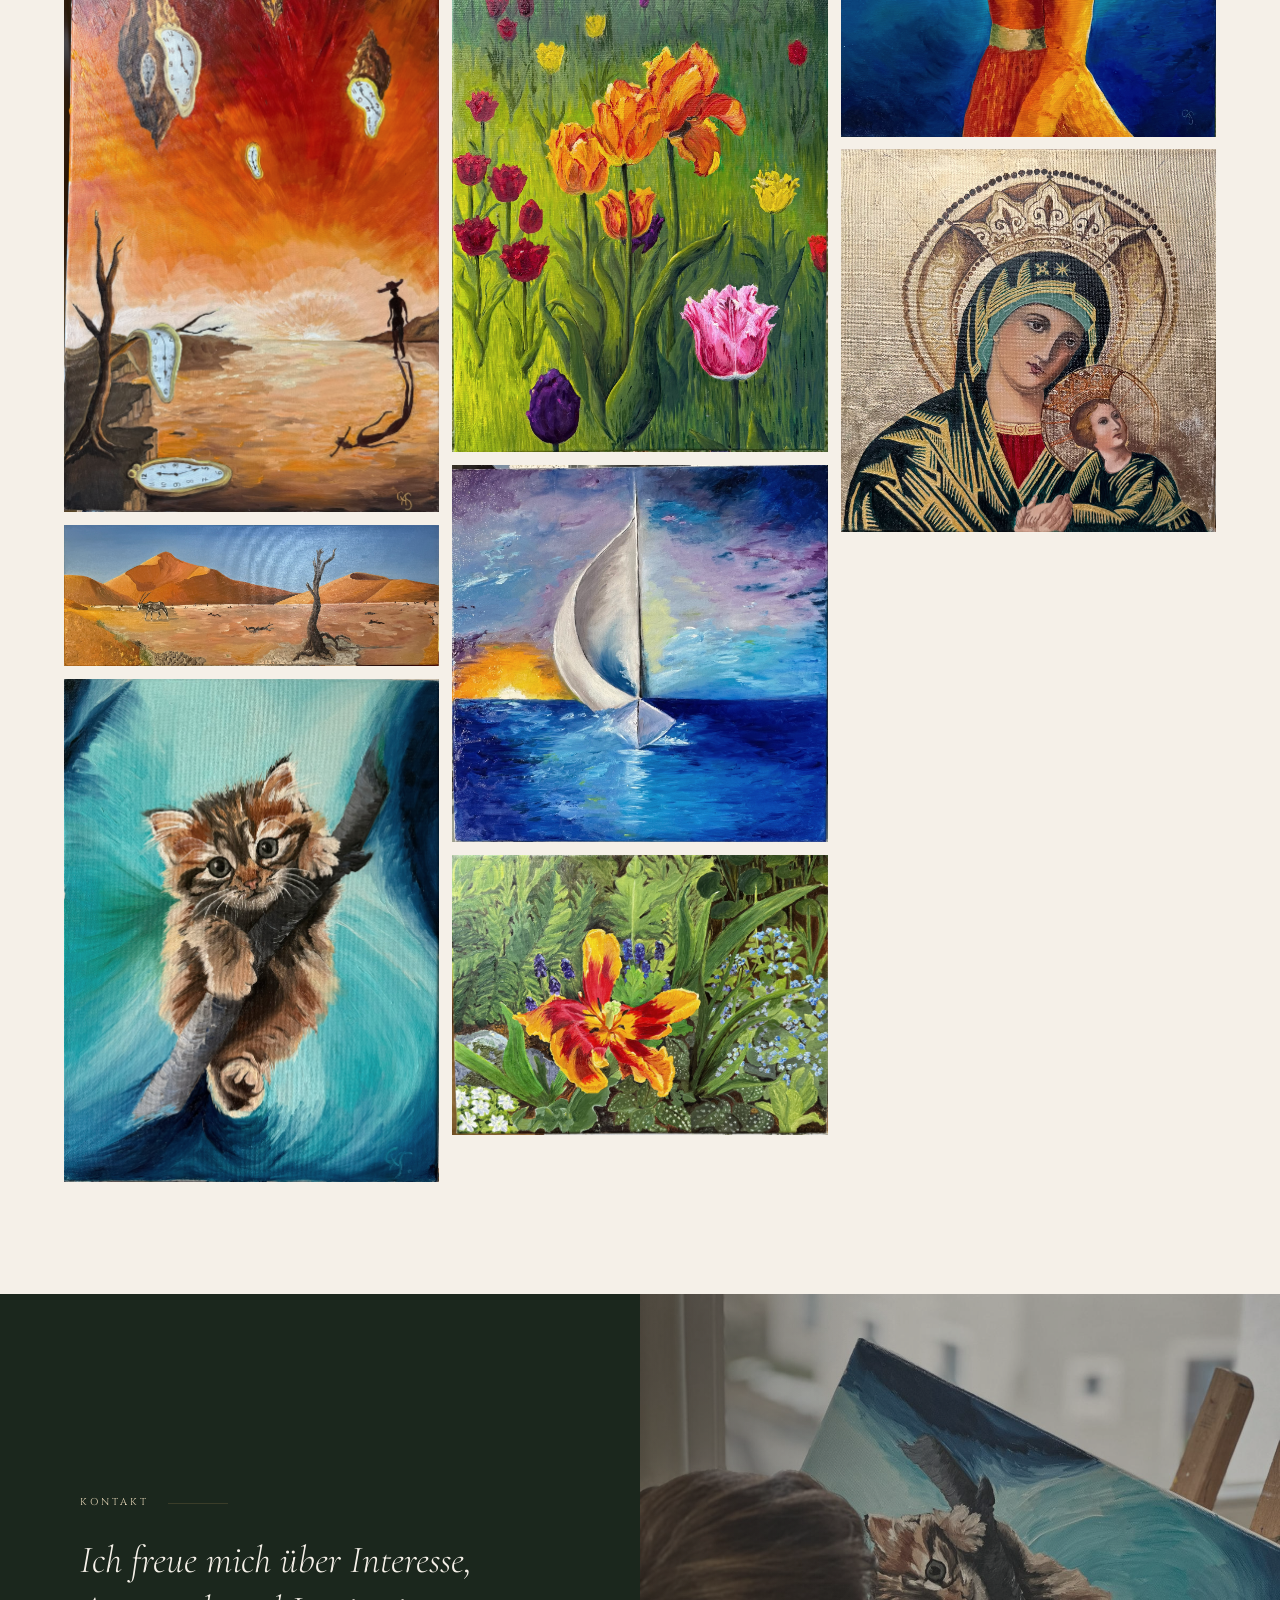
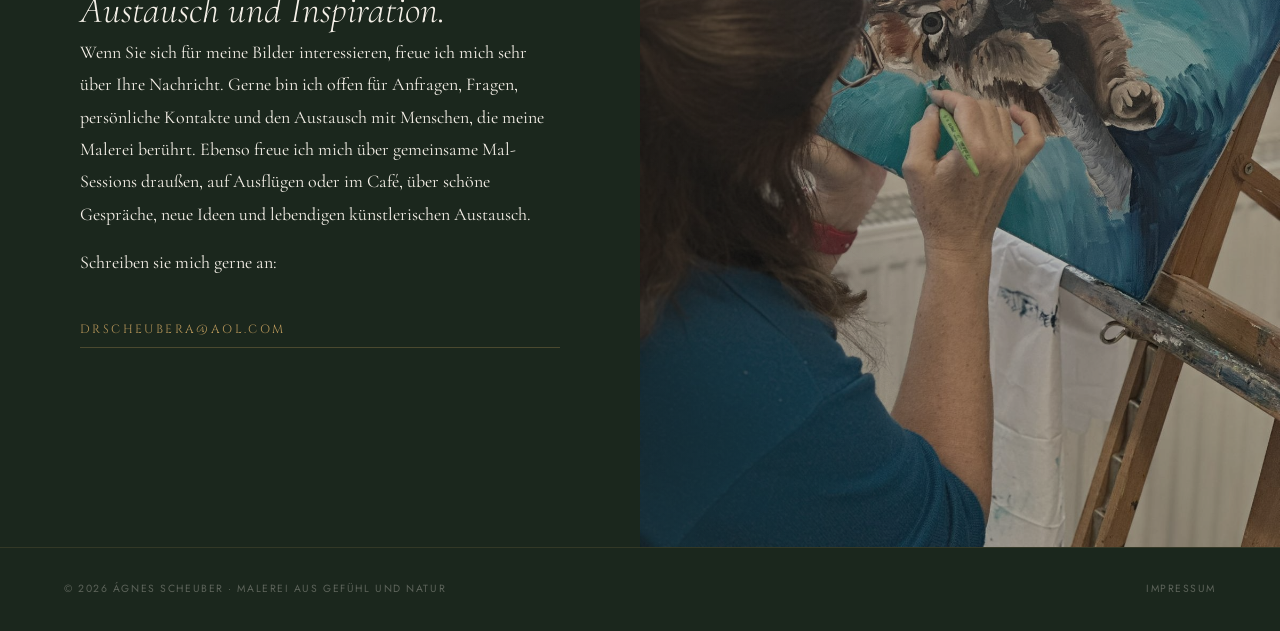
==== commit ebead57c: "Add new studies and update drawings section" ====
--- a/claude-layout-test.html
+++ b/claude-layout-test.html
@@ -1343,23 +1343,46 @@
     <div class="gallery-tabs">
       <button class="tab-btn active" data-tab="natur">Ölgemälde</button>
       <button class="tab-btn" data-tab="reisen">Urban Sketching</button>
-      <button class="tab-btn" data-tab="zeichnungen">Zeichnungen</button>
+      <button class="tab-btn" data-tab="zeichnungen">Skizzen und Studien</button>
       <button class="tab-btn" data-tab="traum">Acryl &amp; Aquarell</button>
     </div>
     <!-- ZEICHNUNGEN -->
     <div class="tab-panel" id="tab-zeichnungen">
       <p style="font-style:italic;color:var(--brown);font-size:1rem;max-width:none;width:100%;margin-bottom:2.5rem;font-weight:300;">In meinen Zeichnungen beobachte ich Formen, Natur, Menschen und Stimmungen.</p>
-      <div class="gallery-subsection-title">Skizzen und Studien in Schwarz-Weiß</div>
       <div class="masonry">
-      <div class="masonry-item"><img src="Zeichnungen/IMG_4563.jpeg" alt="Zeichnung 1" data-title="Zeichnung 1" title="Zeichnung 1"></div>
-      <div class="masonry-item"><img src="Zeichnungen/IMG_5153.jpeg" alt="Zeichnung 2" data-title="Zeichnung 2" title="Zeichnung 2"></div>
-      <div class="masonry-item"><img src="Zeichnungen/IMG_5203.jpeg" alt="Zeichnung 3" data-title="Zeichnung 3" title="Zeichnung 3"></div>
-      <div class="masonry-item"><img src="Zeichnungen/IMG_5366.jpeg" alt="Zeichnung 4" data-title="Zeichnung 4" title="Zeichnung 4"></div>
-      <div class="masonry-item"><img src="Zeichnungen/IMG_5530.jpeg" alt="Zeichnung 5" data-title="Zeichnung 5" title="Zeichnung 5"></div>
-      <div class="masonry-item"><img src="Zeichnungen/IMG_5678.jpeg" alt="Zeichnung 6" data-title="Zeichnung 6" title="Zeichnung 6"></div>
-      <div class="masonry-item"><img src="Zeichnungen/IMG_5806.jpeg" alt="Zeichnung 7" data-title="Zeichnung 7" title="Zeichnung 7"></div>
-      <div class="masonry-item"><img src="Zeichnungen/IMG_6241.jpeg" alt="Zeichnung 8" data-title="Zeichnung 8" title="Zeichnung 8"></div>
-      <div class="masonry-item"><img src="Zeichnungen/IMG_7680.jpeg" alt="Zeichnung 9" data-title="Zeichnung 9" title="Zeichnung 9"></div>
+      <div class="masonry-item"><img src="Zeichnungen/IMG_4563.jpeg" alt="Skizze und Studie 1" data-title="Skizze und Studie 1" title="Skizze und Studie 1"></div>
+      <div class="masonry-item"><img src="Zeichnungen/IMG_5153.jpeg" alt="Skizze und Studie 2" data-title="Skizze und Studie 2" title="Skizze und Studie 2"></div>
+      <div class="masonry-item"><img src="Zeichnungen/IMG_5203.jpeg" alt="Skizze und Studie 3" data-title="Skizze und Studie 3" title="Skizze und Studie 3"></div>
+      <div class="masonry-item"><img src="Zeichnungen/IMG_5366.jpeg" alt="Skizze und Studie 4" data-title="Skizze und Studie 4" title="Skizze und Studie 4"></div>
+      <div class="masonry-item"><img src="Zeichnungen/IMG_5530.jpeg" alt="Skizze und Studie 5" data-title="Skizze und Studie 5" title="Skizze und Studie 5"></div>
+      <div class="masonry-item"><img src="Zeichnungen/IMG_5678.jpeg" alt="Skizze und Studie 6" data-title="Skizze und Studie 6" title="Skizze und Studie 6"></div>
+      <div class="masonry-item"><img src="Zeichnungen/IMG_5806.jpeg" alt="Skizze und Studie 7" data-title="Skizze und Studie 7" title="Skizze und Studie 7"></div>
+      <div class="masonry-item"><img src="Zeichnungen/IMG_6241.jpeg" alt="Skizze und Studie 8" data-title="Skizze und Studie 8" title="Skizze und Studie 8"></div>
+      <div class="masonry-item"><img src="Zeichnungen/IMG_7680.jpeg" alt="Skizze und Studie 9" data-title="Skizze und Studie 9" title="Skizze und Studie 9"></div>
+      <div class="masonry-item"><img src="Zeichnungen/WhatsApp Image 2026-06-28 at 14.20.49 (1).jpeg" alt="Skizze und Studie 10" data-title="Skizze und Studie 10" title="Skizze und Studie 10"></div>
+      <div class="masonry-item"><img src="Zeichnungen/WhatsApp Image 2026-06-28 at 14.20.49 (2).jpeg" alt="Skizze und Studie 11" data-title="Skizze und Studie 11" title="Skizze und Studie 11"></div>
+      <div class="masonry-item"><img src="Zeichnungen/WhatsApp Image 2026-06-28 at 14.20.49 (3).jpeg" alt="Skizze und Studie 12" data-title="Skizze und Studie 12" title="Skizze und Studie 12"></div>
+      <div class="masonry-item"><img src="Zeichnungen/WhatsApp Image 2026-06-28 at 14.20.49.jpeg" alt="Skizze und Studie 13" data-title="Skizze und Studie 13" title="Skizze und Studie 13"></div>
+      <div class="masonry-item"><img src="Zeichnungen/WhatsApp Image 2026-06-28 at 14.20.50.jpeg" alt="Skizze und Studie 14" data-title="Skizze und Studie 14" title="Skizze und Studie 14"></div>
+      <div class="masonry-item"><img src="Zeichnungen/WhatsApp Image 2026-06-28 at 14.20.51 (1).jpeg" alt="Skizze und Studie 15" data-title="Skizze und Studie 15" title="Skizze und Studie 15"></div>
+      <div class="masonry-item"><img src="Zeichnungen/WhatsApp Image 2026-06-28 at 14.20.51 (2).jpeg" alt="Skizze und Studie 16" data-title="Skizze und Studie 16" title="Skizze und Studie 16"></div>
+      <div class="masonry-item"><img src="Zeichnungen/WhatsApp Image 2026-06-28 at 14.20.51 (3).jpeg" alt="Skizze und Studie 17" data-title="Skizze und Studie 17" title="Skizze und Studie 17"></div>
+      <div class="masonry-item"><img src="Zeichnungen/WhatsApp Image 2026-06-28 at 14.20.51 (4).jpeg" alt="Skizze und Studie 18" data-title="Skizze und Studie 18" title="Skizze und Studie 18"></div>
+      <div class="masonry-item"><img src="Zeichnungen/WhatsApp Image 2026-06-28 at 14.20.51.jpeg" alt="Skizze und Studie 19" data-title="Skizze und Studie 19" title="Skizze und Studie 19"></div>
+      <div class="masonry-item"><img src="Zeichnungen/WhatsApp Image 2026-06-28 at 14.20.52 (1).jpeg" alt="Skizze und Studie 20" data-title="Skizze und Studie 20" title="Skizze und Studie 20"></div>
+      <div class="masonry-item"><img src="Zeichnungen/WhatsApp Image 2026-06-28 at 14.20.52 (2).jpeg" alt="Skizze und Studie 21" data-title="Skizze und Studie 21" title="Skizze und Studie 21"></div>
+      <div class="masonry-item"><img src="Zeichnungen/WhatsApp Image 2026-06-28 at 14.20.52.jpeg" alt="Skizze und Studie 22" data-title="Skizze und Studie 22" title="Skizze und Studie 22"></div>
+      <div class="masonry-item"><img src="Zeichnungen/WhatsApp Image 2026-06-28 at 14.20.53.jpeg" alt="Skizze und Studie 23" data-title="Skizze und Studie 23" title="Skizze und Studie 23"></div>
+      <div class="masonry-item"><img src="Zeichnungen/WhatsApp Image 2026-06-28 at 14.20.54 (1).jpeg" alt="Skizze und Studie 24" data-title="Skizze und Studie 24" title="Skizze und Studie 24"></div>
+      <div class="masonry-item"><img src="Zeichnungen/WhatsApp Image 2026-06-28 at 14.20.54 (2).jpeg" alt="Skizze und Studie 25" data-title="Skizze und Studie 25" title="Skizze und Studie 25"></div>
+      <div class="masonry-item"><img src="Zeichnungen/WhatsApp Image 2026-06-28 at 14.20.54.jpeg" alt="Skizze und Studie 26" data-title="Skizze und Studie 26" title="Skizze und Studie 26"></div>
+      <div class="masonry-item"><img src="Zeichnungen/WhatsApp Image 2026-06-28 at 14.20.55.jpeg" alt="Skizze und Studie 27" data-title="Skizze und Studie 27" title="Skizze und Studie 27"></div>
+      <div class="masonry-item"><img src="Zeichnungen/WhatsApp Image 2026-06-28 at 14.20.56 (1).jpeg" alt="Skizze und Studie 28" data-title="Skizze und Studie 28" title="Skizze und Studie 28"></div>
+      <div class="masonry-item"><img src="Zeichnungen/WhatsApp Image 2026-06-28 at 14.20.56 (2).jpeg" alt="Skizze und Studie 29" data-title="Skizze und Studie 29" title="Skizze und Studie 29"></div>
+      <div class="masonry-item"><img src="Zeichnungen/WhatsApp Image 2026-06-28 at 14.20.56.jpeg" alt="Skizze und Studie 30" data-title="Skizze und Studie 30" title="Skizze und Studie 30"></div>
+      <div class="masonry-item"><img src="Zeichnungen/WhatsApp Image 2026-06-28 at 14.20.57 (1).jpeg" alt="Skizze und Studie 31" data-title="Skizze und Studie 31" title="Skizze und Studie 31"></div>
+      <div class="masonry-item"><img src="Zeichnungen/WhatsApp Image 2026-06-28 at 14.20.57 (2).jpeg" alt="Skizze und Studie 32" data-title="Skizze und Studie 32" title="Skizze und Studie 32"></div>
+      <div class="masonry-item"><img src="Zeichnungen/WhatsApp Image 2026-06-28 at 14.20.57.jpeg" alt="Skizze und Studie 33" data-title="Skizze und Studie 33" title="Skizze und Studie 33"></div>
     </div>
     </div>
 
@@ -1634,3 +1657,5 @@
 
 
 
+
+
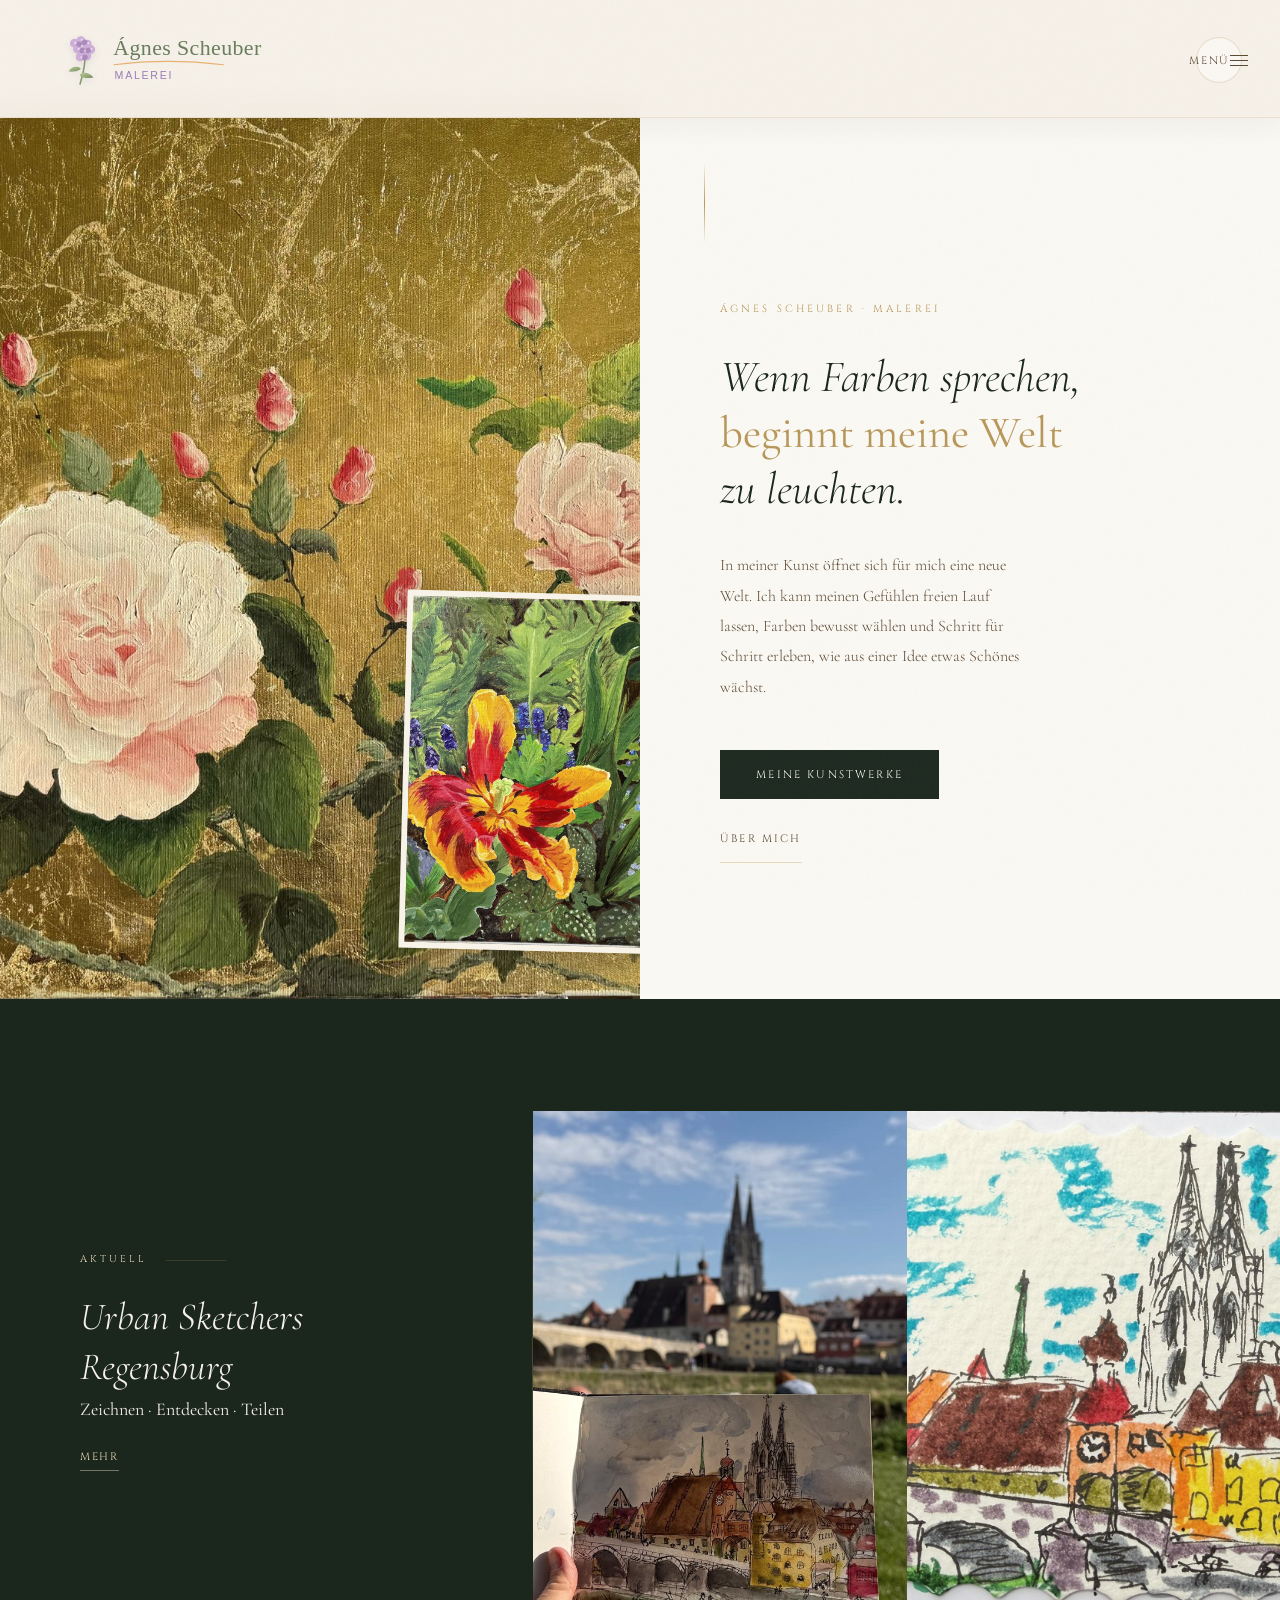
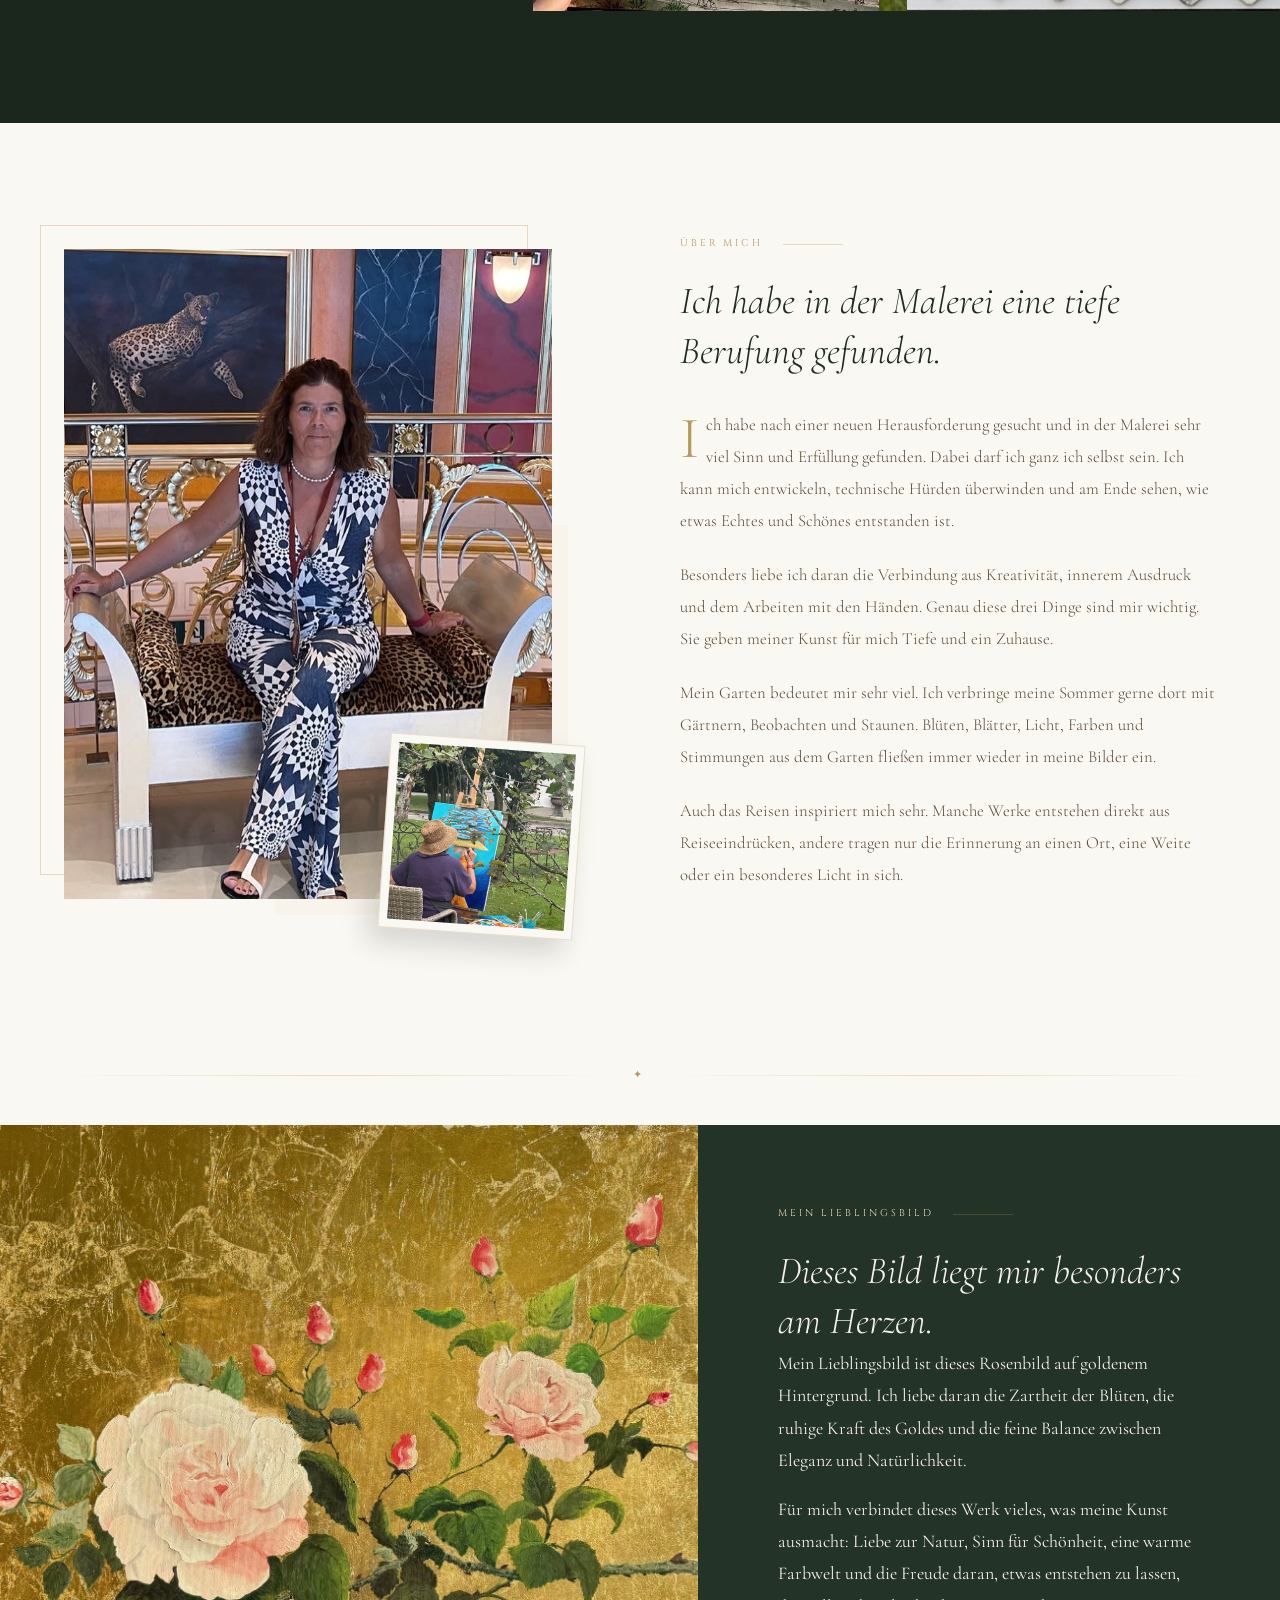
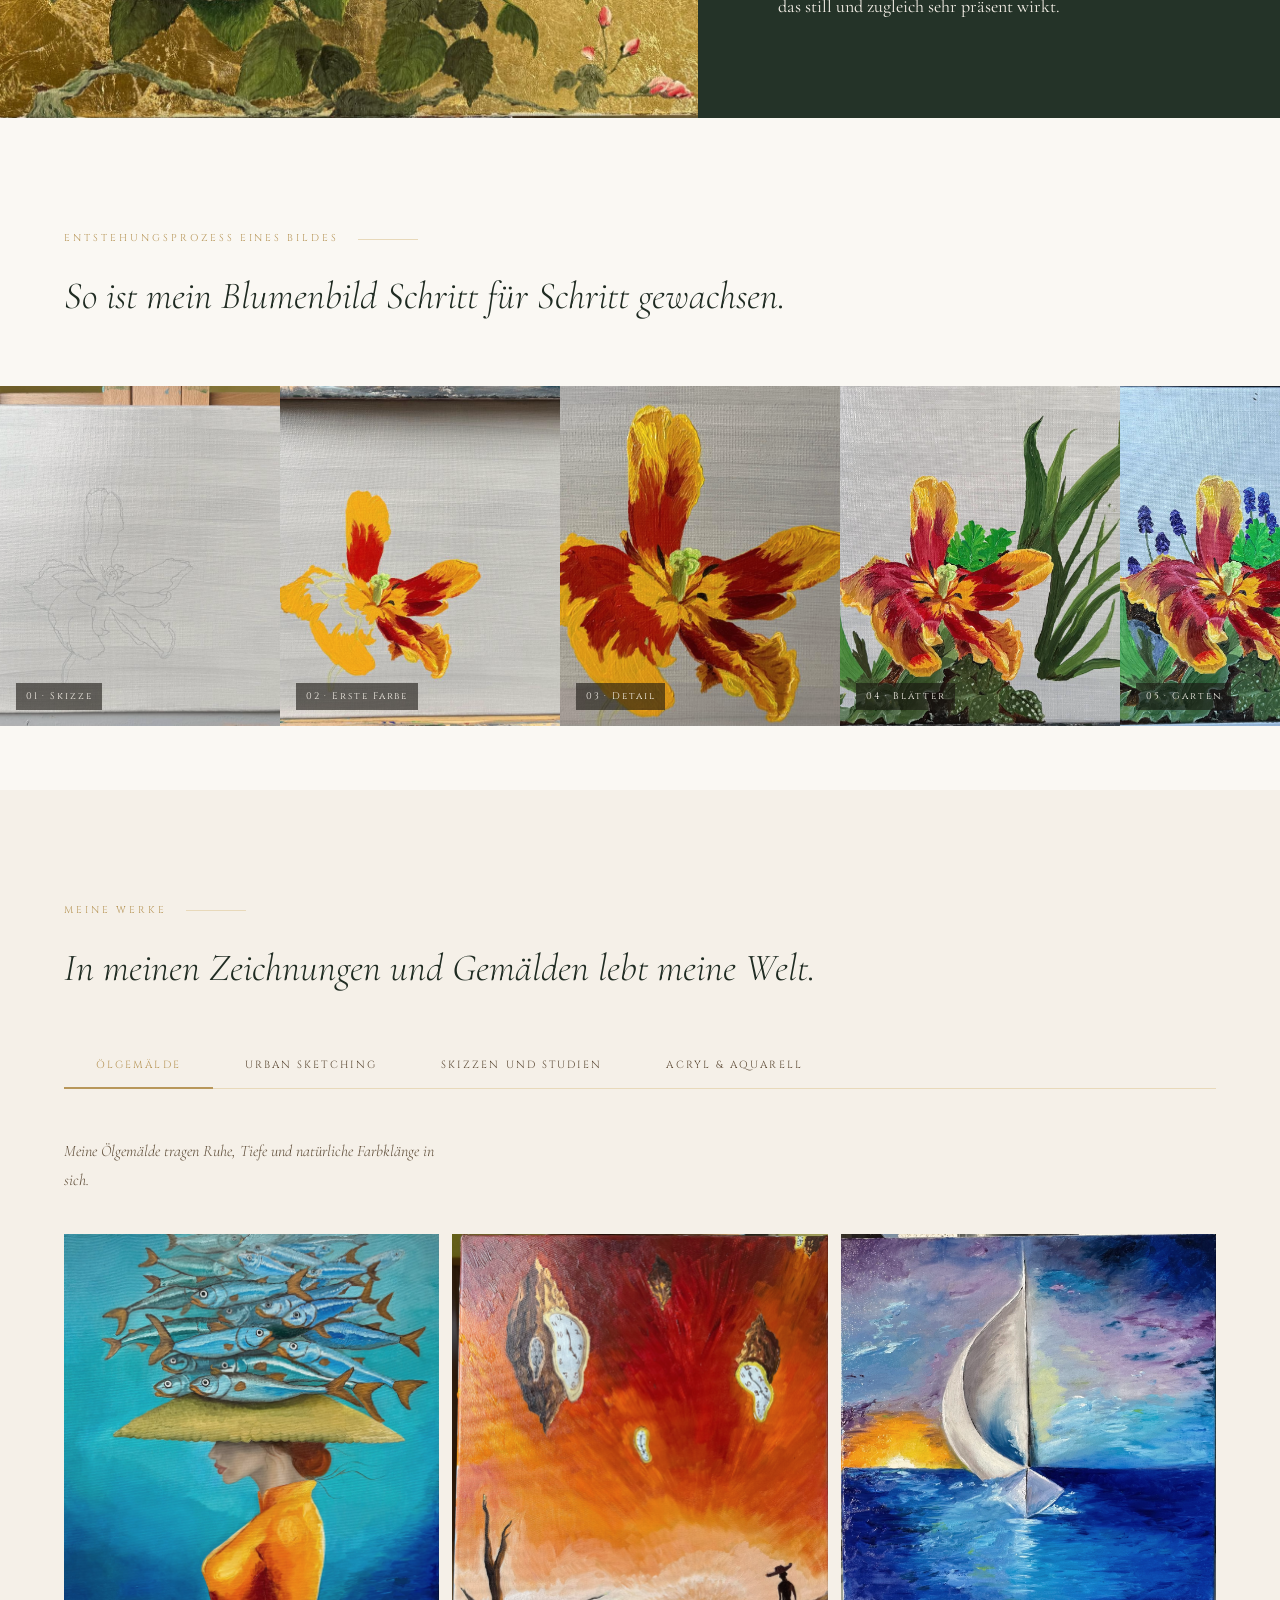
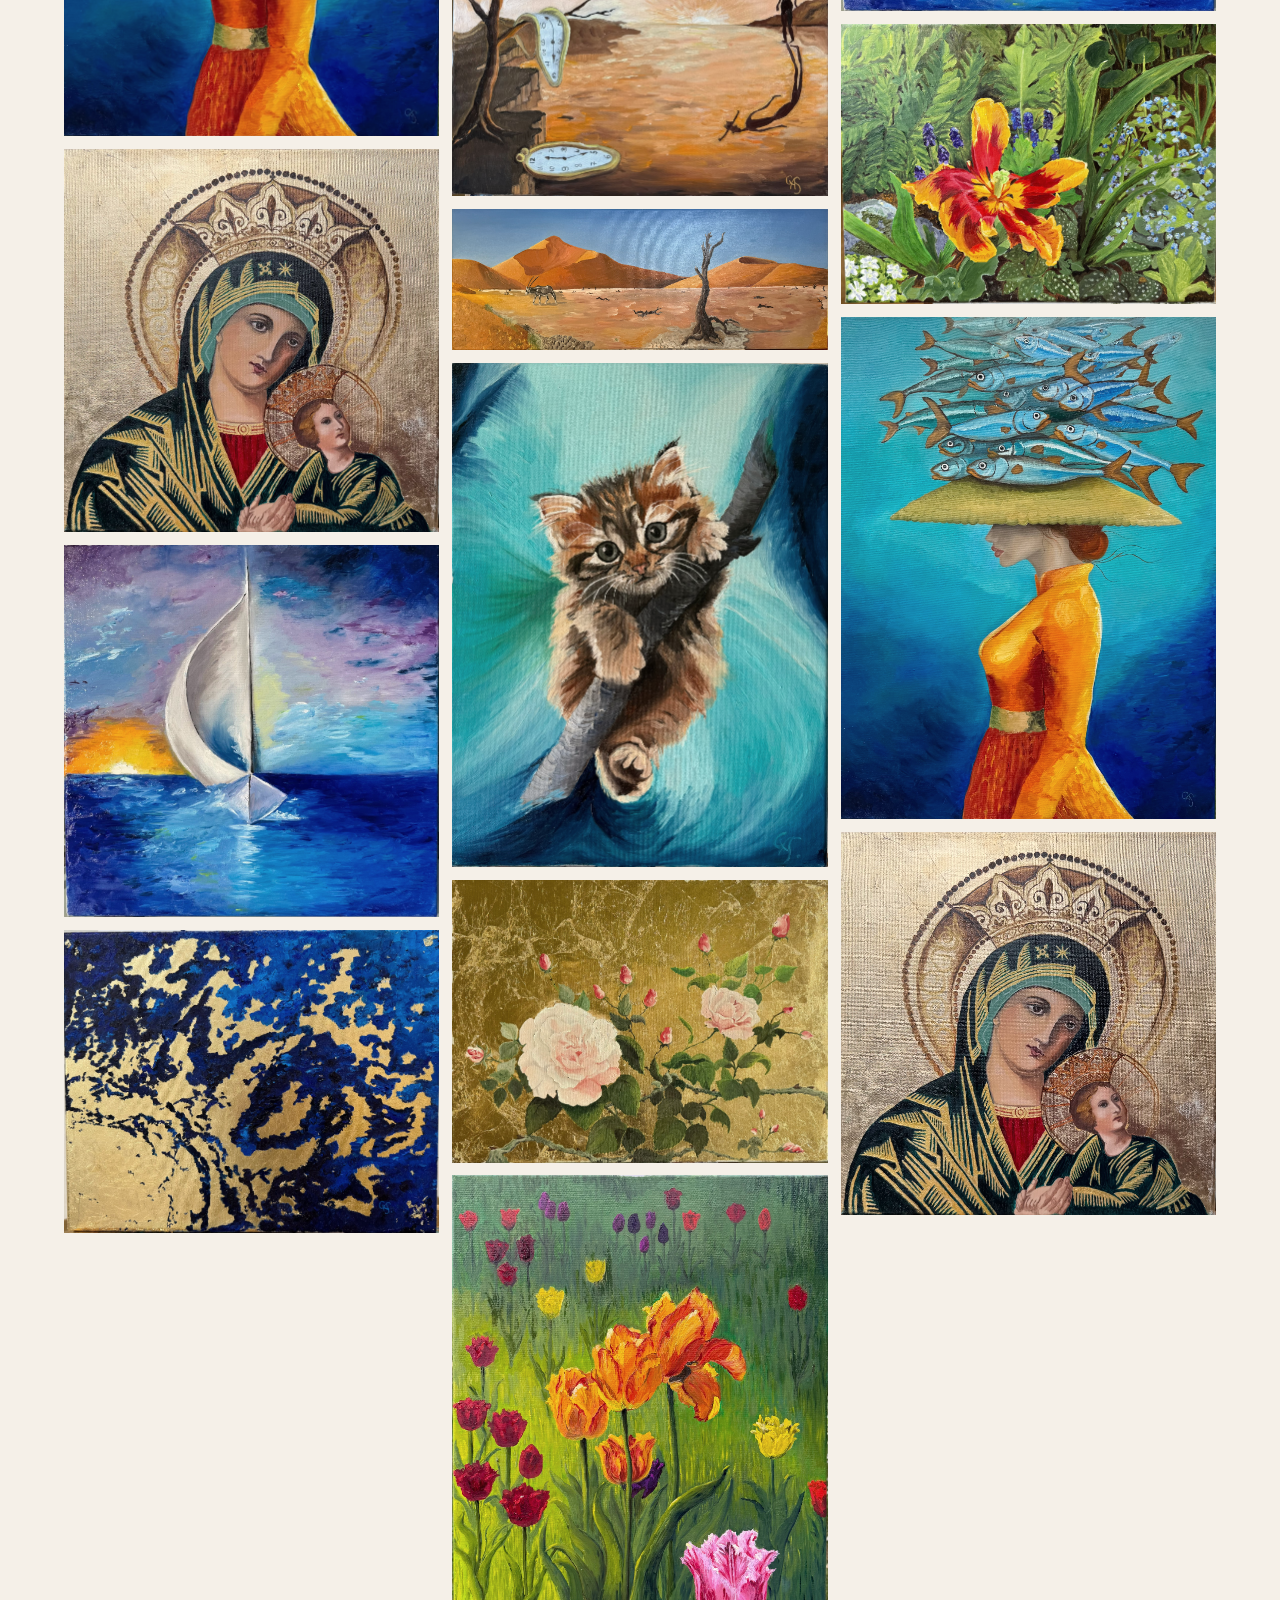
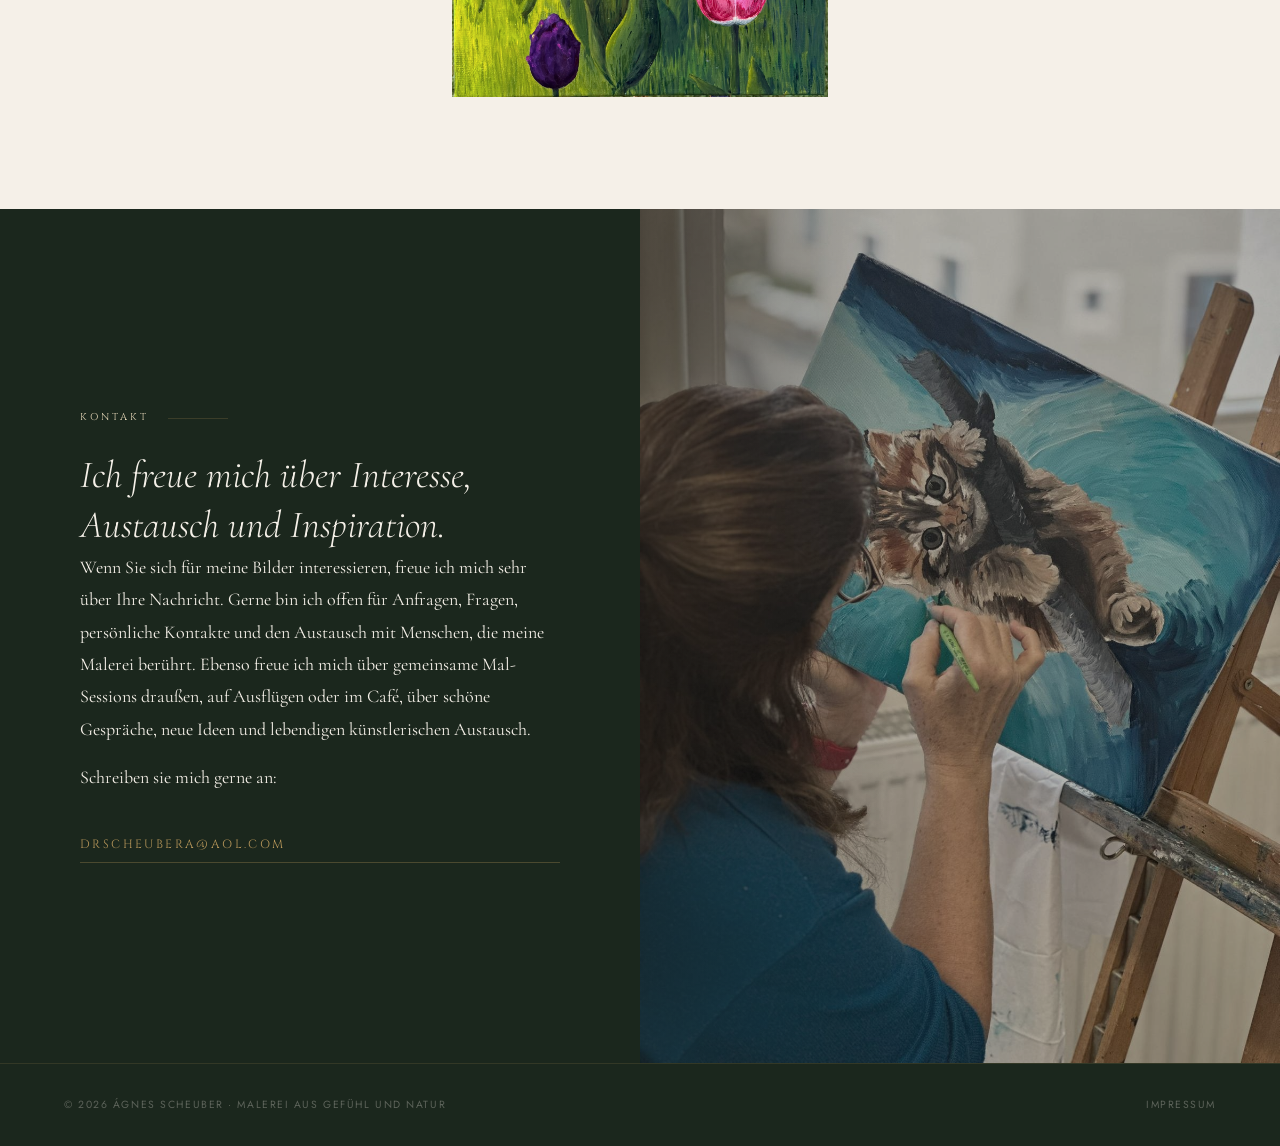
==== commit 1063e64c: "Reorder gallery category highlights" ====
--- a/claude-layout-test.html
+++ b/claude-layout-test.html
@@ -1350,39 +1350,43 @@
     <div class="tab-panel" id="tab-zeichnungen">
       <p style="font-style:italic;color:var(--brown);font-size:1rem;max-width:none;width:100%;margin-bottom:2.5rem;font-weight:300;">In meinen Zeichnungen beobachte ich Formen, Natur, Menschen und Stimmungen.</p>
       <div class="masonry">
-      <div class="masonry-item"><img src="Zeichnungen/IMG_4563.jpeg" alt="Skizze und Studie 1" data-title="Skizze und Studie 1" title="Skizze und Studie 1"></div>
-      <div class="masonry-item"><img src="Zeichnungen/IMG_5153.jpeg" alt="Skizze und Studie 2" data-title="Skizze und Studie 2" title="Skizze und Studie 2"></div>
-      <div class="masonry-item"><img src="Zeichnungen/IMG_5203.jpeg" alt="Skizze und Studie 3" data-title="Skizze und Studie 3" title="Skizze und Studie 3"></div>
-      <div class="masonry-item"><img src="Zeichnungen/IMG_5366.jpeg" alt="Skizze und Studie 4" data-title="Skizze und Studie 4" title="Skizze und Studie 4"></div>
-      <div class="masonry-item"><img src="Zeichnungen/IMG_5530.jpeg" alt="Skizze und Studie 5" data-title="Skizze und Studie 5" title="Skizze und Studie 5"></div>
-      <div class="masonry-item"><img src="Zeichnungen/IMG_5678.jpeg" alt="Skizze und Studie 6" data-title="Skizze und Studie 6" title="Skizze und Studie 6"></div>
-      <div class="masonry-item"><img src="Zeichnungen/IMG_5806.jpeg" alt="Skizze und Studie 7" data-title="Skizze und Studie 7" title="Skizze und Studie 7"></div>
-      <div class="masonry-item"><img src="Zeichnungen/IMG_6241.jpeg" alt="Skizze und Studie 8" data-title="Skizze und Studie 8" title="Skizze und Studie 8"></div>
-      <div class="masonry-item"><img src="Zeichnungen/IMG_7680.jpeg" alt="Skizze und Studie 9" data-title="Skizze und Studie 9" title="Skizze und Studie 9"></div>
-      <div class="masonry-item"><img src="Zeichnungen/WhatsApp Image 2026-06-28 at 14.20.49 (1).jpeg" alt="Skizze und Studie 10" data-title="Skizze und Studie 10" title="Skizze und Studie 10"></div>
-      <div class="masonry-item"><img src="Zeichnungen/WhatsApp Image 2026-06-28 at 14.20.49 (2).jpeg" alt="Skizze und Studie 11" data-title="Skizze und Studie 11" title="Skizze und Studie 11"></div>
-      <div class="masonry-item"><img src="Zeichnungen/WhatsApp Image 2026-06-28 at 14.20.49 (3).jpeg" alt="Skizze und Studie 12" data-title="Skizze und Studie 12" title="Skizze und Studie 12"></div>
-      <div class="masonry-item"><img src="Zeichnungen/WhatsApp Image 2026-06-28 at 14.20.49.jpeg" alt="Skizze und Studie 13" data-title="Skizze und Studie 13" title="Skizze und Studie 13"></div>
-      <div class="masonry-item"><img src="Zeichnungen/WhatsApp Image 2026-06-28 at 14.20.50.jpeg" alt="Skizze und Studie 14" data-title="Skizze und Studie 14" title="Skizze und Studie 14"></div>
-      <div class="masonry-item"><img src="Zeichnungen/WhatsApp Image 2026-06-28 at 14.20.51 (1).jpeg" alt="Skizze und Studie 15" data-title="Skizze und Studie 15" title="Skizze und Studie 15"></div>
-      <div class="masonry-item"><img src="Zeichnungen/WhatsApp Image 2026-06-28 at 14.20.51 (2).jpeg" alt="Skizze und Studie 16" data-title="Skizze und Studie 16" title="Skizze und Studie 16"></div>
-      <div class="masonry-item"><img src="Zeichnungen/WhatsApp Image 2026-06-28 at 14.20.51 (3).jpeg" alt="Skizze und Studie 17" data-title="Skizze und Studie 17" title="Skizze und Studie 17"></div>
-      <div class="masonry-item"><img src="Zeichnungen/WhatsApp Image 2026-06-28 at 14.20.51 (4).jpeg" alt="Skizze und Studie 18" data-title="Skizze und Studie 18" title="Skizze und Studie 18"></div>
-      <div class="masonry-item"><img src="Zeichnungen/WhatsApp Image 2026-06-28 at 14.20.51.jpeg" alt="Skizze und Studie 19" data-title="Skizze und Studie 19" title="Skizze und Studie 19"></div>
-      <div class="masonry-item"><img src="Zeichnungen/WhatsApp Image 2026-06-28 at 14.20.52 (1).jpeg" alt="Skizze und Studie 20" data-title="Skizze und Studie 20" title="Skizze und Studie 20"></div>
-      <div class="masonry-item"><img src="Zeichnungen/WhatsApp Image 2026-06-28 at 14.20.52 (2).jpeg" alt="Skizze und Studie 21" data-title="Skizze und Studie 21" title="Skizze und Studie 21"></div>
-      <div class="masonry-item"><img src="Zeichnungen/WhatsApp Image 2026-06-28 at 14.20.52.jpeg" alt="Skizze und Studie 22" data-title="Skizze und Studie 22" title="Skizze und Studie 22"></div>
-      <div class="masonry-item"><img src="Zeichnungen/WhatsApp Image 2026-06-28 at 14.20.53.jpeg" alt="Skizze und Studie 23" data-title="Skizze und Studie 23" title="Skizze und Studie 23"></div>
-      <div class="masonry-item"><img src="Zeichnungen/WhatsApp Image 2026-06-28 at 14.20.54 (1).jpeg" alt="Skizze und Studie 24" data-title="Skizze und Studie 24" title="Skizze und Studie 24"></div>
-      <div class="masonry-item"><img src="Zeichnungen/WhatsApp Image 2026-06-28 at 14.20.54 (2).jpeg" alt="Skizze und Studie 25" data-title="Skizze und Studie 25" title="Skizze und Studie 25"></div>
-      <div class="masonry-item"><img src="Zeichnungen/WhatsApp Image 2026-06-28 at 14.20.54.jpeg" alt="Skizze und Studie 26" data-title="Skizze und Studie 26" title="Skizze und Studie 26"></div>
-      <div class="masonry-item"><img src="Zeichnungen/WhatsApp Image 2026-06-28 at 14.20.55.jpeg" alt="Skizze und Studie 27" data-title="Skizze und Studie 27" title="Skizze und Studie 27"></div>
-      <div class="masonry-item"><img src="Zeichnungen/WhatsApp Image 2026-06-28 at 14.20.56 (1).jpeg" alt="Skizze und Studie 28" data-title="Skizze und Studie 28" title="Skizze und Studie 28"></div>
-      <div class="masonry-item"><img src="Zeichnungen/WhatsApp Image 2026-06-28 at 14.20.56 (2).jpeg" alt="Skizze und Studie 29" data-title="Skizze und Studie 29" title="Skizze und Studie 29"></div>
-      <div class="masonry-item"><img src="Zeichnungen/WhatsApp Image 2026-06-28 at 14.20.56.jpeg" alt="Skizze und Studie 30" data-title="Skizze und Studie 30" title="Skizze und Studie 30"></div>
-      <div class="masonry-item"><img src="Zeichnungen/WhatsApp Image 2026-06-28 at 14.20.57 (1).jpeg" alt="Skizze und Studie 31" data-title="Skizze und Studie 31" title="Skizze und Studie 31"></div>
-      <div class="masonry-item"><img src="Zeichnungen/WhatsApp Image 2026-06-28 at 14.20.57 (2).jpeg" alt="Skizze und Studie 32" data-title="Skizze und Studie 32" title="Skizze und Studie 32"></div>
-      <div class="masonry-item"><img src="Zeichnungen/WhatsApp Image 2026-06-28 at 14.20.57.jpeg" alt="Skizze und Studie 33" data-title="Skizze und Studie 33" title="Skizze und Studie 33"></div>
+            <div class="masonry-item"><img src="Zeichnungen/WhatsApp Image 2026-06-28 at 14.50.44 (1).jpeg" alt="Skizze und Studie 1" data-title="Skizze und Studie 1" title="Skizze und Studie 1"></div>
+      <div class="masonry-item"><img src="Zeichnungen/WhatsApp Image 2026-06-28 at 14.50.44.jpeg" alt="Skizze und Studie 2" data-title="Skizze und Studie 2" title="Skizze und Studie 2"></div>
+      <div class="masonry-item"><img src="Zeichnungen/WhatsApp Image 2026-06-28 at 14.50.45 (1).jpeg" alt="Skizze und Studie 3" data-title="Skizze und Studie 3" title="Skizze und Studie 3"></div>
+      <div class="masonry-item"><img src="Zeichnungen/WhatsApp Image 2026-06-28 at 14.50.45.jpeg" alt="Skizze und Studie 4" data-title="Skizze und Studie 4" title="Skizze und Studie 4"></div>
+      <div class="masonry-item"><img src="Zeichnungen/IMG_4563.jpeg" alt="Skizze und Studie 5" data-title="Skizze und Studie 5" title="Skizze und Studie 5"></div>
+      <div class="masonry-item"><img src="Zeichnungen/IMG_5153.jpeg" alt="Skizze und Studie 6" data-title="Skizze und Studie 6" title="Skizze und Studie 6"></div>
+      <div class="masonry-item"><img src="Zeichnungen/IMG_5203.jpeg" alt="Skizze und Studie 7" data-title="Skizze und Studie 7" title="Skizze und Studie 7"></div>
+      <div class="masonry-item"><img src="Zeichnungen/IMG_5366.jpeg" alt="Skizze und Studie 8" data-title="Skizze und Studie 8" title="Skizze und Studie 8"></div>
+      <div class="masonry-item"><img src="Zeichnungen/IMG_5530.jpeg" alt="Skizze und Studie 9" data-title="Skizze und Studie 9" title="Skizze und Studie 9"></div>
+      <div class="masonry-item"><img src="Zeichnungen/IMG_5678.jpeg" alt="Skizze und Studie 10" data-title="Skizze und Studie 10" title="Skizze und Studie 10"></div>
+      <div class="masonry-item"><img src="Zeichnungen/IMG_5806.jpeg" alt="Skizze und Studie 11" data-title="Skizze und Studie 11" title="Skizze und Studie 11"></div>
+      <div class="masonry-item"><img src="Zeichnungen/IMG_6241.jpeg" alt="Skizze und Studie 12" data-title="Skizze und Studie 12" title="Skizze und Studie 12"></div>
+      <div class="masonry-item"><img src="Zeichnungen/IMG_7680.jpeg" alt="Skizze und Studie 13" data-title="Skizze und Studie 13" title="Skizze und Studie 13"></div>
+      <div class="masonry-item"><img src="Zeichnungen/WhatsApp Image 2026-06-28 at 14.20.49 (1).jpeg" alt="Skizze und Studie 14" data-title="Skizze und Studie 14" title="Skizze und Studie 14"></div>
+      <div class="masonry-item"><img src="Zeichnungen/WhatsApp Image 2026-06-28 at 14.20.49 (2).jpeg" alt="Skizze und Studie 15" data-title="Skizze und Studie 15" title="Skizze und Studie 15"></div>
+      <div class="masonry-item"><img src="Zeichnungen/WhatsApp Image 2026-06-28 at 14.20.49 (3).jpeg" alt="Skizze und Studie 16" data-title="Skizze und Studie 16" title="Skizze und Studie 16"></div>
+      <div class="masonry-item"><img src="Zeichnungen/WhatsApp Image 2026-06-28 at 14.20.49.jpeg" alt="Skizze und Studie 17" data-title="Skizze und Studie 17" title="Skizze und Studie 17"></div>
+      <div class="masonry-item"><img src="Zeichnungen/WhatsApp Image 2026-06-28 at 14.20.50.jpeg" alt="Skizze und Studie 18" data-title="Skizze und Studie 18" title="Skizze und Studie 18"></div>
+      <div class="masonry-item"><img src="Zeichnungen/WhatsApp Image 2026-06-28 at 14.20.51 (1).jpeg" alt="Skizze und Studie 19" data-title="Skizze und Studie 19" title="Skizze und Studie 19"></div>
+      <div class="masonry-item"><img src="Zeichnungen/WhatsApp Image 2026-06-28 at 14.20.51 (2).jpeg" alt="Skizze und Studie 20" data-title="Skizze und Studie 20" title="Skizze und Studie 20"></div>
+      <div class="masonry-item"><img src="Zeichnungen/WhatsApp Image 2026-06-28 at 14.20.51 (3).jpeg" alt="Skizze und Studie 21" data-title="Skizze und Studie 21" title="Skizze und Studie 21"></div>
+      <div class="masonry-item"><img src="Zeichnungen/WhatsApp Image 2026-06-28 at 14.20.51 (4).jpeg" alt="Skizze und Studie 22" data-title="Skizze und Studie 22" title="Skizze und Studie 22"></div>
+      <div class="masonry-item"><img src="Zeichnungen/WhatsApp Image 2026-06-28 at 14.20.51.jpeg" alt="Skizze und Studie 23" data-title="Skizze und Studie 23" title="Skizze und Studie 23"></div>
+      <div class="masonry-item"><img src="Zeichnungen/WhatsApp Image 2026-06-28 at 14.20.52 (1).jpeg" alt="Skizze und Studie 24" data-title="Skizze und Studie 24" title="Skizze und Studie 24"></div>
+      <div class="masonry-item"><img src="Zeichnungen/WhatsApp Image 2026-06-28 at 14.20.52 (2).jpeg" alt="Skizze und Studie 25" data-title="Skizze und Studie 25" title="Skizze und Studie 25"></div>
+      <div class="masonry-item"><img src="Zeichnungen/WhatsApp Image 2026-06-28 at 14.20.52.jpeg" alt="Skizze und Studie 26" data-title="Skizze und Studie 26" title="Skizze und Studie 26"></div>
+      <div class="masonry-item"><img src="Zeichnungen/WhatsApp Image 2026-06-28 at 14.20.53.jpeg" alt="Skizze und Studie 27" data-title="Skizze und Studie 27" title="Skizze und Studie 27"></div>
+      <div class="masonry-item"><img src="Zeichnungen/WhatsApp Image 2026-06-28 at 14.20.54 (1).jpeg" alt="Skizze und Studie 28" data-title="Skizze und Studie 28" title="Skizze und Studie 28"></div>
+      <div class="masonry-item"><img src="Zeichnungen/WhatsApp Image 2026-06-28 at 14.20.54 (2).jpeg" alt="Skizze und Studie 29" data-title="Skizze und Studie 29" title="Skizze und Studie 29"></div>
+      <div class="masonry-item"><img src="Zeichnungen/WhatsApp Image 2026-06-28 at 14.20.54.jpeg" alt="Skizze und Studie 30" data-title="Skizze und Studie 30" title="Skizze und Studie 30"></div>
+      <div class="masonry-item"><img src="Zeichnungen/WhatsApp Image 2026-06-28 at 14.20.55.jpeg" alt="Skizze und Studie 31" data-title="Skizze und Studie 31" title="Skizze und Studie 31"></div>
+      <div class="masonry-item"><img src="Zeichnungen/WhatsApp Image 2026-06-28 at 14.20.56 (1).jpeg" alt="Skizze und Studie 32" data-title="Skizze und Studie 32" title="Skizze und Studie 32"></div>
+      <div class="masonry-item"><img src="Zeichnungen/WhatsApp Image 2026-06-28 at 14.20.56 (2).jpeg" alt="Skizze und Studie 33" data-title="Skizze und Studie 33" title="Skizze und Studie 33"></div>
+      <div class="masonry-item"><img src="Zeichnungen/WhatsApp Image 2026-06-28 at 14.20.56.jpeg" alt="Skizze und Studie 34" data-title="Skizze und Studie 34" title="Skizze und Studie 34"></div>
+      <div class="masonry-item"><img src="Zeichnungen/WhatsApp Image 2026-06-28 at 14.20.57 (1).jpeg" alt="Skizze und Studie 35" data-title="Skizze und Studie 35" title="Skizze und Studie 35"></div>
+      <div class="masonry-item"><img src="Zeichnungen/WhatsApp Image 2026-06-28 at 14.20.57 (2).jpeg" alt="Skizze und Studie 36" data-title="Skizze und Studie 36" title="Skizze und Studie 36"></div>
+      <div class="masonry-item"><img src="Zeichnungen/WhatsApp Image 2026-06-28 at 14.20.57.jpeg" alt="Skizze und Studie 37" data-title="Skizze und Studie 37" title="Skizze und Studie 37"></div>
     </div>
     </div>
 
@@ -1390,16 +1394,19 @@
     <div class="tab-panel active" id="tab-natur">
       <p style="font-style:italic;color:var(--brown);font-size:1rem;max-width:55ch;margin-bottom:2.5rem;font-weight:300;">Meine Ölgemälde tragen Ruhe, Tiefe und natürliche Farbklänge in sich.</p>
       <div class="masonry masonry-3">
-      <div class="masonry-item"><img src="Ölgemälde/IMG_1769.jpeg" alt="Ölgemälde 1" data-title="Ölgemälde 1" title="Ölgemälde 1"></div>
-      <div class="masonry-item"><img src="Ölgemälde/IMG_3368.jpeg" alt="Ölgemälde 2" data-title="Ölgemälde 2" title="Ölgemälde 2"></div>
-      <div class="masonry-item"><img src="Ölgemälde/IMG_3709.jpeg" alt="Ölgemälde 3" data-title="Ölgemälde 3" title="Ölgemälde 3"></div>
-      <div class="masonry-item"><img src="Ölgemälde/IMG_3881.jpeg" alt="Ölgemälde 4" data-title="Ölgemälde 4" title="Ölgemälde 4"></div>
-      <div class="masonry-item"><img src="Ölgemälde/IMG_6016.jpeg" alt="Ölgemälde 5" data-title="Ölgemälde 5" title="Ölgemälde 5"></div>
-      <div class="masonry-item"><img src="Ölgemälde/IMG_6257.jpeg" alt="Ölgemälde 6" data-title="Ölgemälde 6" title="Ölgemälde 6"></div>
-      <div class="masonry-item"><img src="Ölgemälde/IMG_6882.jpeg" alt="Ölgemälde 7" data-title="Ölgemälde 7" title="Ölgemälde 7"></div>
-      <div class="masonry-item"><img src="Ölgemälde/IMG_7468.jpeg" alt="Ölgemälde 8" data-title="Ölgemälde 8" title="Ölgemälde 8"></div>
-      <div class="masonry-item"><img src="Ölgemälde/IMG_7502.jpeg" alt="Ölgemälde 9" data-title="Ölgemälde 9" title="Ölgemälde 9"></div>
-      <div class="masonry-item"><img src="Ölgemälde/IMG_8084.jpeg" alt="Ölgemälde 10" data-title="Ölgemälde 10" title="Ölgemälde 10"></div>
+            <div class="masonry-item"><img src="Ölgemälde/WhatsApp Image 2026-06-28 at 14.32.12 (1).jpeg" alt="Ölgemälde 1" data-title="Ölgemälde 1" title="Ölgemälde 1"></div>
+      <div class="masonry-item"><img src="Ölgemälde/WhatsApp Image 2026-06-28 at 14.32.12 (2).jpeg" alt="Ölgemälde 2" data-title="Ölgemälde 2" title="Ölgemälde 2"></div>
+      <div class="masonry-item"><img src="Ölgemälde/WhatsApp Image 2026-06-28 at 14.32.12.jpeg" alt="Ölgemälde 3" data-title="Ölgemälde 3" title="Ölgemälde 3"></div>
+      <div class="masonry-item"><img src="Ölgemälde/IMG_1769.jpeg" alt="Ölgemälde 4" data-title="Ölgemälde 4" title="Ölgemälde 4"></div>
+      <div class="masonry-item"><img src="Ölgemälde/IMG_3368.jpeg" alt="Ölgemälde 5" data-title="Ölgemälde 5" title="Ölgemälde 5"></div>
+      <div class="masonry-item"><img src="Ölgemälde/IMG_3709.jpeg" alt="Ölgemälde 6" data-title="Ölgemälde 6" title="Ölgemälde 6"></div>
+      <div class="masonry-item"><img src="Ölgemälde/IMG_3881.jpeg" alt="Ölgemälde 7" data-title="Ölgemälde 7" title="Ölgemälde 7"></div>
+      <div class="masonry-item"><img src="Ölgemälde/IMG_6016.jpeg" alt="Ölgemälde 8" data-title="Ölgemälde 8" title="Ölgemälde 8"></div>
+      <div class="masonry-item"><img src="Ölgemälde/IMG_6257.jpeg" alt="Ölgemälde 9" data-title="Ölgemälde 9" title="Ölgemälde 9"></div>
+      <div class="masonry-item"><img src="Ölgemälde/IMG_6882.jpeg" alt="Ölgemälde 10" data-title="Ölgemälde 10" title="Ölgemälde 10"></div>
+      <div class="masonry-item"><img src="Ölgemälde/IMG_7468.jpeg" alt="Ölgemälde 11" data-title="Ölgemälde 11" title="Ölgemälde 11"></div>
+      <div class="masonry-item"><img src="Ölgemälde/IMG_7502.jpeg" alt="Ölgemälde 12" data-title="Ölgemälde 12" title="Ölgemälde 12"></div>
+      <div class="masonry-item"><img src="Ölgemälde/IMG_8084.jpeg" alt="Ölgemälde 13" data-title="Ölgemälde 13" title="Ölgemälde 13"></div>
     </div>
     </div>
 
@@ -1407,31 +1414,34 @@
     <div class="tab-panel" id="tab-reisen">
       <p style="font-style:italic;color:var(--brown);font-size:1rem;max-width:55ch;margin-bottom:2.5rem;font-weight:300;">Im Urban Sketching halte ich Orte, Atmosphäre und besondere Momente spontan fest.</p>
       <div class="masonry masonry-3">
-          <div class="masonry-item"><img src="Sketching/Urban Sketching/IMG_2713.jpeg" alt="Urban Sketching 1" data-title="Urban Sketching 1" title="Urban Sketching 1"></div>
-          <div class="masonry-item"><img src="Sketching/Urban Sketching/IMG_2716.jpeg" alt="Urban Sketching 2" data-title="Urban Sketching 2" title="Urban Sketching 2"></div>
-          <div class="masonry-item"><img src="Sketching/Urban Sketching/IMG_3945.jpeg" alt="Urban Sketching 3" data-title="Urban Sketching 3" title="Urban Sketching 3"></div>
-          <div class="masonry-item"><img src="Sketching/Urban Sketching/IMG_4883.jpeg" alt="Urban Sketching 4" data-title="Urban Sketching 4" title="Urban Sketching 4"></div>
-          <div class="masonry-item"><img src="Sketching/Urban Sketching/IMG_4885.jpeg" alt="Urban Sketching 5" data-title="Urban Sketching 5" title="Urban Sketching 5"></div>
-          <div class="masonry-item"><img src="Sketching/Urban Sketching/IMG_5004.jpeg" alt="Urban Sketching 6" data-title="Urban Sketching 6" title="Urban Sketching 6"></div>
-          <div class="masonry-item"><img src="Sketching/Urban Sketching/IMG_5005.jpeg" alt="Urban Sketching 7" data-title="Urban Sketching 7" title="Urban Sketching 7"></div>
-          <div class="masonry-item"><img src="Sketching/Urban Sketching/IMG_5007.jpeg" alt="Urban Sketching 8" data-title="Urban Sketching 8" title="Urban Sketching 8"></div>
-          <div class="masonry-item"><img src="Sketching/Urban Sketching/IMG_5333.jpeg" alt="Urban Sketching 9" data-title="Urban Sketching 9" title="Urban Sketching 9"></div>
-          <div class="masonry-item"><img src="Sketching/Urban Sketching/IMG_5803.jpeg" alt="Urban Sketching 10" data-title="Urban Sketching 10" title="Urban Sketching 10"></div>
-          <div class="masonry-item"><img src="Sketching/Urban Sketching/IMG_5822.jpeg" alt="Urban Sketching 11" data-title="Urban Sketching 11" title="Urban Sketching 11"></div>
-          <div class="masonry-item"><img src="Sketching/Urban Sketching/IMG_5914.jpeg" alt="Urban Sketching 12" data-title="Urban Sketching 12" title="Urban Sketching 12"></div>
-          <div class="masonry-item"><img src="Sketching/Urban Sketching/IMG_5915.jpeg" alt="Urban Sketching 13" data-title="Urban Sketching 13" title="Urban Sketching 13"></div>
-          <div class="masonry-item"><img src="Sketching/Urban Sketching/IMG_6240.jpeg" alt="Urban Sketching 14" data-title="Urban Sketching 14" title="Urban Sketching 14"></div>
-          <div class="masonry-item"><img src="Sketching/Urban Sketching/IMG_6360.jpeg" alt="Urban Sketching 15" data-title="Urban Sketching 15" title="Urban Sketching 15"></div>
-          <div class="masonry-item"><img src="Sketching/Urban Sketching/IMG_6381.jpeg" alt="Urban Sketching 16" data-title="Urban Sketching 16" title="Urban Sketching 16"></div>
-          <div class="masonry-item"><img src="Sketching/Urban Sketching/IMG_6508.jpeg" alt="Urban Sketching 17" data-title="Urban Sketching 17" title="Urban Sketching 17"></div>
-          <div class="masonry-item"><img src="Sketching/Urban Sketching/IMG_6512.jpeg" alt="Urban Sketching 18" data-title="Urban Sketching 18" title="Urban Sketching 18"></div>
-          <div class="masonry-item"><img src="Sketching/Urban Sketching/IMG_6726.jpeg" alt="Urban Sketching 19" data-title="Urban Sketching 19" title="Urban Sketching 19"></div>
-          <div class="masonry-item"><img src="Sketching/Urban Sketching/IMG_6820.jpeg" alt="Urban Sketching 20" data-title="Urban Sketching 20" title="Urban Sketching 20"></div>
-          <div class="masonry-item"><img src="Sketching/Urban Sketching/IMG_6821.jpeg" alt="Urban Sketching 21" data-title="Urban Sketching 21" title="Urban Sketching 21"></div>
-          <div class="masonry-item"><img src="Sketching/Urban Sketching/IMG_7126.jpeg" alt="Urban Sketching 22" data-title="Urban Sketching 22" title="Urban Sketching 22"></div>
-          <div class="masonry-item"><img src="Sketching/Urban Sketching/IMG_7283.jpeg" alt="Urban Sketching 23" data-title="Urban Sketching 23" title="Urban Sketching 23"></div>
-          <div class="masonry-item"><img src="Sketching/Urban Sketching/IMG_7289.jpeg" alt="Urban Sketching 24" data-title="Urban Sketching 24" title="Urban Sketching 24"></div>
-          <div class="masonry-item"><img src="Sketching/Urban Sketching/IMG_7292.jpeg" alt="Urban Sketching 25" data-title="Urban Sketching 25" title="Urban Sketching 25"></div>
+                    <div class="masonry-item"><img src="Sketching/Urban Sketching/sd.jpeg" alt="Urban Sketching 1" data-title="Urban Sketching 1" title="Urban Sketching 1"></div>
+          <div class="masonry-item"><img src="Sketching/Urban Sketching/sdf.jpeg" alt="Urban Sketching 2" data-title="Urban Sketching 2" title="Urban Sketching 2"></div>
+          <div class="masonry-item"><img src="Sketching/Urban Sketching/WhatsApp Image 2026-06-28 at 14.25.45.jpeg" alt="Urban Sketching 3" data-title="Urban Sketching 3" title="Urban Sketching 3"></div>
+          <div class="masonry-item"><img src="Sketching/Urban Sketching/IMG_2713.jpeg" alt="Urban Sketching 4" data-title="Urban Sketching 4" title="Urban Sketching 4"></div>
+          <div class="masonry-item"><img src="Sketching/Urban Sketching/IMG_2716.jpeg" alt="Urban Sketching 5" data-title="Urban Sketching 5" title="Urban Sketching 5"></div>
+          <div class="masonry-item"><img src="Sketching/Urban Sketching/IMG_3945.jpeg" alt="Urban Sketching 6" data-title="Urban Sketching 6" title="Urban Sketching 6"></div>
+          <div class="masonry-item"><img src="Sketching/Urban Sketching/IMG_4883.jpeg" alt="Urban Sketching 7" data-title="Urban Sketching 7" title="Urban Sketching 7"></div>
+          <div class="masonry-item"><img src="Sketching/Urban Sketching/IMG_4885.jpeg" alt="Urban Sketching 8" data-title="Urban Sketching 8" title="Urban Sketching 8"></div>
+          <div class="masonry-item"><img src="Sketching/Urban Sketching/IMG_5004.jpeg" alt="Urban Sketching 9" data-title="Urban Sketching 9" title="Urban Sketching 9"></div>
+          <div class="masonry-item"><img src="Sketching/Urban Sketching/IMG_5005.jpeg" alt="Urban Sketching 10" data-title="Urban Sketching 10" title="Urban Sketching 10"></div>
+          <div class="masonry-item"><img src="Sketching/Urban Sketching/IMG_5007.jpeg" alt="Urban Sketching 11" data-title="Urban Sketching 11" title="Urban Sketching 11"></div>
+          <div class="masonry-item"><img src="Sketching/Urban Sketching/IMG_5333.jpeg" alt="Urban Sketching 12" data-title="Urban Sketching 12" title="Urban Sketching 12"></div>
+          <div class="masonry-item"><img src="Sketching/Urban Sketching/IMG_5803.jpeg" alt="Urban Sketching 13" data-title="Urban Sketching 13" title="Urban Sketching 13"></div>
+          <div class="masonry-item"><img src="Sketching/Urban Sketching/IMG_5822.jpeg" alt="Urban Sketching 14" data-title="Urban Sketching 14" title="Urban Sketching 14"></div>
+          <div class="masonry-item"><img src="Sketching/Urban Sketching/IMG_5914.jpeg" alt="Urban Sketching 15" data-title="Urban Sketching 15" title="Urban Sketching 15"></div>
+          <div class="masonry-item"><img src="Sketching/Urban Sketching/IMG_5915.jpeg" alt="Urban Sketching 16" data-title="Urban Sketching 16" title="Urban Sketching 16"></div>
+          <div class="masonry-item"><img src="Sketching/Urban Sketching/IMG_6240.jpeg" alt="Urban Sketching 17" data-title="Urban Sketching 17" title="Urban Sketching 17"></div>
+          <div class="masonry-item"><img src="Sketching/Urban Sketching/IMG_6360.jpeg" alt="Urban Sketching 18" data-title="Urban Sketching 18" title="Urban Sketching 18"></div>
+          <div class="masonry-item"><img src="Sketching/Urban Sketching/IMG_6381.jpeg" alt="Urban Sketching 19" data-title="Urban Sketching 19" title="Urban Sketching 19"></div>
+          <div class="masonry-item"><img src="Sketching/Urban Sketching/IMG_6508.jpeg" alt="Urban Sketching 20" data-title="Urban Sketching 20" title="Urban Sketching 20"></div>
+          <div class="masonry-item"><img src="Sketching/Urban Sketching/IMG_6512.jpeg" alt="Urban Sketching 21" data-title="Urban Sketching 21" title="Urban Sketching 21"></div>
+          <div class="masonry-item"><img src="Sketching/Urban Sketching/IMG_6726.jpeg" alt="Urban Sketching 22" data-title="Urban Sketching 22" title="Urban Sketching 22"></div>
+          <div class="masonry-item"><img src="Sketching/Urban Sketching/IMG_6820.jpeg" alt="Urban Sketching 23" data-title="Urban Sketching 23" title="Urban Sketching 23"></div>
+          <div class="masonry-item"><img src="Sketching/Urban Sketching/IMG_6821.jpeg" alt="Urban Sketching 24" data-title="Urban Sketching 24" title="Urban Sketching 24"></div>
+          <div class="masonry-item"><img src="Sketching/Urban Sketching/IMG_7126.jpeg" alt="Urban Sketching 25" data-title="Urban Sketching 25" title="Urban Sketching 25"></div>
+          <div class="masonry-item"><img src="Sketching/Urban Sketching/IMG_7283.jpeg" alt="Urban Sketching 26" data-title="Urban Sketching 26" title="Urban Sketching 26"></div>
+          <div class="masonry-item"><img src="Sketching/Urban Sketching/IMG_7289.jpeg" alt="Urban Sketching 27" data-title="Urban Sketching 27" title="Urban Sketching 27"></div>
+          <div class="masonry-item"><img src="Sketching/Urban Sketching/IMG_7292.jpeg" alt="Urban Sketching 28" data-title="Urban Sketching 28" title="Urban Sketching 28"></div>
       </div>
     </div>
 
@@ -1439,36 +1449,44 @@
     <div class="tab-panel" id="tab-traum">
       <p style="font-style:italic;color:var(--brown);font-size:1rem;max-width:55ch;margin-bottom:2.5rem;font-weight:300;">In Acryl und Aquarell darf Farbe frei fließen und neue Stimmungen entstehen lassen.</p>
       <div class="masonry masonry-3">
-      <div class="masonry-item"><img src="Acryl & Aquarell/IMG_2098.jpeg" alt="Acryl & Aquarell 1" data-title="Acryl & Aquarell 1" title="Acryl & Aquarell 1"></div>
-      <div class="masonry-item"><img src="Acryl & Aquarell/IMG_2368.jpeg" alt="Acryl & Aquarell 2" data-title="Acryl & Aquarell 2" title="Acryl & Aquarell 2"></div>
-      <div class="masonry-item"><img src="Acryl & Aquarell/IMG_2560.jpeg" alt="Acryl & Aquarell 3" data-title="Acryl & Aquarell 3" title="Acryl & Aquarell 3"></div>
-      <div class="masonry-item"><img src="Acryl & Aquarell/IMG_2562.jpeg" alt="Acryl & Aquarell 4" data-title="Acryl & Aquarell 4" title="Acryl & Aquarell 4"></div>
-      <div class="masonry-item"><img src="Acryl & Aquarell/IMG_2563.jpeg" alt="Acryl & Aquarell 5" data-title="Acryl & Aquarell 5" title="Acryl & Aquarell 5"></div>
-      <div class="masonry-item"><img src="Acryl & Aquarell/IMG_2890.jpeg" alt="Acryl & Aquarell 6" data-title="Acryl & Aquarell 6" title="Acryl & Aquarell 6"></div>
-      <div class="masonry-item"><img src="Acryl & Aquarell/IMG_3073.jpeg" alt="Acryl & Aquarell 7" data-title="Acryl & Aquarell 7" title="Acryl & Aquarell 7"></div>
-      <div class="masonry-item"><img src="Acryl & Aquarell/IMG_3368.jpeg" alt="Acryl & Aquarell 8" data-title="Acryl & Aquarell 8" title="Acryl & Aquarell 8"></div>
-      <div class="masonry-item"><img src="Acryl & Aquarell/IMG_3451.jpeg" alt="Acryl & Aquarell 9" data-title="Acryl & Aquarell 9" title="Acryl & Aquarell 9"></div>
-      <div class="masonry-item"><img src="Acryl & Aquarell/IMG_3588.jpeg" alt="Acryl & Aquarell 10" data-title="Acryl & Aquarell 10" title="Acryl & Aquarell 10"></div>
-      <div class="masonry-item"><img src="Acryl & Aquarell/IMG_4536.jpeg" alt="Acryl & Aquarell 11" data-title="Acryl & Aquarell 11" title="Acryl & Aquarell 11"></div>
-      <div class="masonry-item"><img src="Acryl & Aquarell/IMG_4541.jpeg" alt="Acryl & Aquarell 12" data-title="Acryl & Aquarell 12" title="Acryl & Aquarell 12"></div>
-      <div class="masonry-item"><img src="Acryl & Aquarell/IMG_4542.jpeg" alt="Acryl & Aquarell 13" data-title="Acryl & Aquarell 13" title="Acryl & Aquarell 13"></div>
-      <div class="masonry-item"><img src="Acryl & Aquarell/IMG_4583.jpeg" alt="Acryl & Aquarell 14" data-title="Acryl & Aquarell 14" title="Acryl & Aquarell 14"></div>
-      <div class="masonry-item"><img src="Acryl & Aquarell/IMG_5677.jpeg" alt="Acryl & Aquarell 15" data-title="Acryl & Aquarell 15" title="Acryl & Aquarell 15"></div>
-      <div class="masonry-item"><img src="Acryl & Aquarell/IMG_5679.jpeg" alt="Acryl & Aquarell 16" data-title="Acryl & Aquarell 16" title="Acryl & Aquarell 16"></div>
-      <div class="masonry-item"><img src="Acryl & Aquarell/IMG_5927.jpeg" alt="Acryl & Aquarell 17" data-title="Acryl & Aquarell 17" title="Acryl & Aquarell 17"></div>
-      <div class="masonry-item"><img src="Acryl & Aquarell/IMG_5928.jpeg" alt="Acryl & Aquarell 18" data-title="Acryl & Aquarell 18" title="Acryl & Aquarell 18"></div>
-      <div class="masonry-item"><img src="Acryl & Aquarell/IMG_6173.jpeg" alt="Acryl & Aquarell 19" data-title="Acryl & Aquarell 19" title="Acryl & Aquarell 19"></div>
-      <div class="masonry-item"><img src="Acryl & Aquarell/IMG_6316.jpeg" alt="Acryl & Aquarell 20" data-title="Acryl & Aquarell 20" title="Acryl & Aquarell 20"></div>
-      <div class="masonry-item"><img src="Acryl & Aquarell/IMG_6334.jpeg" alt="Acryl & Aquarell 21" data-title="Acryl & Aquarell 21" title="Acryl & Aquarell 21"></div>
-      <div class="masonry-item"><img src="Acryl & Aquarell/IMG_6611.jpeg" alt="Acryl & Aquarell 22" data-title="Acryl & Aquarell 22" title="Acryl & Aquarell 22"></div>
-      <div class="masonry-item"><img src="Acryl & Aquarell/IMG_6626.jpeg" alt="Acryl & Aquarell 23" data-title="Acryl & Aquarell 23" title="Acryl & Aquarell 23"></div>
-      <div class="masonry-item"><img src="Acryl & Aquarell/IMG_6789.jpeg" alt="Acryl & Aquarell 24" data-title="Acryl & Aquarell 24" title="Acryl & Aquarell 24"></div>
-      <div class="masonry-item"><img src="Acryl & Aquarell/IMG_6790.jpeg" alt="Acryl & Aquarell 25" data-title="Acryl & Aquarell 25" title="Acryl & Aquarell 25"></div>
-      <div class="masonry-item"><img src="Acryl & Aquarell/IMG_7663.jpeg" alt="Acryl & Aquarell 26" data-title="Acryl & Aquarell 26" title="Acryl & Aquarell 26"></div>
-      <div class="masonry-item"><img src="Acryl & Aquarell/IMG_7929.jpeg" alt="Acryl & Aquarell 27" data-title="Acryl & Aquarell 27" title="Acryl & Aquarell 27"></div>
-      <div class="masonry-item"><img src="Acryl & Aquarell/IMG_7948.jpeg" alt="Acryl & Aquarell 28" data-title="Acryl & Aquarell 28" title="Acryl & Aquarell 28"></div>
-      <div class="masonry-item"><img src="Acryl & Aquarell/IMG_9549.jpeg" alt="Acryl & Aquarell 29" data-title="Acryl & Aquarell 29" title="Acryl & Aquarell 29"></div>
-      <div class="masonry-item"><img src="Acryl & Aquarell/WhatsApp Image 2026-06-28 at 13.56.19.jpeg" alt="Acryl & Aquarell 30" data-title="Acryl & Aquarell 30" title="Acryl & Aquarell 30"></div>
+            <div class="masonry-item"><img src="Acryl & Aquarell/WhatsApp Image 2026-06-28 at 14.46.41 (1).jpeg" alt="Acryl & Aquarell 1" data-title="Acryl & Aquarell 1" title="Acryl & Aquarell 1"></div>
+      <div class="masonry-item"><img src="Acryl & Aquarell/WhatsApp Image 2026-06-28 at 14.46.41 (2).jpeg" alt="Acryl & Aquarell 2" data-title="Acryl & Aquarell 2" title="Acryl & Aquarell 2"></div>
+      <div class="masonry-item"><img src="Acryl & Aquarell/WhatsApp Image 2026-06-28 at 14.46.41 (3).jpeg" alt="Acryl & Aquarell 3" data-title="Acryl & Aquarell 3" title="Acryl & Aquarell 3"></div>
+      <div class="masonry-item"><img src="Acryl & Aquarell/WhatsApp Image 2026-06-28 at 14.46.41 (4).jpeg" alt="Acryl & Aquarell 4" data-title="Acryl & Aquarell 4" title="Acryl & Aquarell 4"></div>
+      <div class="masonry-item"><img src="Acryl & Aquarell/WhatsApp Image 2026-06-28 at 14.46.41.jpeg" alt="Acryl & Aquarell 5" data-title="Acryl & Aquarell 5" title="Acryl & Aquarell 5"></div>
+      <div class="masonry-item"><img src="Acryl & Aquarell/WhatsApp Image 2026-06-28 at 14.46.42.jpeg" alt="Acryl & Aquarell 6" data-title="Acryl & Aquarell 6" title="Acryl & Aquarell 6"></div>
+      <div class="masonry-item"><img src="Acryl & Aquarell/IMG_2098.jpeg" alt="Acryl & Aquarell 7" data-title="Acryl & Aquarell 7" title="Acryl & Aquarell 7"></div>
+      <div class="masonry-item"><img src="Acryl & Aquarell/IMG_2368.jpeg" alt="Acryl & Aquarell 8" data-title="Acryl & Aquarell 8" title="Acryl & Aquarell 8"></div>
+      <div class="masonry-item"><img src="Acryl & Aquarell/IMG_2515.jpeg" alt="Acryl & Aquarell 9" data-title="Acryl & Aquarell 9" title="Acryl & Aquarell 9"></div>
+      <div class="masonry-item"><img src="Acryl & Aquarell/IMG_2560.jpeg" alt="Acryl & Aquarell 10" data-title="Acryl & Aquarell 10" title="Acryl & Aquarell 10"></div>
+      <div class="masonry-item"><img src="Acryl & Aquarell/IMG_2562.jpeg" alt="Acryl & Aquarell 11" data-title="Acryl & Aquarell 11" title="Acryl & Aquarell 11"></div>
+      <div class="masonry-item"><img src="Acryl & Aquarell/IMG_2563.jpeg" alt="Acryl & Aquarell 12" data-title="Acryl & Aquarell 12" title="Acryl & Aquarell 12"></div>
+      <div class="masonry-item"><img src="Acryl & Aquarell/IMG_2890.jpeg" alt="Acryl & Aquarell 13" data-title="Acryl & Aquarell 13" title="Acryl & Aquarell 13"></div>
+      <div class="masonry-item"><img src="Acryl & Aquarell/IMG_3073.jpeg" alt="Acryl & Aquarell 14" data-title="Acryl & Aquarell 14" title="Acryl & Aquarell 14"></div>
+      <div class="masonry-item"><img src="Acryl & Aquarell/IMG_3368.jpeg" alt="Acryl & Aquarell 15" data-title="Acryl & Aquarell 15" title="Acryl & Aquarell 15"></div>
+      <div class="masonry-item"><img src="Acryl & Aquarell/IMG_3451.jpeg" alt="Acryl & Aquarell 16" data-title="Acryl & Aquarell 16" title="Acryl & Aquarell 16"></div>
+      <div class="masonry-item"><img src="Acryl & Aquarell/IMG_3588.jpeg" alt="Acryl & Aquarell 17" data-title="Acryl & Aquarell 17" title="Acryl & Aquarell 17"></div>
+      <div class="masonry-item"><img src="Acryl & Aquarell/IMG_4536.jpeg" alt="Acryl & Aquarell 18" data-title="Acryl & Aquarell 18" title="Acryl & Aquarell 18"></div>
+      <div class="masonry-item"><img src="Acryl & Aquarell/IMG_4541.jpeg" alt="Acryl & Aquarell 19" data-title="Acryl & Aquarell 19" title="Acryl & Aquarell 19"></div>
+      <div class="masonry-item"><img src="Acryl & Aquarell/IMG_4542.jpeg" alt="Acryl & Aquarell 20" data-title="Acryl & Aquarell 20" title="Acryl & Aquarell 20"></div>
+      <div class="masonry-item"><img src="Acryl & Aquarell/IMG_4583.jpeg" alt="Acryl & Aquarell 21" data-title="Acryl & Aquarell 21" title="Acryl & Aquarell 21"></div>
+      <div class="masonry-item"><img src="Acryl & Aquarell/IMG_5677.jpeg" alt="Acryl & Aquarell 22" data-title="Acryl & Aquarell 22" title="Acryl & Aquarell 22"></div>
+      <div class="masonry-item"><img src="Acryl & Aquarell/IMG_5679.jpeg" alt="Acryl & Aquarell 23" data-title="Acryl & Aquarell 23" title="Acryl & Aquarell 23"></div>
+      <div class="masonry-item"><img src="Acryl & Aquarell/IMG_5927.jpeg" alt="Acryl & Aquarell 24" data-title="Acryl & Aquarell 24" title="Acryl & Aquarell 24"></div>
+      <div class="masonry-item"><img src="Acryl & Aquarell/IMG_5928.jpeg" alt="Acryl & Aquarell 25" data-title="Acryl & Aquarell 25" title="Acryl & Aquarell 25"></div>
+      <div class="masonry-item"><img src="Acryl & Aquarell/IMG_6173.jpeg" alt="Acryl & Aquarell 26" data-title="Acryl & Aquarell 26" title="Acryl & Aquarell 26"></div>
+      <div class="masonry-item"><img src="Acryl & Aquarell/IMG_6216.jpeg" alt="Acryl & Aquarell 27" data-title="Acryl & Aquarell 27" title="Acryl & Aquarell 27"></div>
+      <div class="masonry-item"><img src="Acryl & Aquarell/IMG_6316.jpeg" alt="Acryl & Aquarell 28" data-title="Acryl & Aquarell 28" title="Acryl & Aquarell 28"></div>
+      <div class="masonry-item"><img src="Acryl & Aquarell/IMG_6334.jpeg" alt="Acryl & Aquarell 29" data-title="Acryl & Aquarell 29" title="Acryl & Aquarell 29"></div>
+      <div class="masonry-item"><img src="Acryl & Aquarell/IMG_6611.jpeg" alt="Acryl & Aquarell 30" data-title="Acryl & Aquarell 30" title="Acryl & Aquarell 30"></div>
+      <div class="masonry-item"><img src="Acryl & Aquarell/IMG_6626.jpeg" alt="Acryl & Aquarell 31" data-title="Acryl & Aquarell 31" title="Acryl & Aquarell 31"></div>
+      <div class="masonry-item"><img src="Acryl & Aquarell/IMG_6789.jpeg" alt="Acryl & Aquarell 32" data-title="Acryl & Aquarell 32" title="Acryl & Aquarell 32"></div>
+      <div class="masonry-item"><img src="Acryl & Aquarell/IMG_6790.jpeg" alt="Acryl & Aquarell 33" data-title="Acryl & Aquarell 33" title="Acryl & Aquarell 33"></div>
+      <div class="masonry-item"><img src="Acryl & Aquarell/IMG_7663.jpeg" alt="Acryl & Aquarell 34" data-title="Acryl & Aquarell 34" title="Acryl & Aquarell 34"></div>
+      <div class="masonry-item"><img src="Acryl & Aquarell/IMG_7929.jpeg" alt="Acryl & Aquarell 35" data-title="Acryl & Aquarell 35" title="Acryl & Aquarell 35"></div>
+      <div class="masonry-item"><img src="Acryl & Aquarell/IMG_7948.jpeg" alt="Acryl & Aquarell 36" data-title="Acryl & Aquarell 36" title="Acryl & Aquarell 36"></div>
+      <div class="masonry-item"><img src="Acryl & Aquarell/IMG_9549.jpeg" alt="Acryl & Aquarell 37" data-title="Acryl & Aquarell 37" title="Acryl & Aquarell 37"></div>
+      <div class="masonry-item"><img src="Acryl & Aquarell/WhatsApp Image 2026-06-28 at 13.56.19.jpeg" alt="Acryl & Aquarell 38" data-title="Acryl & Aquarell 38" title="Acryl & Aquarell 38"></div>
     </div>
     </div>
   </div>
@@ -1659,3 +1677,5 @@
 
 
 
+
+
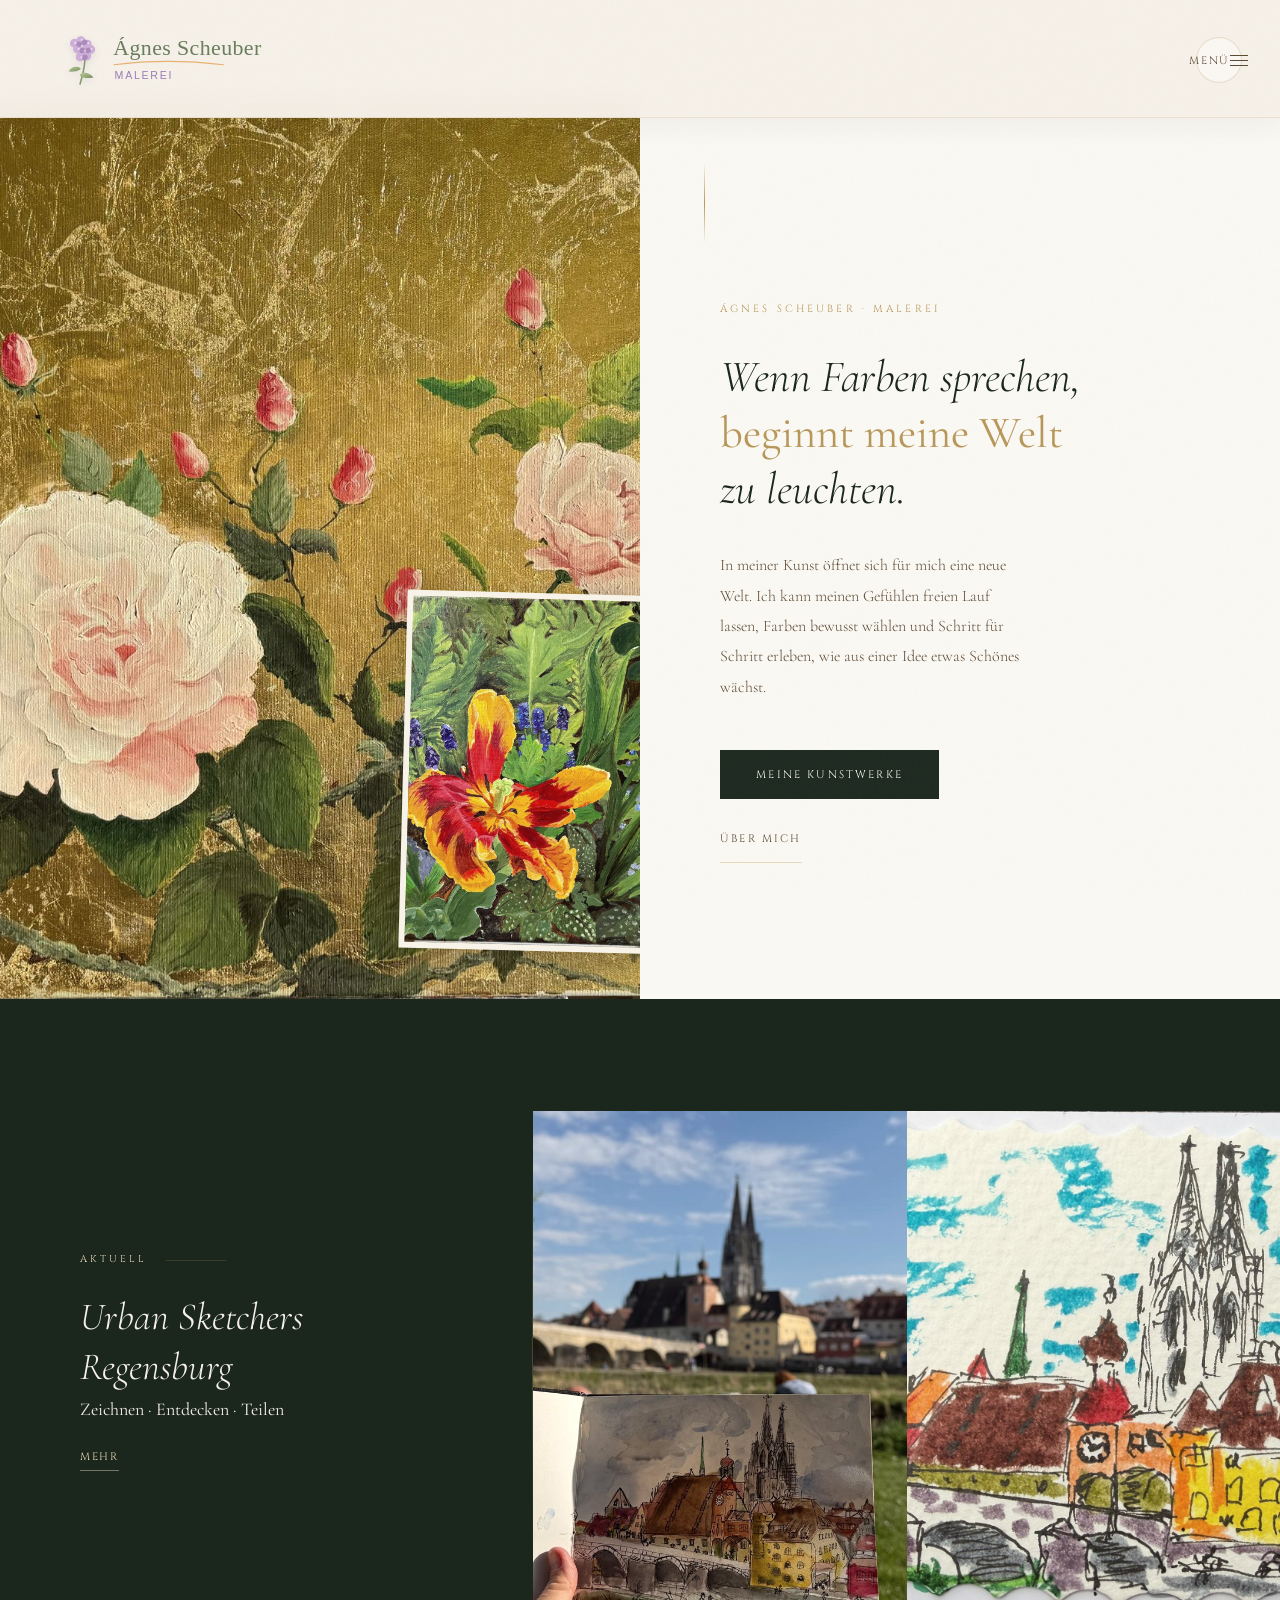
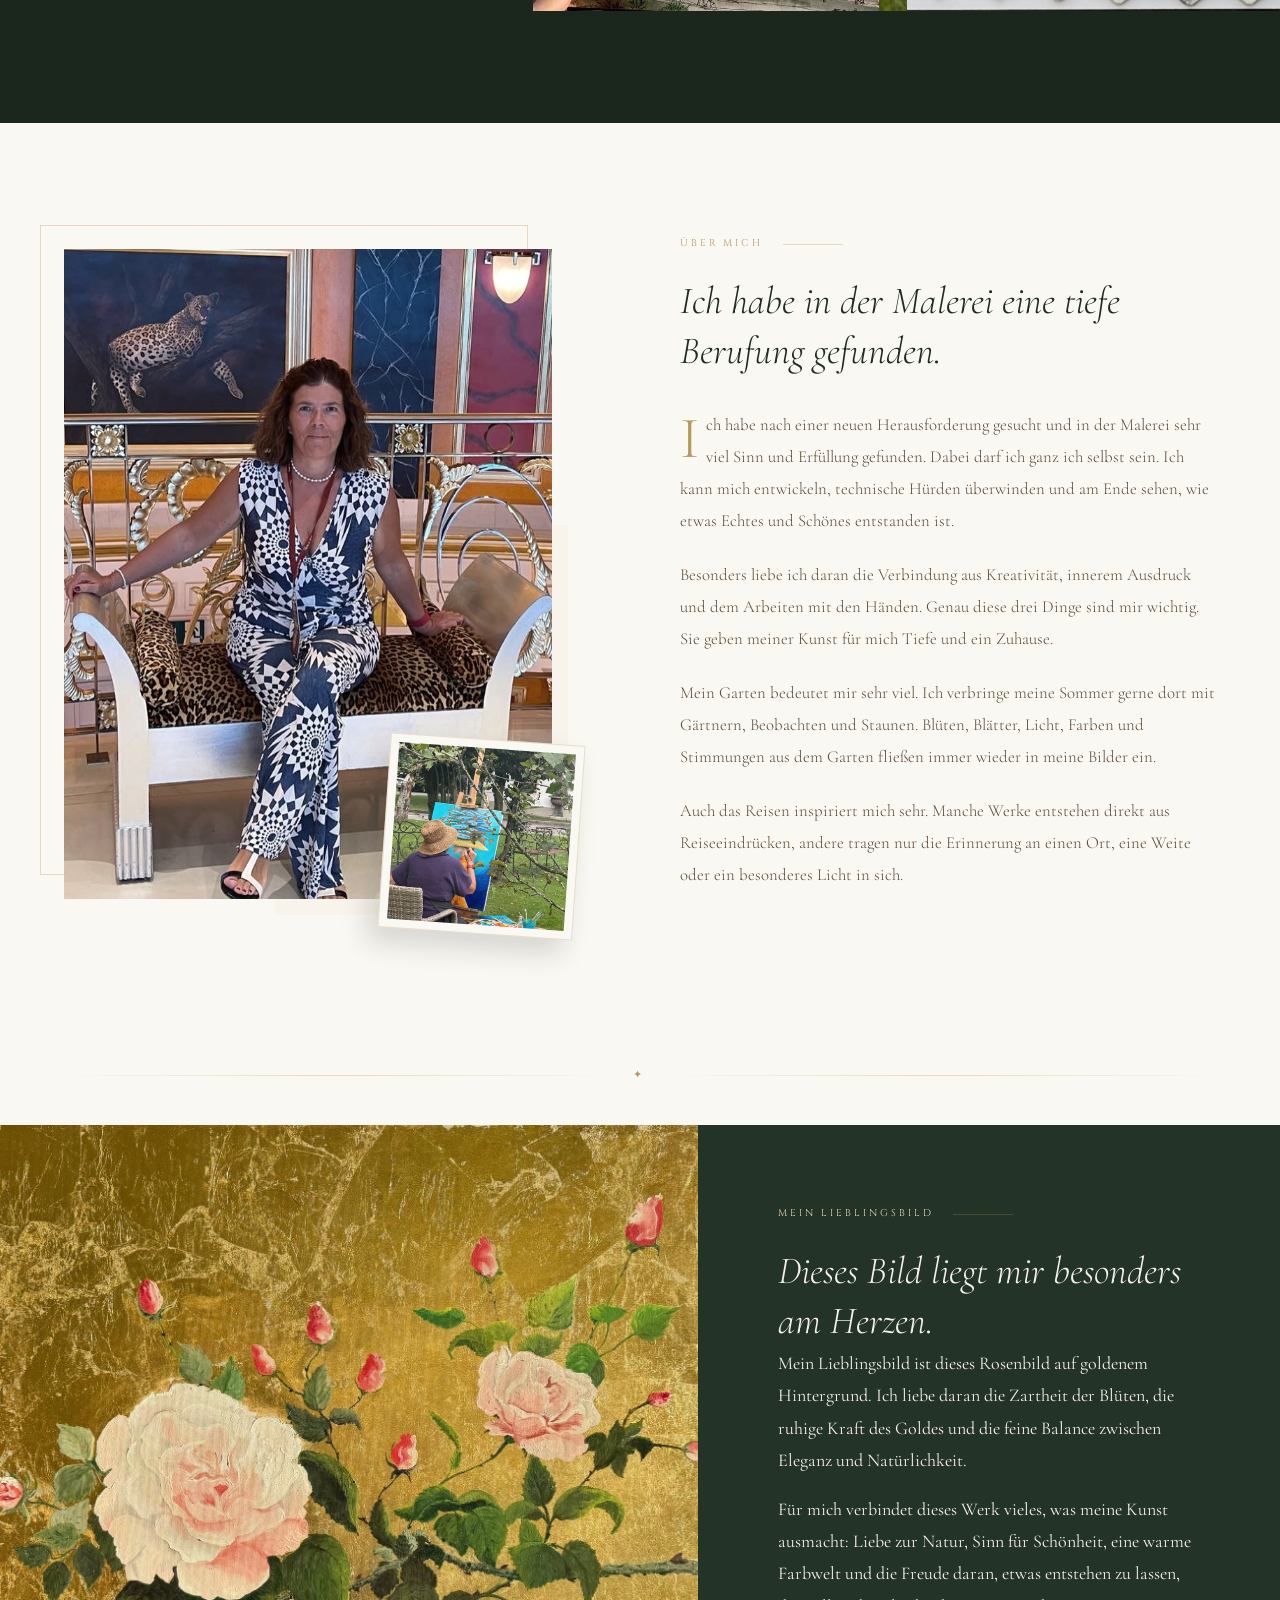
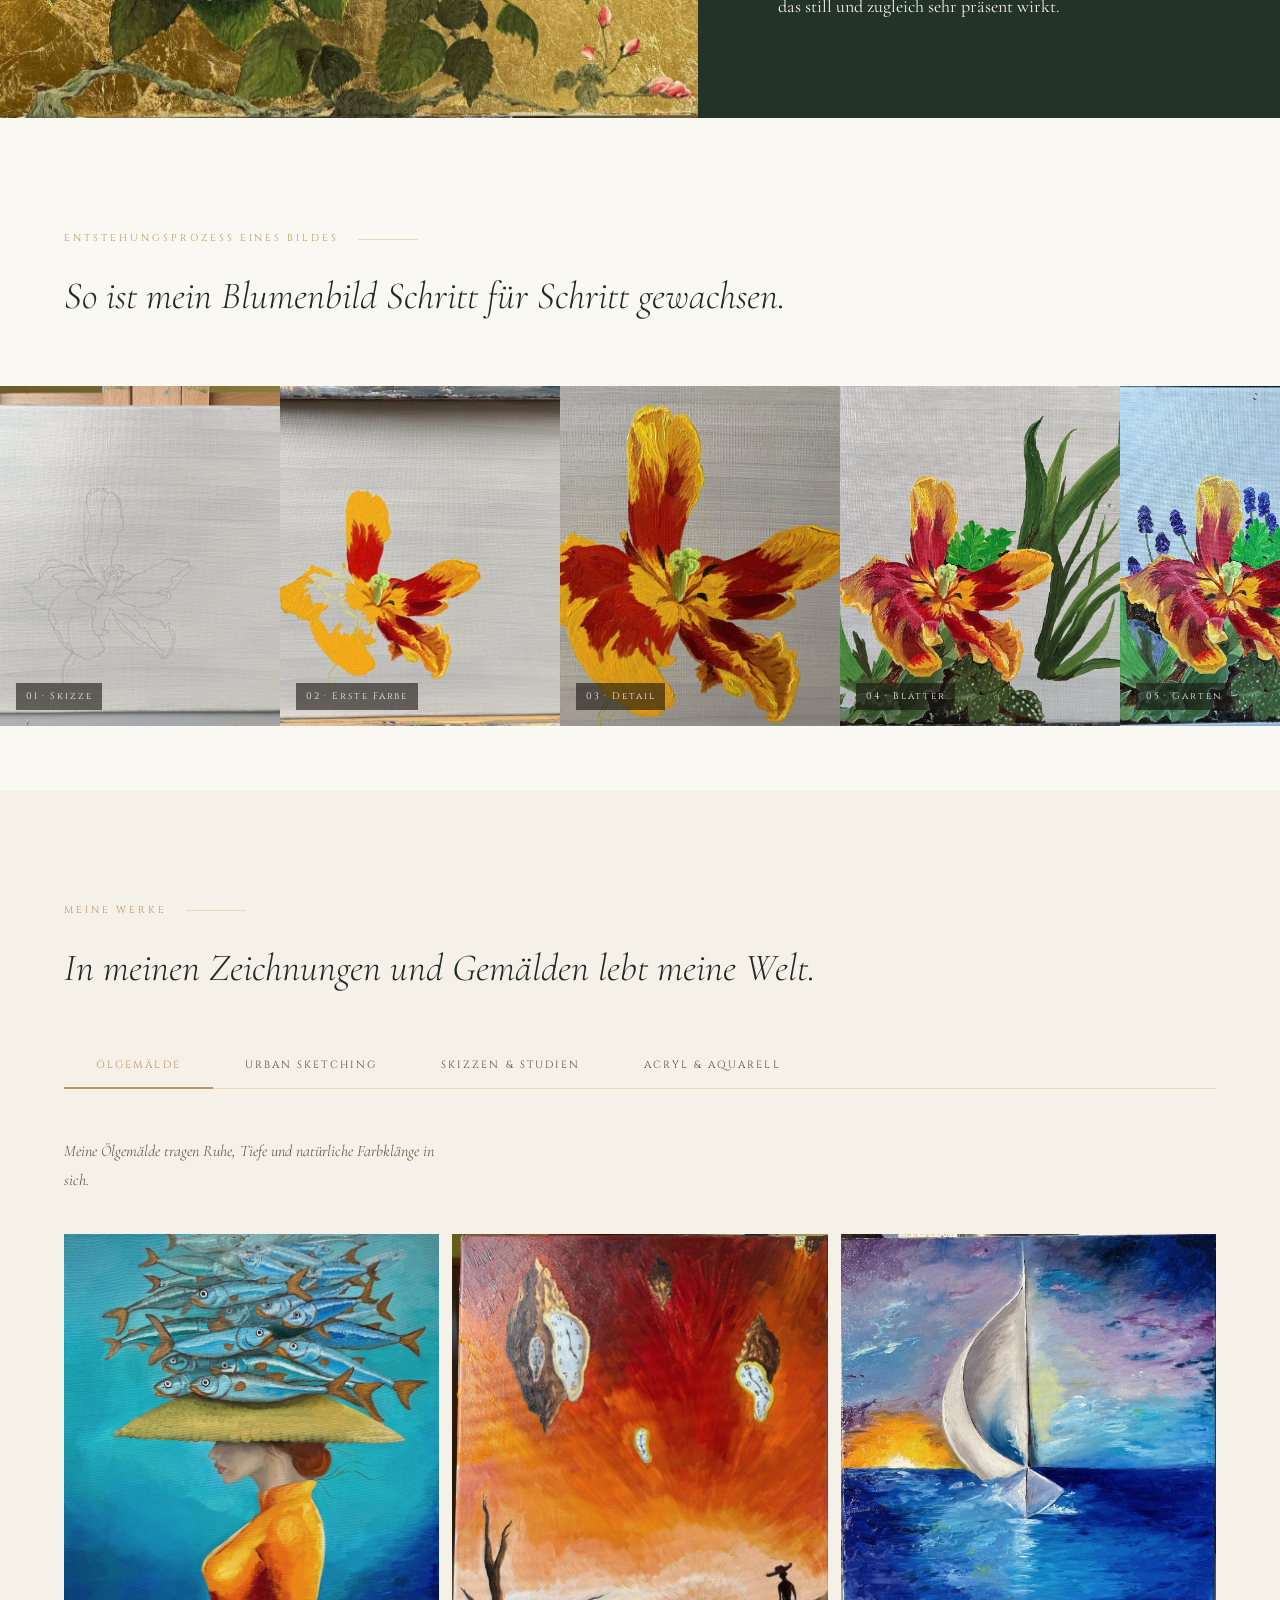
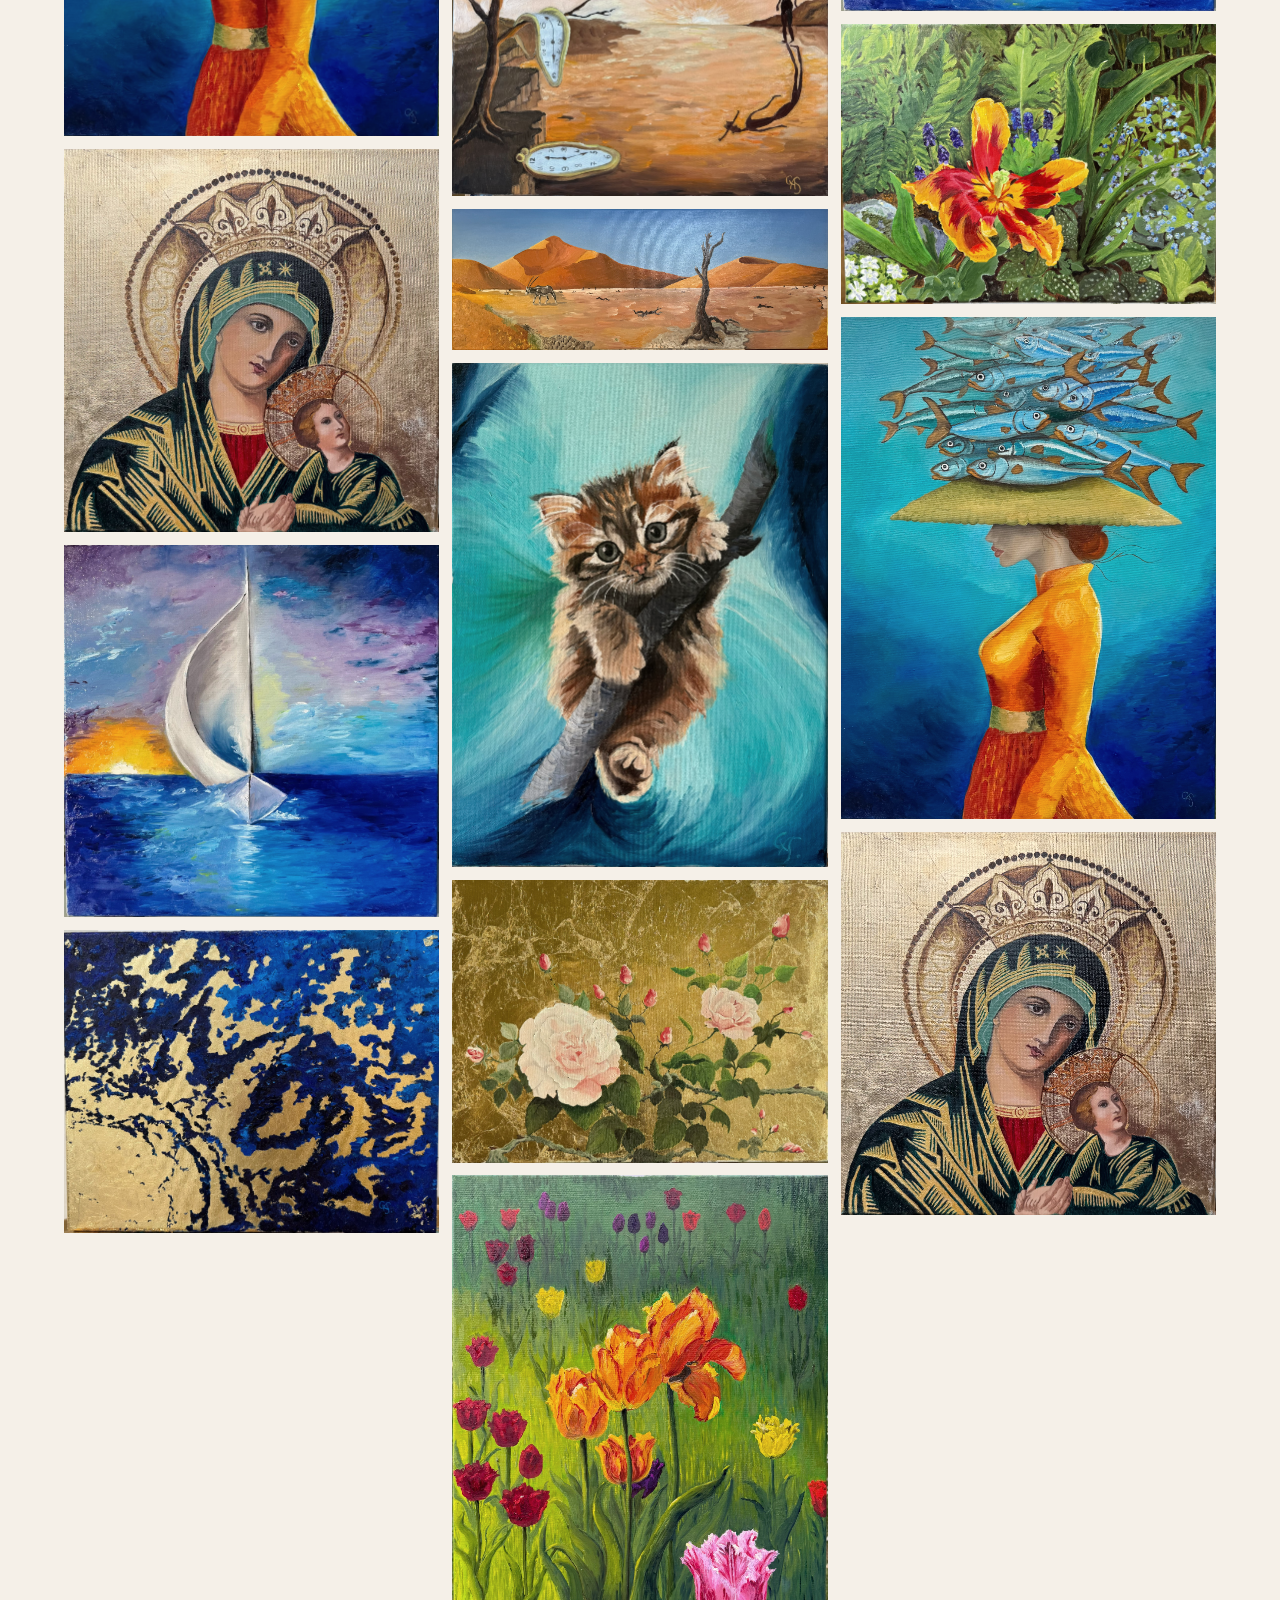
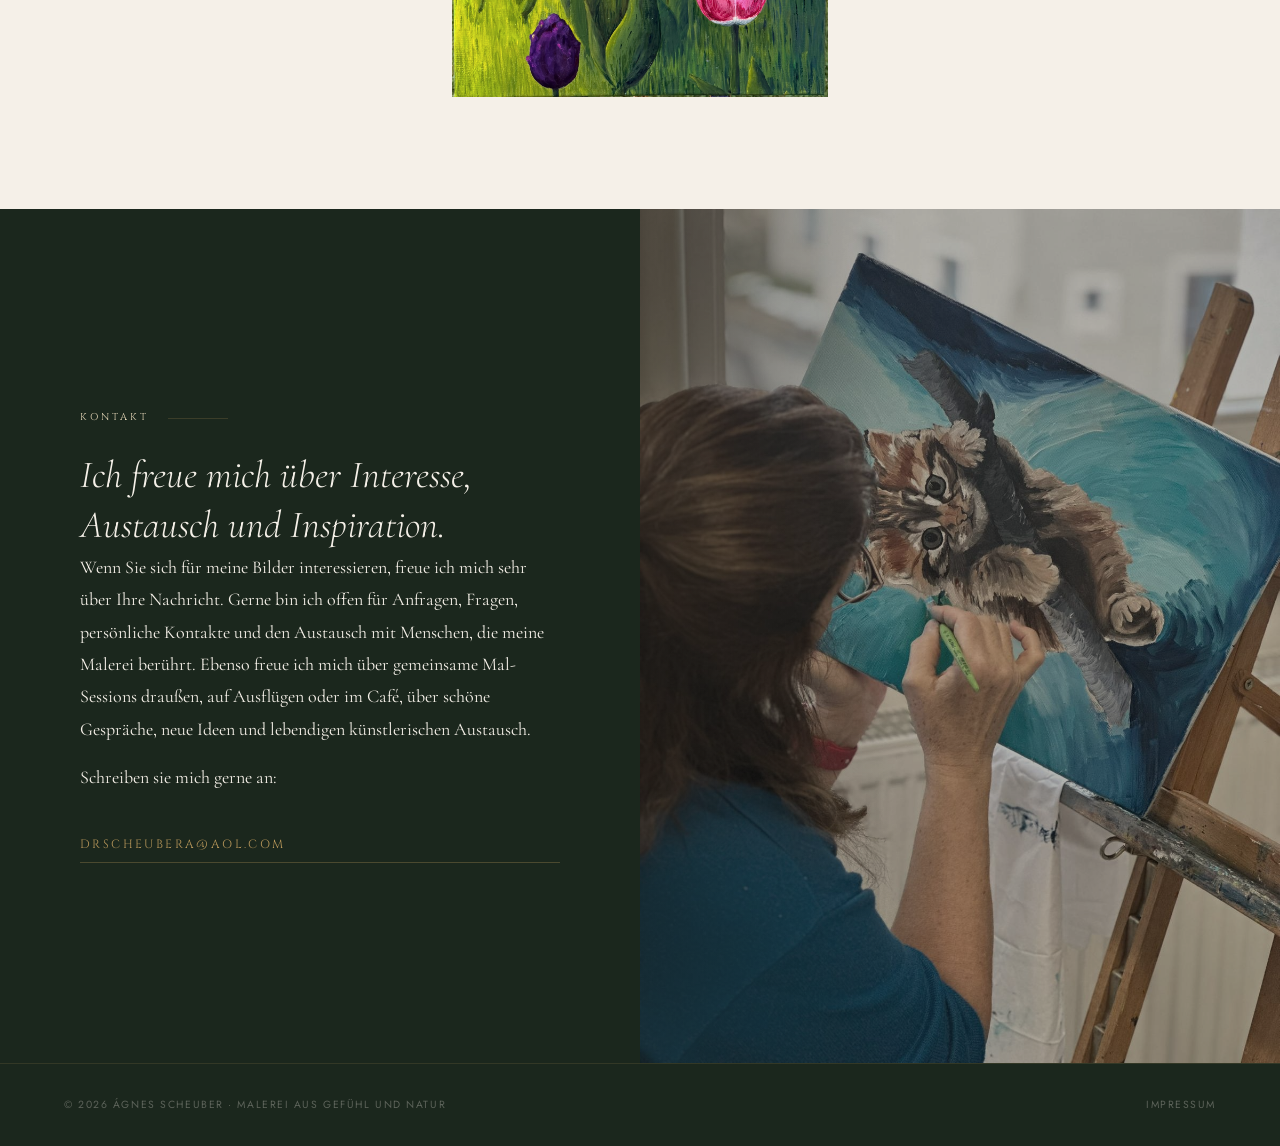
==== commit 92eaec7e: "Rename drawings tab to ampersand label" ====
--- a/claude-layout-test.html
+++ b/claude-layout-test.html
@@ -1343,7 +1343,7 @@
     <div class="gallery-tabs">
       <button class="tab-btn active" data-tab="natur">Ölgemälde</button>
       <button class="tab-btn" data-tab="reisen">Urban Sketching</button>
-      <button class="tab-btn" data-tab="zeichnungen">Skizzen und Studien</button>
+      <button class="tab-btn" data-tab="zeichnungen">Skizzen & Studien</button>
       <button class="tab-btn" data-tab="traum">Acryl &amp; Aquarell</button>
     </div>
     <!-- ZEICHNUNGEN -->
@@ -1679,3 +1679,4 @@
 
 
 
+
